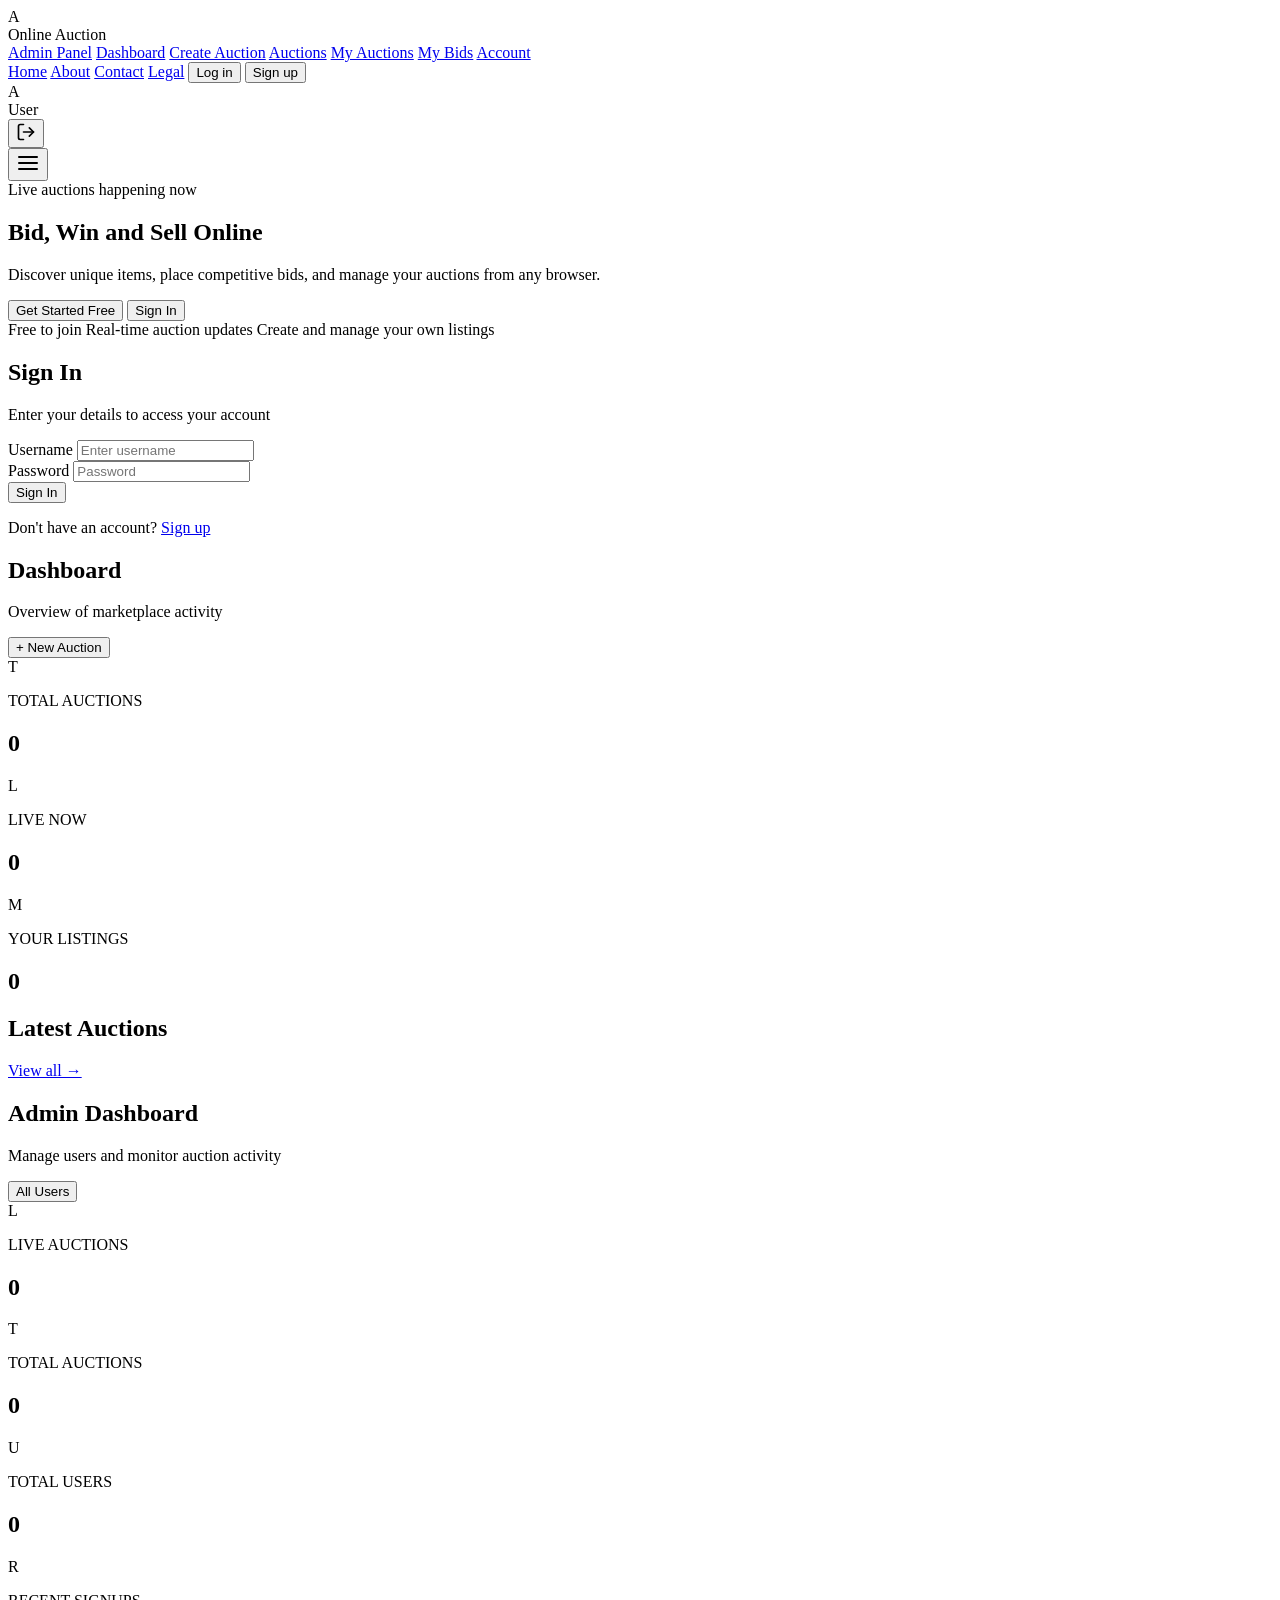
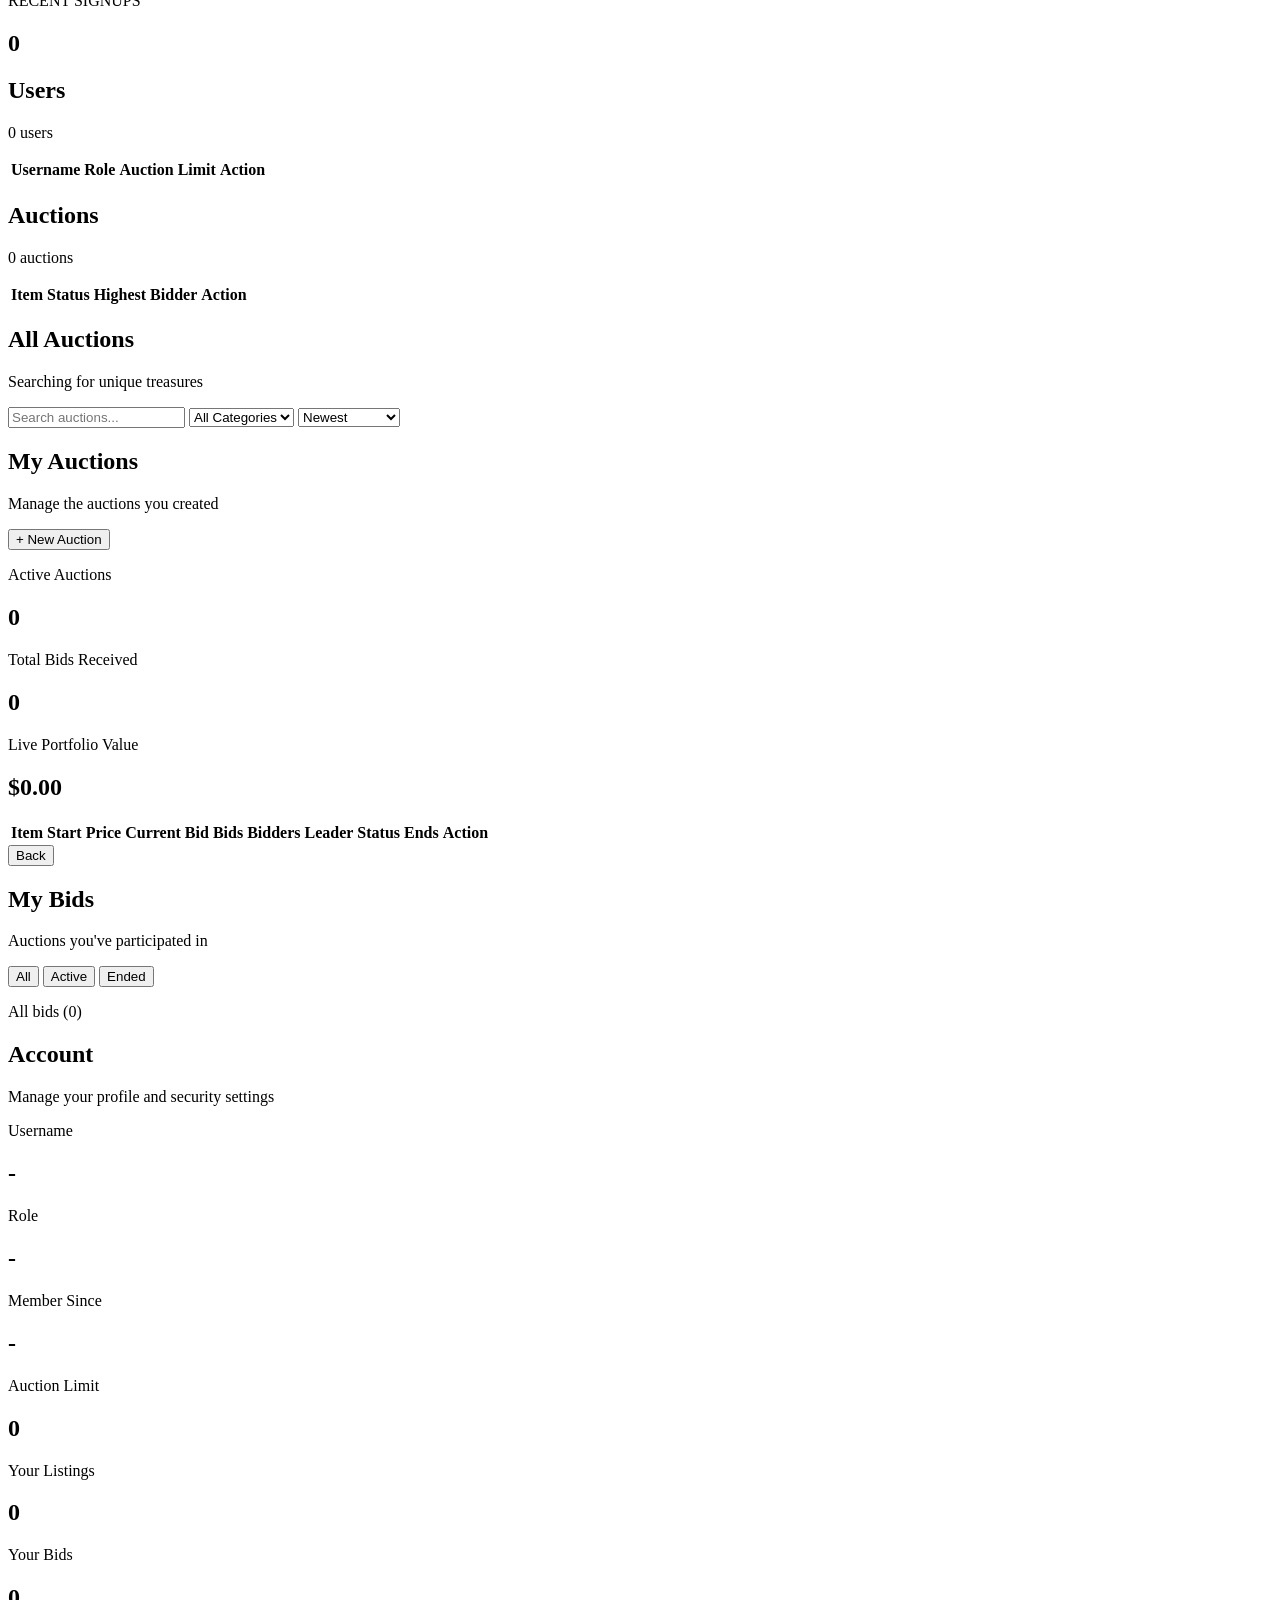
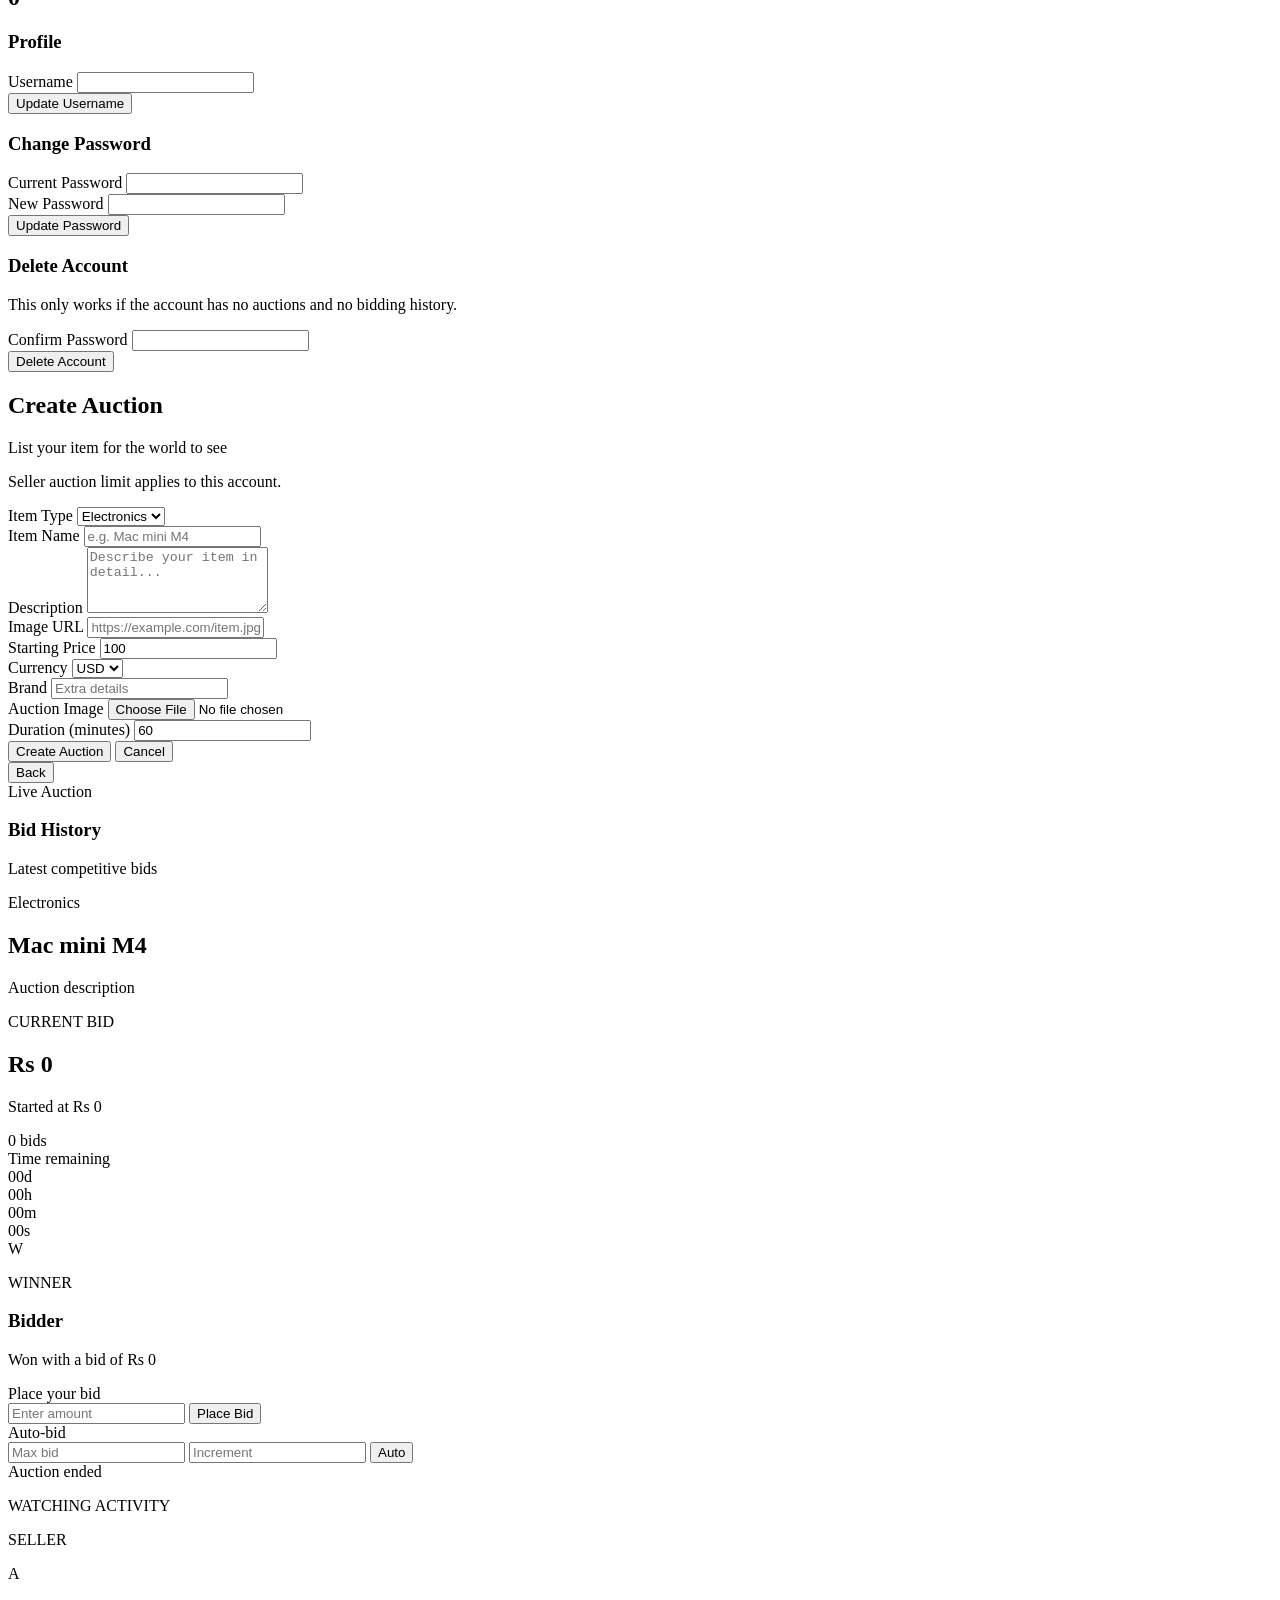
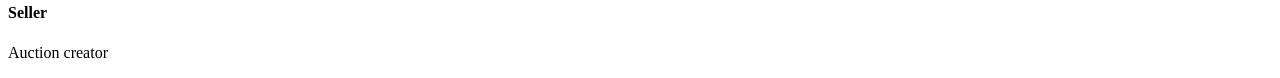
==== target/classes/static/index.html @ c34f4944 "feat(auth): Force page reload after successful login redirection to ensure UI state sync." ====
<!DOCTYPE html>
<html lang="en">
<head>
    <meta charset="UTF-8">
    <meta name="viewport" content="width=device-width, initial-scale=1.0">
    <title>Online Auction</title>
    <link rel="stylesheet" href="/styles.css">
</head>
<body>
    <nav class="navbar">
        <div class="nav-container">
            <div class="nav-left" id="goHome">
                <div class="logo-icon">A</div>
                <span class="logo-text">Online Auction</span>
            </div>

            <div class="nav-center hidden" id="mainNav">
                <a href="#" data-view="admin" class="nav-link hidden" id="adminLink">Admin Panel</a>
                <a href="#" data-view="dashboard" class="nav-link">Dashboard</a>
                <a href="#" data-view="create" class="nav-link">Create Auction</a>
                <a href="#" data-view="auctions" class="nav-link">Auctions</a>
                <a href="#" data-view="my-auctions" class="nav-link hidden" id="sellerLink">My Auctions</a>
                <a href="#" data-view="my-bids" class="nav-link">My Bids</a>
                <a href="#" data-view="account" class="nav-link">Account</a>
            </div>

            <div class="nav-right">
                <div id="guestNav">
                    <a href="#" class="nav-link">Home</a>
                    <a href="#" class="nav-link">About</a>
                    <a href="#" class="nav-link">Contact</a>
                    <a href="#" class="nav-link">Legal</a>
                    <button class="btn-secondary" id="openLogin">Log in</button>
                    <button class="btn-primary" id="openRegister">Sign up</button>
                </div>
                <div id="userNav" class="hidden">
                    <div class="user-profile">
                        <div class="avatar" id="userAvatar">A</div>
                        <span id="userName">User</span>
                    </div>
                    <button class="icon-btn" id="logoutButton" title="Logout" type="button">
                        <svg width="20" height="20" viewBox="0 0 24 24" fill="none" stroke="currentColor" stroke-width="2" stroke-linecap="round" stroke-linejoin="round"><path d="M9 21H5a2 2 0 0 1-2-2V5a2 2 0 0 1 2-2h4"></path><polyline points="16 17 21 12 16 7"></polyline><line x1="21" y1="12" x2="9" y2="12"></line></svg>
                    </button>
                </div>
                <button class="icon-btn mobile-menu-btn" id="mobileMenuBtn" type="button">
                    <svg width="24" height="24" viewBox="0 0 24 24" fill="none" stroke="currentColor" stroke-width="2" stroke-linecap="round" stroke-linejoin="round"><line x1="3" y1="12" x2="21" y2="12"></line><line x1="3" y1="6" x2="21" y2="6"></line><line x1="3" y1="18" x2="21" y2="18"></line></svg>
                </button>
            </div>
        </div>
    </nav>

    <main id="app">
        <section id="landingView" class="view">
            <div class="hero">
                <div class="hero-badge">Live auctions happening now</div>
                <h1>Bid, Win and <span class="highlight">Sell Online</span></h1>
                <p>Discover unique items, place competitive bids, and manage your auctions from any browser.</p>
                <div class="hero-actions">
                    <button class="btn-primary btn-large" id="heroStart" type="button">Get Started Free</button>
                    <button class="btn-secondary btn-large" id="heroSignIn" type="button">Sign In</button>
                </div>
                <div class="hero-footer">
                    <span>Free to join</span>
                    <span>Real-time auction updates</span>
                    <span>Create and manage your own listings</span>
                </div>
            </div>
        </section>

        <section id="authView" class="view hidden">
            <div class="auth-container">
                <div class="auth-card">
                    <h2 id="authTitle">Sign In</h2>
                    <p class="subtle">Enter your details to access your account</p>
                    <form id="authForm">
                        <div class="form-group">
                            <label>Username</label>
                            <input type="text" name="username" placeholder="Enter username" required>
                        </div>
                        <div class="form-group">
                            <label>Password</label>
                            <input type="password" name="password" placeholder="Password" required>
                        </div>
                        <button type="submit" class="btn-primary btn-full" id="authSubmit">Sign In</button>
                    </form>
                    <p class="auth-toggle">
                        <span id="authToggleText">Don't have an account?</span>
                        <a href="#" id="authToggleLink">Sign up</a>
                    </p>
                </div>
            </div>
        </section>

        <section id="dashboardView" class="view hidden">
            <div class="container">
                <div class="view-header">
                    <div>
                        <h1>Dashboard</h1>
                        <p class="subtle">Overview of marketplace activity</p>
                    </div>
                    <button class="btn-primary" data-view="create" type="button">+ New Auction</button>
                </div>

                <div class="stats-grid">
                    <div class="stat-card">
                        <div class="stat-icon purple">T</div>
                        <div class="stat-info">
                            <p class="subtle">TOTAL AUCTIONS</p>
                            <h2 id="statTotal">0</h2>
                        </div>
                    </div>
                    <div class="stat-card">
                        <div class="stat-icon green">L</div>
                        <div class="stat-info">
                            <p class="subtle">LIVE NOW</p>
                            <h2 id="statActive">0</h2>
                        </div>
                    </div>
                    <div class="stat-card">
                        <div class="stat-icon blue">M</div>
                        <div class="stat-info">
                            <p class="subtle">YOUR LISTINGS</p>
                            <h2 id="statMine">0</h2>
                        </div>
                    </div>
                </div>

                <div class="section-header">
                    <h2>Latest Auctions</h2>
                    <a href="#" class="link" data-view="auctions">View all →</a>
                </div>
                <div id="latestGrid" class="auction-grid"></div>
            </div>
        </section>

        <section id="adminView" class="view hidden">
            <div class="container">
                <div class="view-header">
                    <div>
                        <h1>Admin Dashboard</h1>
                        <p class="subtle">Manage users and monitor auction activity</p>
                    </div>
                    <button class="btn-primary" id="allUsersButton" type="button">All Users</button>
                </div>

                <div class="stats-grid">
                    <div class="stat-card">
                        <div class="stat-icon green">L</div>
                        <div class="stat-info">
                            <p class="subtle">LIVE AUCTIONS</p>
                            <h2 id="statAdminActive">0</h2>
                        </div>
                    </div>
                    <div class="stat-card">
                        <div class="stat-icon purple">T</div>
                        <div class="stat-info">
                            <p class="subtle">TOTAL AUCTIONS</p>
                            <h2 id="statAdminTotal">0</h2>
                        </div>
                    </div>
                    <div class="stat-card">
                        <div class="stat-icon blue">U</div>
                        <div class="stat-info">
                            <p class="subtle">TOTAL USERS</p>
                            <h2 id="statAdminUsers">0</h2>
                        </div>
                    </div>
                    <div class="stat-card">
                        <div class="stat-icon orange">R</div>
                        <div class="stat-info">
                            <p class="subtle">RECENT SIGNUPS</p>
                            <h2 id="statAdminRecent">0</h2>
                        </div>
                    </div>
                </div>

                <div class="admin-layout">
                    <section class="detail-section">
                        <div class="section-header">
                            <h2>Users</h2>
                            <p class="subtle" id="adminUsersCount">0 users</p>
                        </div>
                        <div class="table-wrap">
                            <table class="data-table">
                                <thead>
                                    <tr>
                                        <th>Username</th>
                                        <th>Role</th>
                                        <th>Auction Limit</th>
                                        <th>Action</th>
                                    </tr>
                                </thead>
                                <tbody id="adminUsersTable"></tbody>
                            </table>
                        </div>
                    </section>

                    <section class="detail-section">
                        <div class="section-header">
                            <h2>Auctions</h2>
                            <p class="subtle" id="adminAuctionsCount">0 auctions</p>
                        </div>
                        <div class="table-wrap">
                            <table class="data-table">
                                <thead>
                                    <tr>
                                        <th>Item</th>
                                        <th>Status</th>
                                        <th>Highest Bidder</th>
                                        <th>Action</th>
                                    </tr>
                                </thead>
                                <tbody id="adminAuctionsTable"></tbody>
                            </table>
                        </div>
                    </section>
                </div>
            </div>
        </section>

        <section id="auctionsView" class="view hidden">
            <div class="container">
                <div class="view-header">
                    <div>
                        <h1>All Auctions</h1>
                        <p class="subtle" id="auctionCount">Searching for unique treasures</p>
                    </div>
                    <div class="filter-bar">
                        <input type="text" id="searchInput" placeholder="Search auctions...">
                        <select id="categoryFilter">
                            <option value="All">All Categories</option>
                            <option value="Electronics">Electronics</option>
                            <option value="Art">Art</option>
                            <option value="Vehicle">Vehicle</option>
                            <option value="Book">Book</option>
                            <option value="Fashion">Fashion</option>
                            <option value="Collectible">Collectible</option>
                            <option value="Property">Property</option>
                        </select>
                        <select id="sortFilter">
                            <option value="newest">Newest</option>
                            <option value="ending-soon">Ending Soon</option>
                            <option value="highest-price">Highest Price</option>
                            <option value="most-bids">Most Bids</option>
                        </select>
                    </div>
                </div>
                <div id="fullGrid" class="auction-grid"></div>
            </div>
        </section>

        <section id="myAuctionsView" class="view hidden">
            <div class="container">
                <div class="view-header">
                    <div>
                        <h1>My Auctions</h1>
                        <p class="subtle">Manage the auctions you created</p>
                    </div>
                    <button class="btn-primary" data-view="create" type="button">+ New Auction</button>
                </div>
                <div class="stats-grid compact-stats">
                    <div class="stat-card">
                        <p class="eyebrow">Active Auctions</p>
                        <h2 id="myAuctionActiveStat">0</h2>
                    </div>
                    <div class="stat-card">
                        <p class="eyebrow">Total Bids Received</p>
                        <h2 id="myAuctionBidStat">0</h2>
                    </div>
                    <div class="stat-card">
                        <p class="eyebrow">Live Portfolio Value</p>
                        <h2 id="myAuctionValueStat">$0.00</h2>
                    </div>
                </div>
                <div class="table-wrap">
                    <table class="data-table">
                        <thead>
                            <tr>
                                <th>Item</th>
                                <th>Start Price</th>
                                <th>Current Bid</th>
                                <th>Bids</th>
                                <th>Bidders</th>
                                <th>Leader</th>
                                <th>Status</th>
                                <th>Ends</th>
                                <th>Action</th>
                            </tr>
                        </thead>
                        <tbody id="myAuctionsTable"></tbody>
                    </table>
                </div>
            </div>
        </section>

        <section id="myBidsView" class="view hidden">
            <div class="container">
                <div class="view-header">
                    <button class="back-link" data-view="dashboard" type="button">Back</button>
                    <div>
                        <h1>My Bids</h1>
                        <p class="subtle">Auctions you've participated in</p>
                    </div>
                </div>
                <div class="tab-bar">
                    <button class="tab active" data-filter="all" type="button">All</button>
                    <button class="tab" data-filter="active" type="button">Active</button>
                    <button class="tab" data-filter="ended" type="button">Ended</button>
                </div>
                <p class="subtle" id="myBidsCount">All bids (0)</p>
                <div id="myBidsGrid" class="auction-grid"></div>
            </div>
        </section>

        <section id="accountView" class="view hidden">
            <div class="container-small">
                <div class="view-header">
                    <div>
                        <h1>Account</h1>
                        <p class="subtle">Manage your profile and security settings</p>
                    </div>
                </div>

                <div class="stats-grid compact-stats">
                    <div class="stat-card">
                        <p class="eyebrow">Username</p>
                        <h2 id="accountUsername">-</h2>
                    </div>
                    <div class="stat-card">
                        <p class="eyebrow">Role</p>
                        <h2 id="accountRole">-</h2>
                    </div>
                    <div class="stat-card">
                        <p class="eyebrow">Member Since</p>
                        <h2 id="accountCreatedAt">-</h2>
                    </div>
                    <div class="stat-card">
                        <p class="eyebrow">Auction Limit</p>
                        <h2 id="accountAuctionLimit">0</h2>
                    </div>
                </div>

                <div class="stats-grid compact-stats">
                    <div class="stat-card">
                        <p class="eyebrow">Your Listings</p>
                        <h2 id="accountListingCount">0</h2>
                    </div>
                    <div class="stat-card">
                        <p class="eyebrow">Your Bids</p>
                        <h2 id="accountBidCount">0</h2>
                    </div>
                </div>

                <form id="profileForm" class="detail-section">
                    <h3>Profile</h3>
                    <div class="form-group">
                        <label>Username</label>
                        <input type="text" name="username" id="profileUsernameInput" required>
                    </div>
                    <div class="form-actions">
                        <button type="submit" class="btn-primary">Update Username</button>
                    </div>
                </form>

                <form id="passwordForm" class="detail-section">
                    <h3>Change Password</h3>
                    <div class="form-group">
                        <label>Current Password</label>
                        <input type="password" name="currentPassword" required>
                    </div>
                    <div class="form-group">
                        <label>New Password</label>
                        <input type="password" name="newPassword" minlength="6" required>
                    </div>
                    <div class="form-actions">
                        <button type="submit" class="btn-primary">Update Password</button>
                    </div>
                </form>

                <form id="deleteAccountForm" class="detail-section">
                    <h3>Delete Account</h3>
                    <p class="subtle">This only works if the account has no auctions and no bidding history.</p>
                    <div class="form-group">
                        <label>Confirm Password</label>
                        <input type="password" name="password" required>
                    </div>
                    <div class="form-actions">
                        <button type="submit" class="btn-secondary">Delete Account</button>
                    </div>
                </form>
            </div>
        </section>

        <section id="createView" class="view hidden">
            <div class="container-small">
                <div class="view-header">
                    <div>
                        <h1 id="createTitle">Create Auction</h1>
                        <p class="subtle" id="createSubtitle">List your item for the world to see</p>
                    </div>
                </div>
                <p class="subtle" id="sellerLimitNotice">Seller auction limit applies to this account.</p>
                <form id="auctionForm" class="detail-section">
                    <input type="hidden" name="auctionId">
                    <div class="form-row">
                        <div class="form-group">
                            <label>Item Type</label>
                            <select name="itemType" id="itemTypeSelect">
                                <option value="ELECTRONICS">Electronics</option>
                                <option value="ART">Art</option>
                                <option value="VEHICLE">Vehicle</option>
                                <option value="BOOK">Book</option>
                                <option value="FASHION">Fashion</option>
                                <option value="COLLECTIBLE">Collectible</option>
                                <option value="PROPERTY">Property</option>
                            </select>
                        </div>
                        <div class="form-group">
                            <label>Item Name</label>
                            <input type="text" name="name" placeholder="e.g. Mac mini M4" required>
                        </div>
                    </div>
                    <div class="form-group">
                        <label>Description</label>
                        <textarea name="description" rows="4" placeholder="Describe your item in detail..." required></textarea>
                    </div>
                    <div class="form-group">
                        <label>Image URL</label>
                        <input type="url" name="imageUrl" placeholder="https://example.com/item.jpg">
                    </div>
                    <div class="form-row">
                        <div class="form-group">
                            <label>Starting Price</label>
                            <input type="number" name="startingPrice" min="1" step="0.01" value="100" required>
                        </div>
                        <div class="form-group">
                            <label>Currency</label>
                            <select name="currency" id="currencySelect">
                                <option value="USD">USD</option>
                                <option value="EUR">EUR</option>
                                <option value="GBP">GBP</option>
                                <option value="VND">VND</option>
                                <option value="INR">INR</option>
                            </select>
                        </div>
                        <div class="form-group">
                            <label id="extraFieldLabel">Brand</label>
                            <input type="text" name="extraInfo" placeholder="Extra details">
                        </div>
                    </div>
                    <div class="form-group">
                        <label>Auction Image</label>
                        <input type="file" id="imageInput" accept="image/*">
                    </div>
                    <div class="form-group">
                        <label>Duration (minutes)</label>
                        <input type="number" name="durationMinutes" min="1" value="60" required>
                    </div>
                    <div class="form-actions">
                        <button type="submit" class="btn-primary" id="createSubmit">Create Auction</button>
                        <button type="button" class="btn-secondary hidden" id="cancelEdit">Cancel</button>
                    </div>
                </form>
            </div>
        </section>

        <section id="detailView" class="view hidden">
            <div class="container">
                <button class="back-link" id="detailBack" type="button">Back</button>
                <div class="detail-layout">
                    <div class="detail-left">
                        <div class="image-placeholder-large" id="detailImage">
                            <div class="state-overlay" id="detailStateOverlay">Live Auction</div>
                        </div>

                        <div class="detail-section">
                            <div id="priceChart" class="price-chart"></div>
                            <h3>Bid History</h3>
                            <p class="subtle" id="chartSummary">Latest competitive bids</p>
                            <div id="bidHistoryList" class="history-list"></div>
                        </div>
                    </div>

                    <div class="detail-right">
                        <div class="detail-info">
                            <span class="category-badge" id="detailCategory">Electronics</span>
                            <h1 id="detailTitle">Mac mini M4</h1>
                            <p class="subtle" id="detailDesc">Auction description</p>
                        </div>

                        <div class="bid-box">
                            <div class="bid-box-header">
                                <div>
                                    <p class="eyebrow">CURRENT BID</p>
                                    <h2 id="detailPrice">Rs 0</h2>
                                    <p class="subtle" id="detailStartPrice">Started at Rs 0</p>
                                </div>
                                <div class="bid-count-badge"><span id="detailBidCount">0</span> bids</div>
                            </div>

                            <div class="timer-section" id="timerSection">
                                <div class="timer-label">Time remaining</div>
                                <div class="countdown" id="countdown">
                                    <div class="time-unit"><span id="days">00</span>d</div>
                                    <div class="time-unit"><span id="hours">00</span>h</div>
                                    <div class="time-unit"><span id="mins">00</span>m</div>
                                    <div class="time-unit"><span id="secs">00</span>s</div>
                                </div>
                            </div>

                            <div class="winner-section hidden" id="winnerSection">
                                <div class="winner-card">
                                    <div class="winner-icon">W</div>
                                    <div>
                                        <p class="eyebrow">WINNER</p>
                                        <h3 id="winnerName">Bidder</h3>
                                        <p class="subtle">Won with a bid of <span id="winnerBid">Rs 0</span></p>
                                    </div>
                                </div>
                            </div>

                            <div class="bid-actions" id="bidActions">
                                <div class="form-group">
                                    <label>Place your bid</label>
                                    <div class="input-with-button">
                                        <input type="number" id="bidInput" placeholder="Enter amount">
                                        <button class="btn-primary" id="placeBidBtn" type="button">Place Bid</button>
                                    </div>
                                </div>
                                <div class="form-group">
                                    <label>Auto-bid</label>
                                    <div class="input-with-button">
                                        <input type="number" id="autoMaxInput" placeholder="Max bid">
                                        <input type="number" id="autoIncInput" placeholder="Increment">
                                        <button class="btn-secondary" id="autoBidBtn" type="button">Auto</button>
                                    </div>
                                </div>
                            </div>

                            <div class="auction-ended-msg hidden" id="endedMsg">Auction ended</div>
                        </div>

                        <div class="watching-card">
                            <p class="eyebrow">WATCHING ACTIVITY</p>
                            <div class="watcher-list" id="watcherList"></div>
                        </div>

                        <div class="seller-card">
                            <p class="eyebrow">SELLER</p>
                            <div class="seller-info">
                                <div class="avatar" id="sellerAvatar">A</div>
                                <div>
                                    <h4 id="sellerName">Seller</h4>
                                    <p class="subtle">Auction creator</p>
                                </div>
                            </div>
                        </div>
                    </div>
                </div>
            </div>
        </section>
    </main>

    <div id="toast" class="toast hidden"></div>
    <script src="/app.js"></script>
</body>
</html>
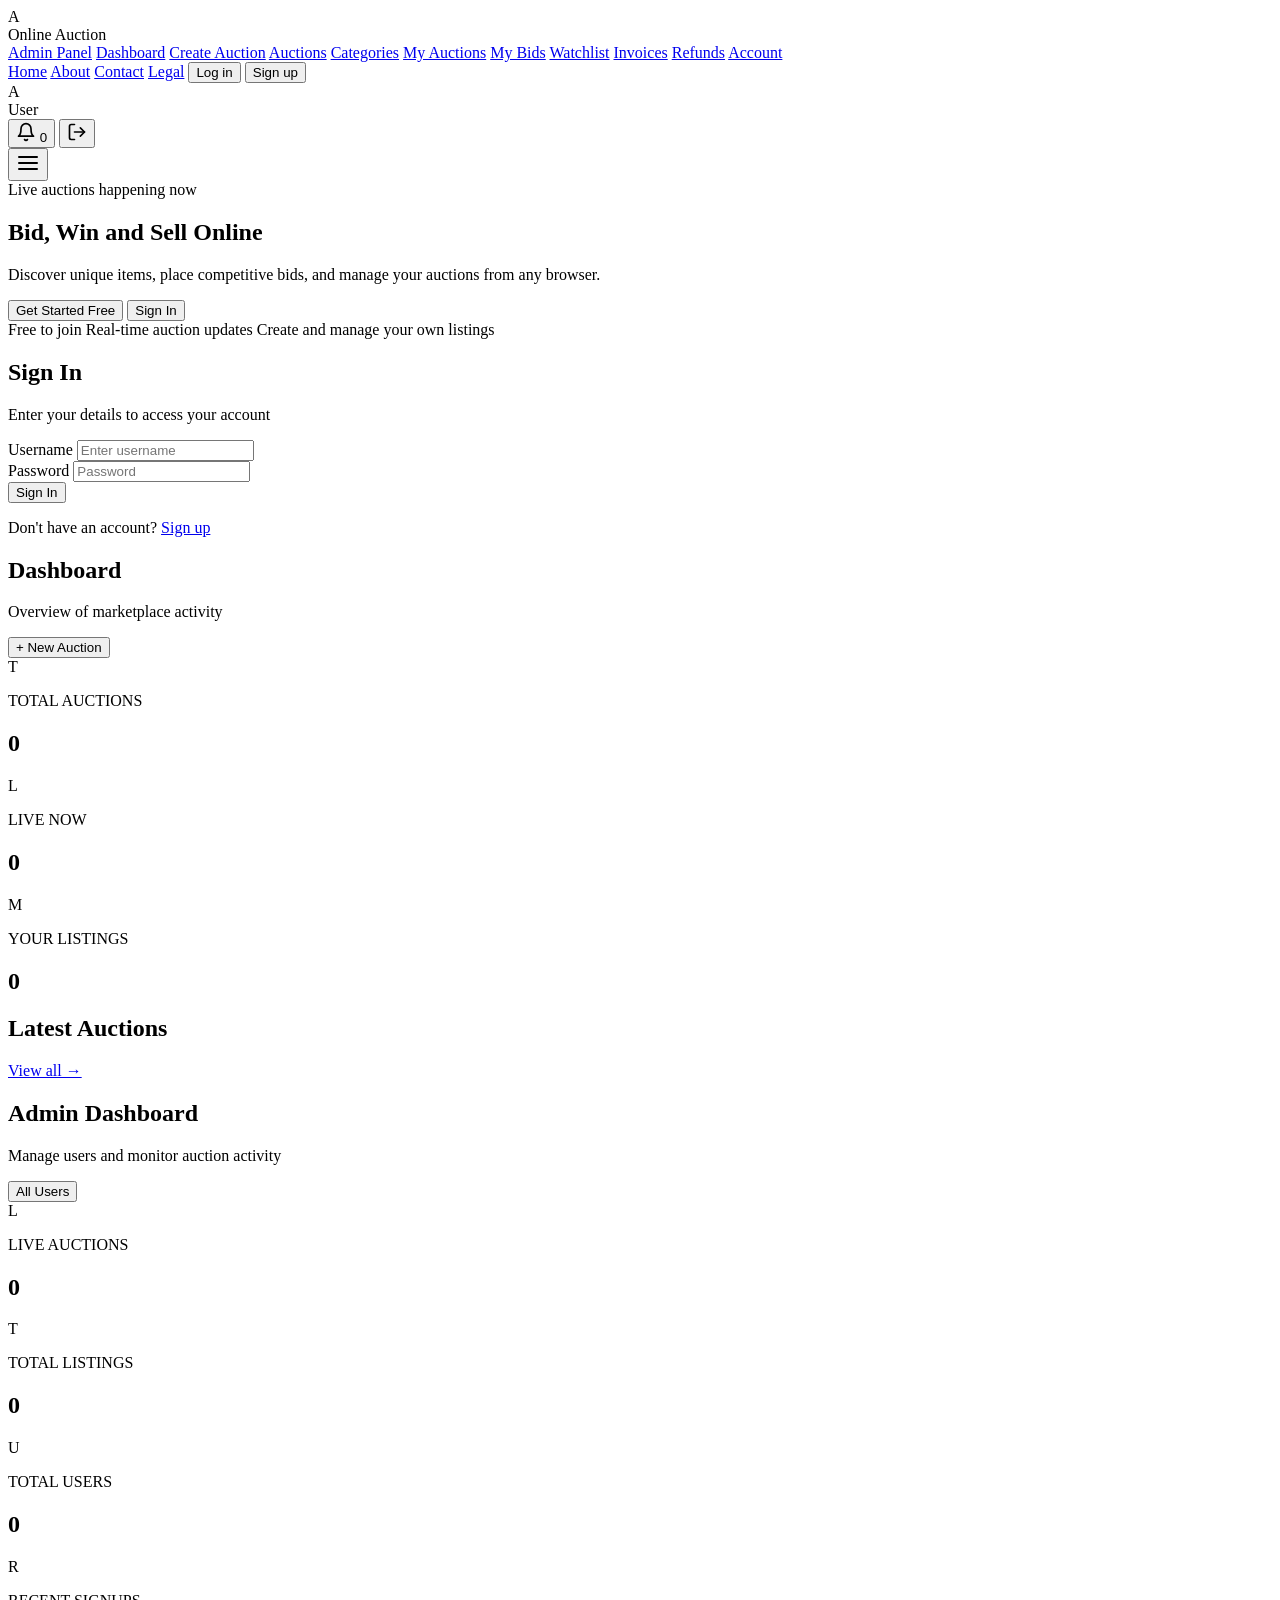
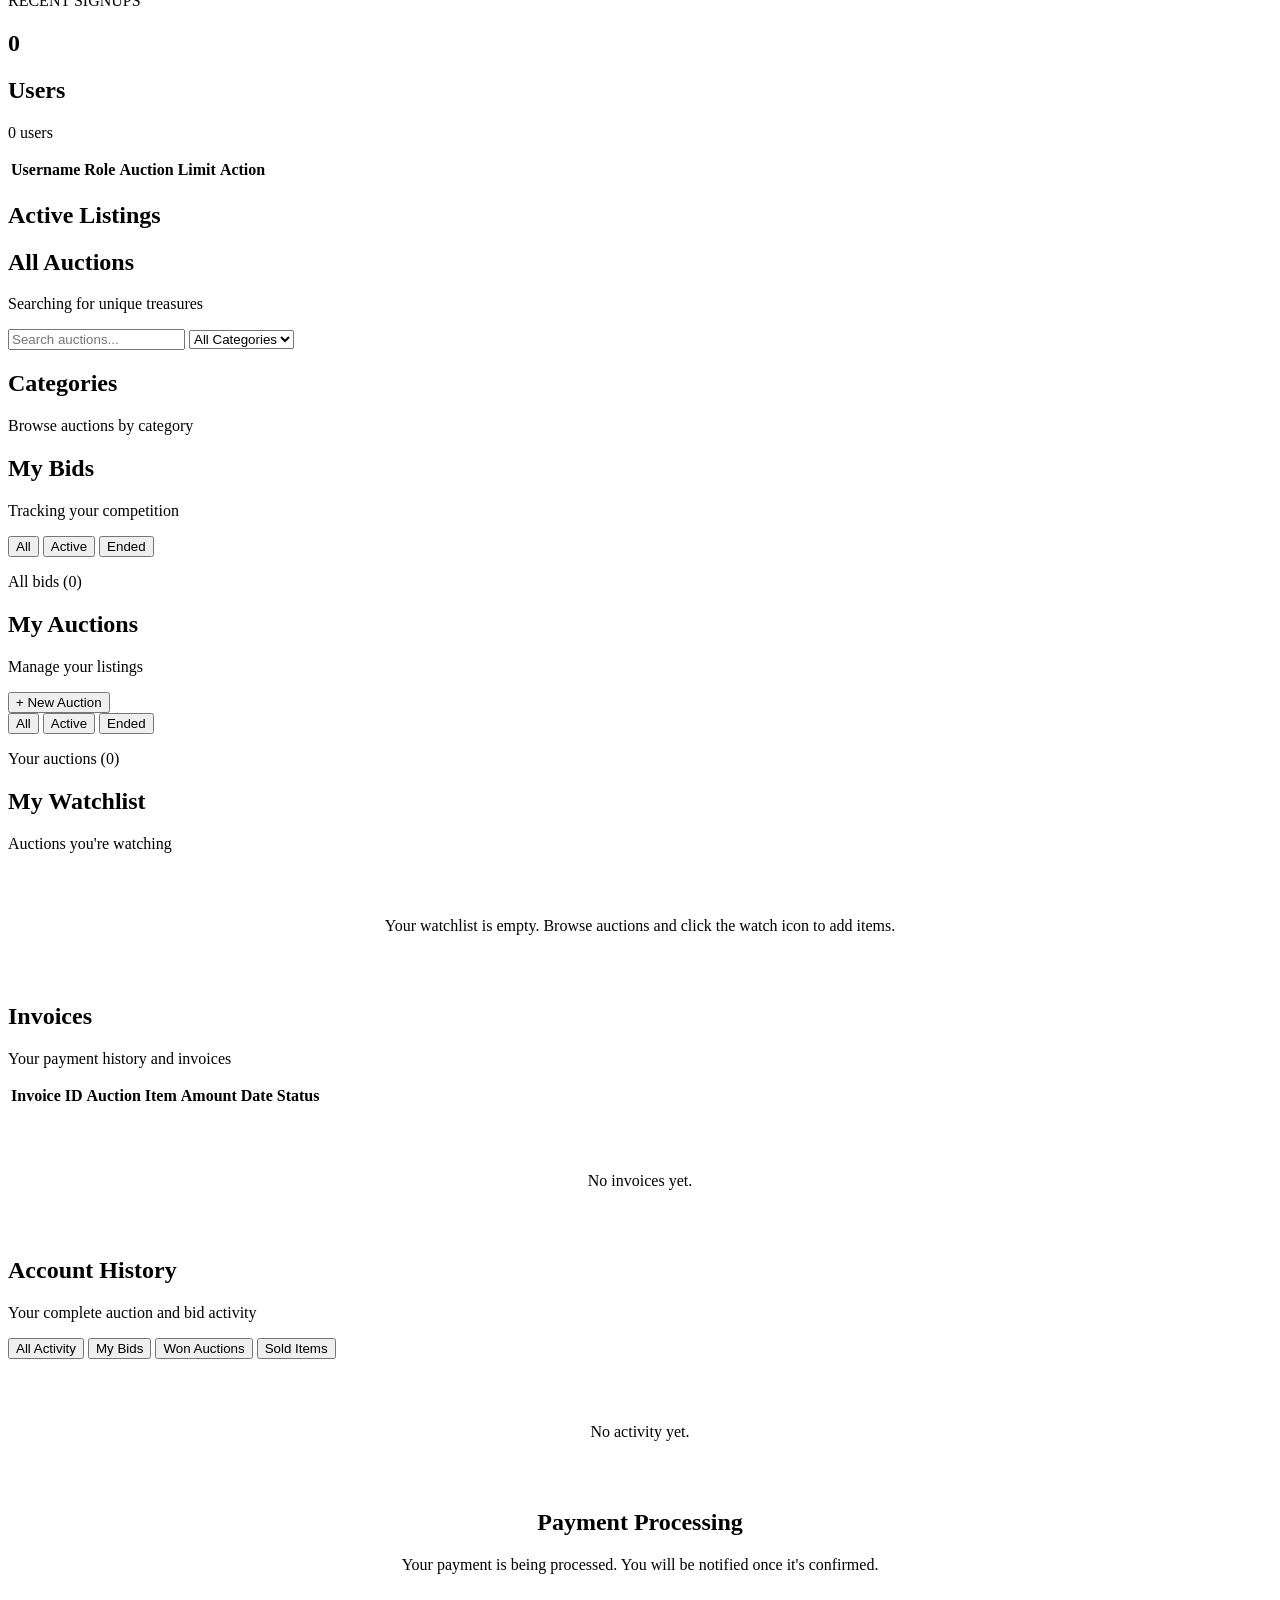
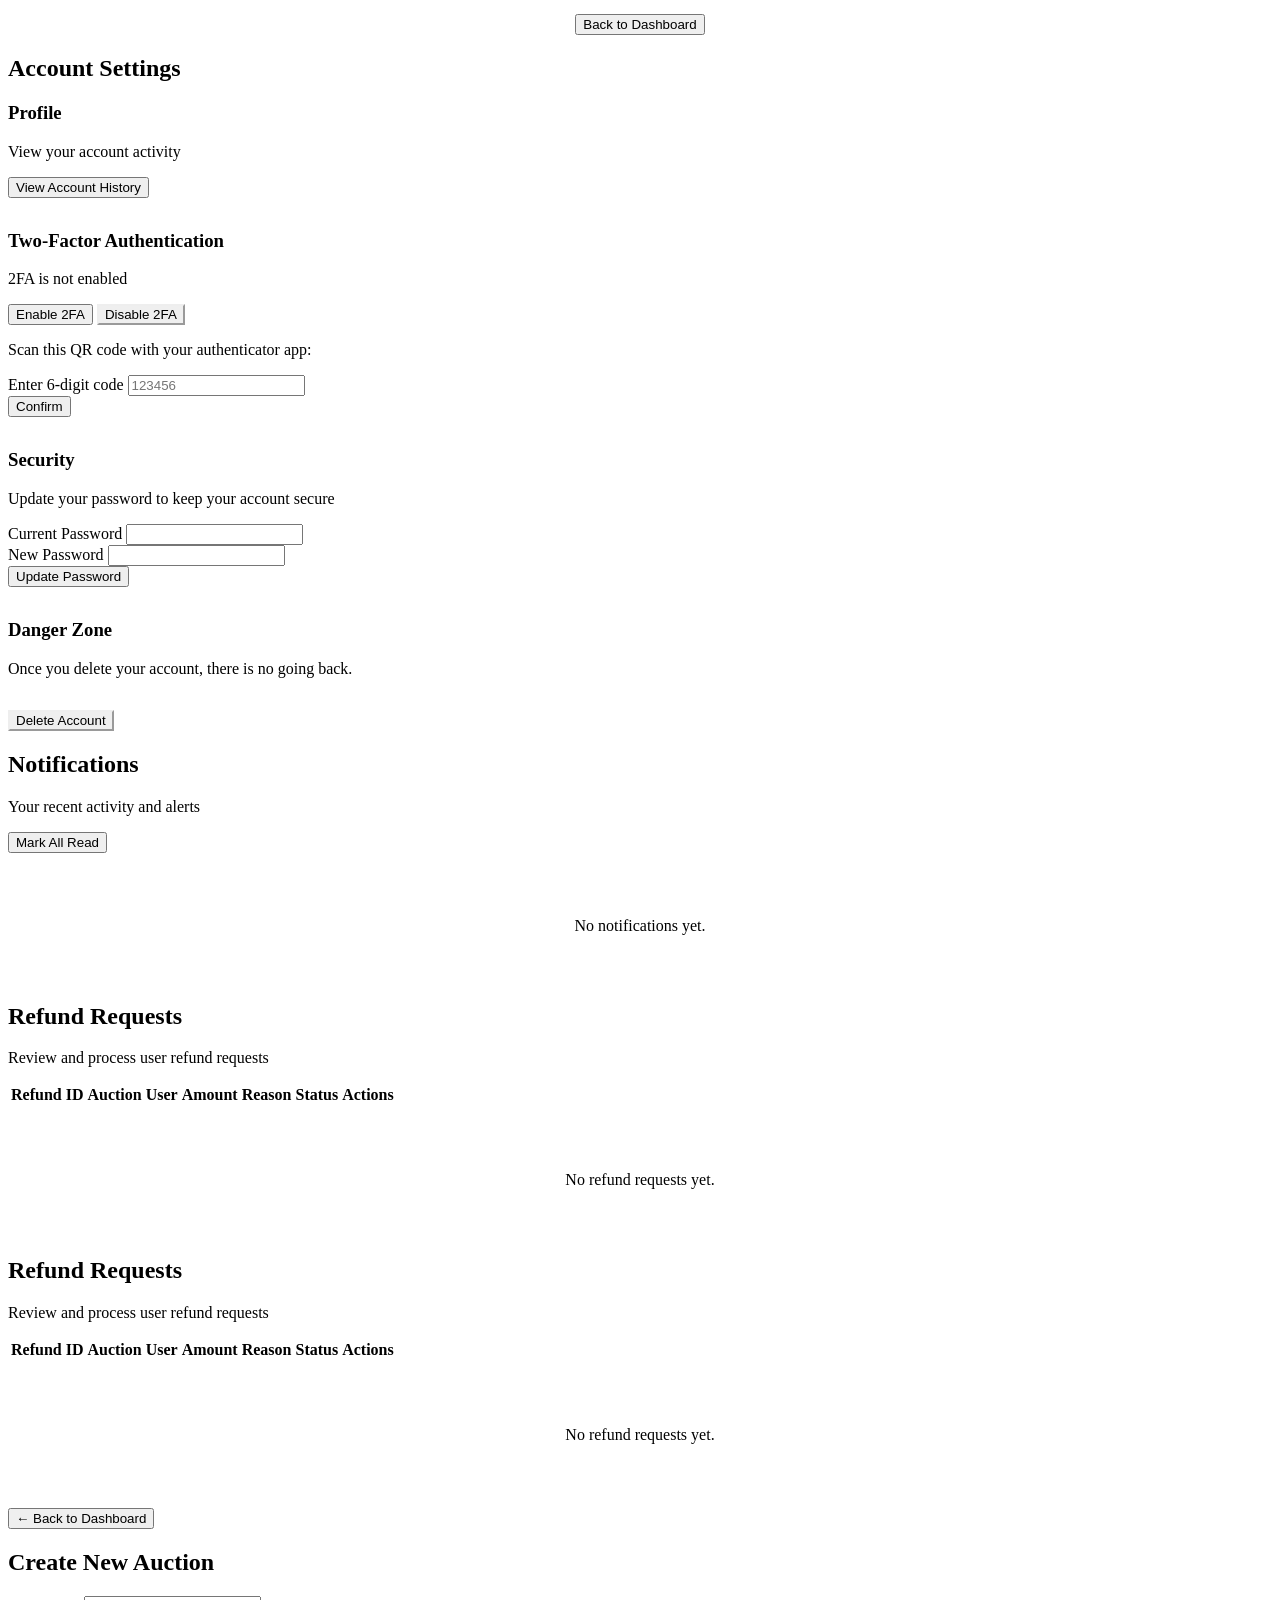
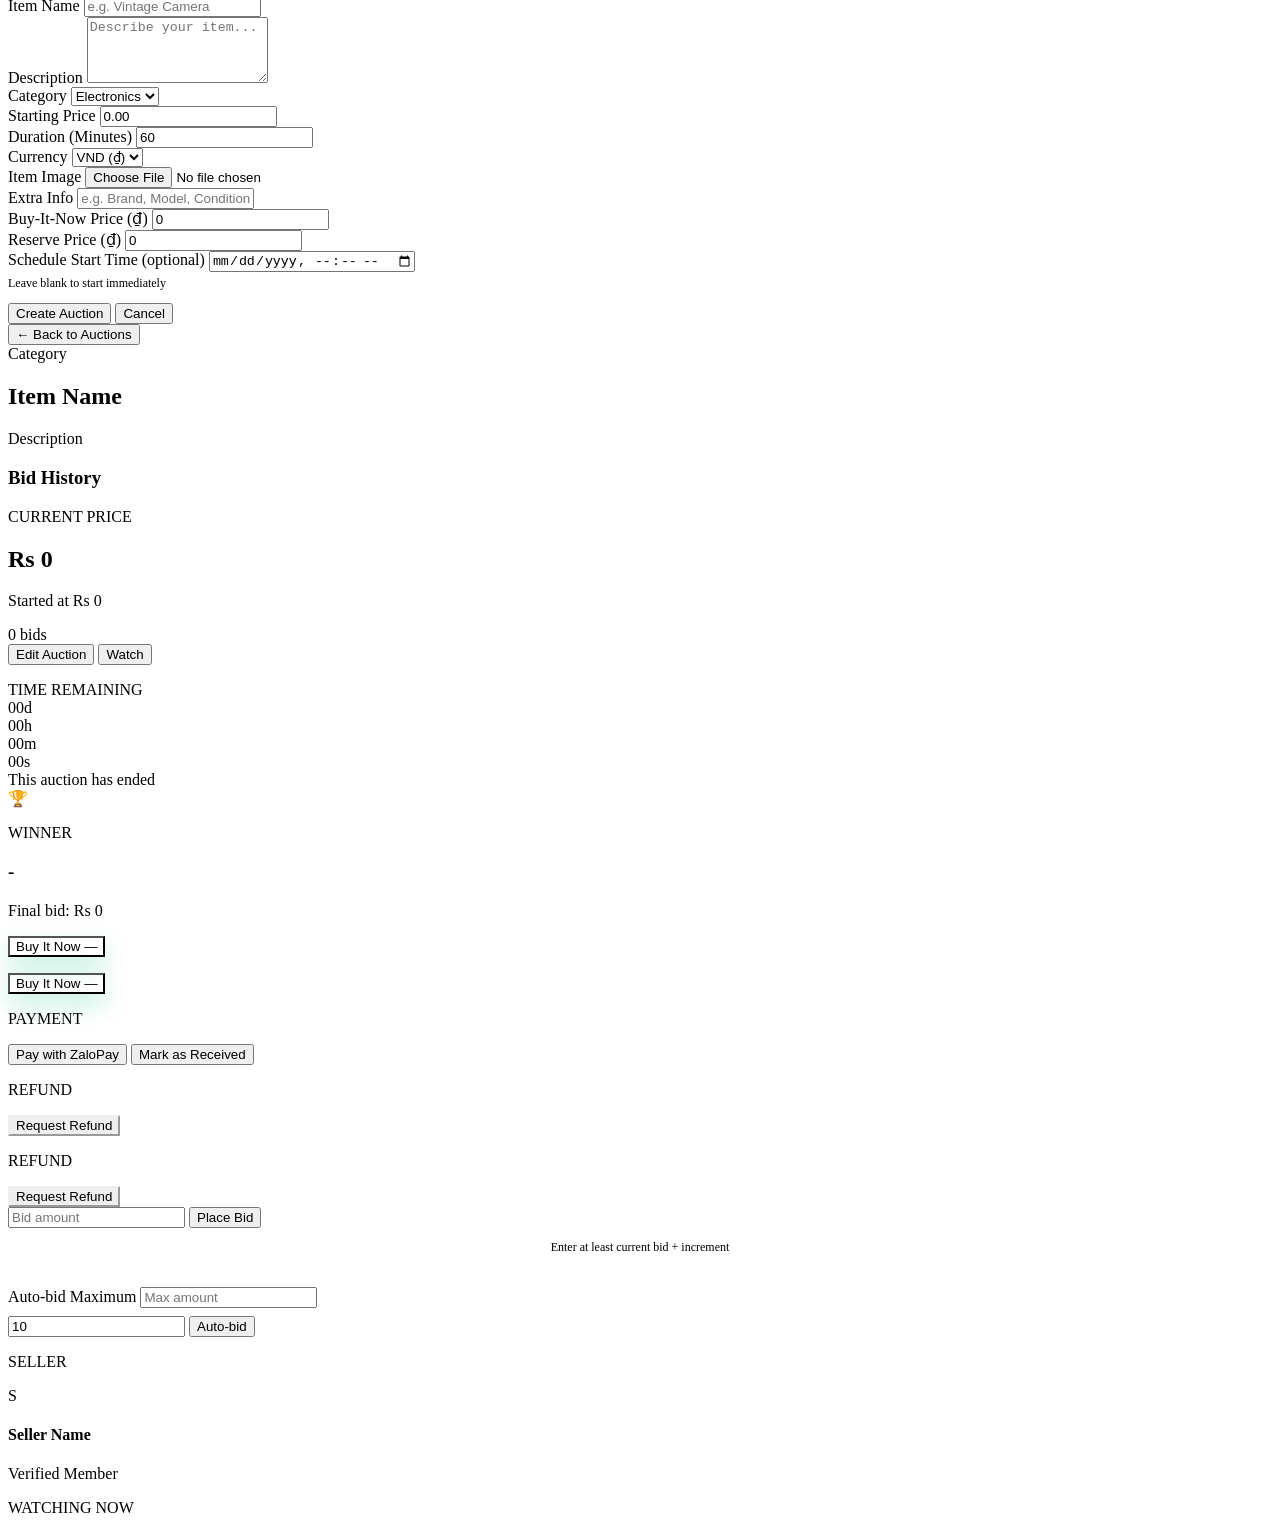
==== commit d7ad757a: "Newest version" ====
--- a/target/classes/static/index.html
+++ b/target/classes/static/index.html
@@ -14,15 +14,19 @@
                 <span class="logo-text">Online Auction</span>
             </div>
 
-            <div class="nav-center hidden" id="mainNav">
-                <a href="#" data-view="admin" class="nav-link hidden" id="adminLink">Admin Panel</a>
-                <a href="#" data-view="dashboard" class="nav-link">Dashboard</a>
-                <a href="#" data-view="create" class="nav-link">Create Auction</a>
-                <a href="#" data-view="auctions" class="nav-link">Auctions</a>
-                <a href="#" data-view="my-auctions" class="nav-link hidden" id="sellerLink">My Auctions</a>
-                <a href="#" data-view="my-bids" class="nav-link">My Bids</a>
-                <a href="#" data-view="account" class="nav-link">Account</a>
-            </div>
+                <div class="nav-center hidden" id="mainNav">
+                    <a href="#" data-view="admin" class="nav-link hidden" id="adminLink">Admin Panel</a>
+                    <a href="#" data-view="dashboard" class="nav-link">Dashboard</a>
+                    <a href="#" data-view="create" class="nav-link">Create Auction</a>
+                    <a href="#" data-view="auctions" class="nav-link">Auctions</a>
+                    <a href="#" data-view="categories" class="nav-link">Categories</a>
+                    <a href="#" data-view="my-auctions" class="nav-link hidden" id="sellerLink">My Auctions</a>
+                    <a href="#" data-view="my-bids" class="nav-link">My Bids</a>
+                    <a href="#" data-view="watchlist" class="nav-link">Watchlist</a>
+                    <a href="#" data-view="invoices" class="nav-link">Invoices</a>
+                    <a href="#" data-view="admin-refunds" class="nav-link hidden" id="adminRefundsLink">Refunds</a>
+                    <a href="#" data-view="account" class="nav-link">Account</a>
+                </div>
 
             <div class="nav-right">
                 <div id="guestNav">
@@ -38,6 +42,10 @@
                         <div class="avatar" id="userAvatar">A</div>
                         <span id="userName">User</span>
                     </div>
+                    <button class="icon-btn" id="notifBell" title="Notifications" type="button" style="position:relative;">
+                        <svg width="20" height="20" viewBox="0 0 24 24" fill="none" stroke="currentColor" stroke-width="2" stroke-linecap="round" stroke-linejoin="round"><path d="M18 8A6 6 0 0 0 6 8c0 7-3 9-3 9h18s-3-2-3-9"></path><path d="M13.73 21a2 2 0 0 1-3.46 0"></path></svg>
+                        <span id="notifBadge" class="notif-badge hidden">0</span>
+                    </button>
                     <button class="icon-btn" id="logoutButton" title="Logout" type="button">
                         <svg width="20" height="20" viewBox="0 0 24 24" fill="none" stroke="currentColor" stroke-width="2" stroke-linecap="round" stroke-linejoin="round"><path d="M9 21H5a2 2 0 0 1-2-2V5a2 2 0 0 1 2-2h4"></path><polyline points="16 17 21 12 16 7"></polyline><line x1="21" y1="12" x2="9" y2="12"></line></svg>
                     </button>
@@ -154,7 +162,7 @@
                     <div class="stat-card">
                         <div class="stat-icon purple">T</div>
                         <div class="stat-info">
-                            <p class="subtle">TOTAL AUCTIONS</p>
+                            <p class="subtle">TOTAL LISTINGS</p>
                             <h2 id="statAdminTotal">0</h2>
                         </div>
                     </div>
@@ -190,29 +198,17 @@
                                         <th>Action</th>
                                     </tr>
                                 </thead>
-                                <tbody id="adminUsersTable"></tbody>
+                                <tbody id="userTableBody">
+                                </tbody>
                             </table>
                         </div>
                     </section>
-
+                    
                     <section class="detail-section">
                         <div class="section-header">
-                            <h2>Auctions</h2>
-                            <p class="subtle" id="adminAuctionsCount">0 auctions</p>
-                        </div>
-                        <div class="table-wrap">
-                            <table class="data-table">
-                                <thead>
-                                    <tr>
-                                        <th>Item</th>
-                                        <th>Status</th>
-                                        <th>Highest Bidder</th>
-                                        <th>Action</th>
-                                    </tr>
-                                </thead>
-                                <tbody id="adminAuctionsTable"></tbody>
-                            </table>
-                        </div>
+                            <h2>Active Listings</h2>
+                        </div>
+                        <div id="adminGrid" class="auction-grid"></div>
                     </section>
                 </div>
             </div>
@@ -229,183 +225,290 @@
                         <input type="text" id="searchInput" placeholder="Search auctions...">
                         <select id="categoryFilter">
                             <option value="All">All Categories</option>
-                            <option value="Electronics">Electronics</option>
-                            <option value="Art">Art</option>
-                            <option value="Vehicle">Vehicle</option>
-                            <option value="Book">Book</option>
-                            <option value="Fashion">Fashion</option>
-                            <option value="Collectible">Collectible</option>
-                            <option value="Property">Property</option>
+                            <option value="ELECTRONICS">Electronics</option>
+                            <option value="ART">Art</option>
+                            <option value="VEHICLE">Vehicle</option>
+                            <option value="BOOK">Book</option>
+                            <option value="FASHION">Fashion</option>
+                            <option value="COLLECTIBLE">Collectible</option>
+                            <option value="PROPERTY">Property</option>
                         </select>
-                        <select id="sortFilter">
-                            <option value="newest">Newest</option>
-                            <option value="ending-soon">Ending Soon</option>
-                            <option value="highest-price">Highest Price</option>
-                            <option value="most-bids">Most Bids</option>
-                        </select>
                     </div>
                 </div>
                 <div id="fullGrid" class="auction-grid"></div>
             </div>
         </section>
 
-        <section id="myAuctionsView" class="view hidden">
+        <section id="categoriesView" class="view hidden">
+            <div class="container">
+                <div class="view-header">
+                    <div>
+                        <h1>Categories</h1>
+                        <p class="subtle">Browse auctions by category</p>
+                    </div>
+                </div>
+                <div id="categoriesGrid" class="categories-grid"></div>
+            </div>
+        </section>
+
+        <section id="my-bidsView" class="view hidden">
+            <div class="container">
+                <div class="view-header">
+                    <div>
+                        <h1>My Bids</h1>
+                        <p class="subtle">Tracking your competition</p>
+                    </div>
+                </div>
+                <div class="tab-bar">
+                    <button class="tab active" data-filter="all" type="button">All</button>
+                    <button class="tab" data-filter="active" type="button">Active</button>
+                    <button class="tab" data-filter="ended" type="button">Ended</button>
+                </div>
+                <p class="subtle" id="myBidsCount">All bids (0)</p>
+                <div id="myBidsGrid" class="auction-grid"></div>
+            </div>
+        </section>
+
+        <section id="my-auctionsView" class="view hidden">
             <div class="container">
                 <div class="view-header">
                     <div>
                         <h1>My Auctions</h1>
-                        <p class="subtle">Manage the auctions you created</p>
+                        <p class="subtle">Manage your listings</p>
                     </div>
                     <button class="btn-primary" data-view="create" type="button">+ New Auction</button>
                 </div>
-                <div class="stats-grid compact-stats">
-                    <div class="stat-card">
-                        <p class="eyebrow">Active Auctions</p>
-                        <h2 id="myAuctionActiveStat">0</h2>
-                    </div>
-                    <div class="stat-card">
-                        <p class="eyebrow">Total Bids Received</p>
-                        <h2 id="myAuctionBidStat">0</h2>
-                    </div>
-                    <div class="stat-card">
-                        <p class="eyebrow">Live Portfolio Value</p>
-                        <h2 id="myAuctionValueStat">$0.00</h2>
+                <div class="tab-bar">
+                    <button class="tab active" data-my-filter="all" type="button">All</button>
+                    <button class="tab" data-my-filter="active" type="button">Active</button>
+                    <button class="tab" data-my-filter="ended" type="button">Ended</button>
+                </div>
+                <p class="subtle" id="myAuctionsCount">Your auctions (0)</p>
+                <div id="myAuctionsGrid" class="auction-grid"></div>
+            </div>
+        </section>
+
+        <section id="watchlistView" class="view hidden">
+            <div class="container">
+                <div class="view-header">
+                    <div>
+                        <h1>My Watchlist</h1>
+                        <p class="subtle">Auctions you're watching</p>
+                    </div>
+                </div>
+                <div id="watchlistGrid" class="auction-grid"></div>
+                <p class="subtle" id="watchlistEmpty" style="text-align:center; padding:3rem 0;">Your watchlist is empty. Browse auctions and click the watch icon to add items.</p>
+            </div>
+        </section>
+
+        <section id="invoicesView" class="view hidden">
+            <div class="container">
+                <div class="view-header">
+                    <div>
+                        <h1>Invoices</h1>
+                        <p class="subtle">Your payment history and invoices</p>
                     </div>
                 </div>
                 <div class="table-wrap">
                     <table class="data-table">
                         <thead>
                             <tr>
+                                <th>Invoice ID</th>
+                                <th>Auction</th>
                                 <th>Item</th>
-                                <th>Start Price</th>
-                                <th>Current Bid</th>
-                                <th>Bids</th>
-                                <th>Bidders</th>
-                                <th>Leader</th>
+                                <th>Amount</th>
+                                <th>Date</th>
                                 <th>Status</th>
-                                <th>Ends</th>
-                                <th>Action</th>
                             </tr>
                         </thead>
-                        <tbody id="myAuctionsTable"></tbody>
+                        <tbody id="invoicesTableBody">
+                        </tbody>
                     </table>
                 </div>
-            </div>
-        </section>
-
-        <section id="myBidsView" class="view hidden">
-            <div class="container">
-                <div class="view-header">
-                    <button class="back-link" data-view="dashboard" type="button">Back</button>
-                    <div>
-                        <h1>My Bids</h1>
-                        <p class="subtle">Auctions you've participated in</p>
+                <p class="subtle" id="invoicesEmpty" style="text-align:center; padding:3rem 0;">No invoices yet.</p>
+            </div>
+        </section>
+
+        <section id="historyView" class="view hidden">
+            <div class="container">
+                <div class="view-header">
+                    <div>
+                        <h1>Account History</h1>
+                        <p class="subtle">Your complete auction and bid activity</p>
                     </div>
                 </div>
                 <div class="tab-bar">
-                    <button class="tab active" data-filter="all" type="button">All</button>
-                    <button class="tab" data-filter="active" type="button">Active</button>
-                    <button class="tab" data-filter="ended" type="button">Ended</button>
-                </div>
-                <p class="subtle" id="myBidsCount">All bids (0)</p>
-                <div id="myBidsGrid" class="auction-grid"></div>
+                    <button class="tab active" data-history-filter="all" type="button">All Activity</button>
+                    <button class="tab" data-history-filter="bids" type="button">My Bids</button>
+                    <button class="tab" data-history-filter="won" type="button">Won Auctions</button>
+                    <button class="tab" data-history-filter="sold" type="button">Sold Items</button>
+                </div>
+                <div id="historyGrid" class="auction-grid"></div>
+                <p class="subtle" id="historyEmpty" style="text-align:center; padding:3rem 0;">No activity yet.</p>
+            </div>
+        </section>
+
+        <section id="paymentResultView" class="view hidden">
+            <div class="container">
+                <div class="auth-container">
+                    <div class="auth-card" style="text-align:center;">
+                        <div id="paymentResultIcon" style="font-size:4rem; margin-bottom:1rem;"></div>
+                        <h2 id="paymentResultTitle">Payment Processing</h2>
+                        <p class="subtle" id="paymentResultMsg">Your payment is being processed. You will be notified once it's confirmed.</p>
+                        <button class="btn-primary" data-view="dashboard" type="button" style="margin-top:1.5rem;">Back to Dashboard</button>
+                    </div>
+                </div>
             </div>
         </section>
 
         <section id="accountView" class="view hidden">
             <div class="container-small">
                 <div class="view-header">
-                    <div>
-                        <h1>Account</h1>
-                        <p class="subtle">Manage your profile and security settings</p>
-                    </div>
-                </div>
-
-                <div class="stats-grid compact-stats">
-                    <div class="stat-card">
-                        <p class="eyebrow">Username</p>
-                        <h2 id="accountUsername">-</h2>
-                    </div>
-                    <div class="stat-card">
-                        <p class="eyebrow">Role</p>
-                        <h2 id="accountRole">-</h2>
-                    </div>
-                    <div class="stat-card">
-                        <p class="eyebrow">Member Since</p>
-                        <h2 id="accountCreatedAt">-</h2>
-                    </div>
-                    <div class="stat-card">
-                        <p class="eyebrow">Auction Limit</p>
-                        <h2 id="accountAuctionLimit">0</h2>
-                    </div>
-                </div>
-
-                <div class="stats-grid compact-stats">
-                    <div class="stat-card">
-                        <p class="eyebrow">Your Listings</p>
-                        <h2 id="accountListingCount">0</h2>
-                    </div>
-                    <div class="stat-card">
-                        <p class="eyebrow">Your Bids</p>
-                        <h2 id="accountBidCount">0</h2>
-                    </div>
-                </div>
-
-                <form id="profileForm" class="detail-section">
+                    <h1>Account Settings</h1>
+                </div>
+
+                <div class="detail-section" style="margin-bottom: 2rem;">
                     <h3>Profile</h3>
-                    <div class="form-group">
-                        <label>Username</label>
-                        <input type="text" name="username" id="profileUsernameInput" required>
-                    </div>
-                    <div class="form-actions">
-                        <button type="submit" class="btn-primary">Update Username</button>
-                    </div>
-                </form>
-
-                <form id="passwordForm" class="detail-section">
-                    <h3>Change Password</h3>
-                    <div class="form-group">
-                        <label>Current Password</label>
-                        <input type="password" name="currentPassword" required>
-                    </div>
-                    <div class="form-group">
-                        <label>New Password</label>
-                        <input type="password" name="newPassword" minlength="6" required>
-                    </div>
-                    <div class="form-actions">
+                    <p class="subtle">View your account activity</p>
+                    <div style="margin-top:1rem;">
+                        <button class="btn-secondary" data-view="history" type="button">View Account History</button>
+                    </div>
+                </div>
+
+                <div class="detail-section" style="margin-bottom: 2rem;">
+                    <h3>Two-Factor Authentication</h3>
+                    <p class="subtle" id="twoFaStatus">2FA is not enabled</p>
+                    <div style="margin-top:1rem;">
+                        <button class="btn-secondary" id="enable2faBtn" type="button">Enable 2FA</button>
+                        <button class="btn-secondary hidden" id="disable2faBtn" type="button" style="color: var(--danger); border-color: var(--danger);">Disable 2FA</button>
+                    </div>
+                    <div id="twoFaSetup" class="hidden" style="margin-top:1rem;">
+                        <p class="subtle">Scan this QR code with your authenticator app:</p>
+                        <div id="twoFaQrCode" style="margin:1rem 0;"></div>
+                        <div class="form-group">
+                            <label>Enter 6-digit code</label>
+                            <input type="text" id="twoFaCodeInput" placeholder="123456" maxlength="6">
+                        </div>
+                        <button class="btn-primary" id="confirm2faBtn" type="button">Confirm</button>
+                    </div>
+                </div>
+
+                <div class="detail-section" style="margin-bottom: 2rem;">
+                    <h3>Security</h3>
+                    <p class="subtle">Update your password to keep your account secure</p>
+                    <form id="passwordForm">
+                        <div class="form-group">
+                            <label>Current Password</label>
+                            <input type="password" name="currentPassword" required>
+                        </div>
+                        <div class="form-group">
+                            <label>New Password</label>
+                            <input type="password" name="newPassword" required>
+                        </div>
                         <button type="submit" class="btn-primary">Update Password</button>
-                    </div>
-                </form>
-
-                <form id="deleteAccountForm" class="detail-section">
-                    <h3>Delete Account</h3>
-                    <p class="subtle">This only works if the account has no auctions and no bidding history.</p>
-                    <div class="form-group">
-                        <label>Confirm Password</label>
-                        <input type="password" name="password" required>
-                    </div>
-                    <div class="form-actions">
-                        <button type="submit" class="btn-secondary">Delete Account</button>
-                    </div>
-                </form>
+                    </form>
+                </div>
+
+                <div class="detail-section">
+                    <h3 style="color: var(--danger);">Danger Zone</h3>
+                    <p class="subtle">Once you delete your account, there is no going back.</p>
+                    <button class="btn-secondary" style="color: var(--danger); border-color: var(--danger); margin-top: 1rem;" id="deleteAccountBtn">Delete Account</button>
+                </div>
+            </div>
+        </section>
+
+        <section id="notificationsView" class="view hidden">
+            <div class="container">
+                <div class="view-header">
+                    <div>
+                        <h1>Notifications</h1>
+                        <p class="subtle">Your recent activity and alerts</p>
+                    </div>
+                    <button class="btn-secondary" id="markAllReadBtn" type="button">Mark All Read</button>
+                </div>
+                <div id="notificationsList" class="notifications-list"></div>
+                <p class="subtle" id="notificationsEmpty" style="text-align:center; padding:3rem 0;">No notifications yet.</p>
+            </div>
+        </section>
+
+        <section id="adminRefundsView" class="view hidden">
+            <div class="container">
+                <div class="view-header">
+                    <div>
+                        <h1>Refund Requests</h1>
+                        <p class="subtle">Review and process user refund requests</p>
+                    </div>
+                </div>
+                <div class="table-wrap">
+                    <table class="data-table">
+                        <thead>
+                            <tr>
+                                <th>Refund ID</th>
+                                <th>Auction</th>
+                                <th>User</th>
+                                <th>Amount</th>
+                                <th>Reason</th>
+                                <th>Status</th>
+                                <th>Actions</th>
+                            </tr>
+                        </thead>
+                        <tbody id="refundsTableBody">
+                        </tbody>
+                    </table>
+                </div>
+                <p class="subtle" id="refundsEmpty" style="text-align:center; padding:3rem 0;">No refund requests yet.</p>
+            </div>
+        </section>
+
+        <section id="adminRefundsView" class="view hidden">
+            <div class="container">
+                <div class="view-header">
+                    <div>
+                        <h1>Refund Requests</h1>
+                        <p class="subtle">Review and process user refund requests</p>
+                    </div>
+                </div>
+                <div class="table-wrap">
+                    <table class="data-table">
+                        <thead>
+                            <tr>
+                                <th>Refund ID</th>
+                                <th>Auction</th>
+                                <th>User</th>
+                                <th>Amount</th>
+                                <th>Reason</th>
+                                <th>Status</th>
+                                <th>Actions</th>
+                            </tr>
+                        </thead>
+                        <tbody id="refundsTableBody">
+                        </tbody>
+                    </table>
+                </div>
+                <p class="subtle" id="refundsEmpty" style="text-align:center; padding:3rem 0;">No refund requests yet.</p>
             </div>
         </section>
 
         <section id="createView" class="view hidden">
             <div class="container-small">
-                <div class="view-header">
-                    <div>
-                        <h1 id="createTitle">Create Auction</h1>
-                        <p class="subtle" id="createSubtitle">List your item for the world to see</p>
-                    </div>
-                </div>
-                <p class="subtle" id="sellerLimitNotice">Seller auction limit applies to this account.</p>
+                <button class="back-link" data-view="dashboard">← Back to Dashboard</button>
+                <div class="view-header">
+                    <h1 id="auctionFormTitle">Create New Auction</h1>
+                </div>
+
                 <form id="auctionForm" class="detail-section">
-                    <input type="hidden" name="auctionId">
+                    <div class="form-group">
+                        <label>Item Name</label>
+                        <input type="text" name="name" placeholder="e.g. Vintage Camera" required>
+                    </div>
+                    <div class="form-group">
+                        <label>Description</label>
+                        <textarea name="description" rows="4" placeholder="Describe your item..." required></textarea>
+                    </div>
                     <div class="form-row">
                         <div class="form-group">
-                            <label>Item Type</label>
-                            <select name="itemType" id="itemTypeSelect">
+                            <label>Category</label>
+                            <select name="itemType">
                                 <option value="ELECTRONICS">Electronics</option>
                                 <option value="ART">Art</option>
                                 <option value="VEHICLE">Vehicle</option>
@@ -416,49 +519,52 @@
                             </select>
                         </div>
                         <div class="form-group">
-                            <label>Item Name</label>
-                            <input type="text" name="name" placeholder="e.g. Mac mini M4" required>
+                            <label>Starting Price</label>
+                            <input type="number" name="startingPrice" step="0.01" value="0.00" required>
+                        </div>
+                    </div>
+                    <div class="form-row">
+                        <div class="form-group">
+                            <label>Duration (Minutes)</label>
+                            <input type="number" name="durationMinutes" value="60" required>
+                        </div>
+                        <div class="form-group">
+                            <label>Currency</label>
+                            <select name="currency">
+                                <option value="VND">VND (₫)</option>
+                                <option value="USD">USD ($)</option>
+                                <option value="EUR">EUR (€)</option>
+                                <option value="GBP">GBP (£)</option>
+                                <option value="JPY">JPY (¥)</option>
+                            </select>
                         </div>
                     </div>
                     <div class="form-group">
-                        <label>Description</label>
-                        <textarea name="description" rows="4" placeholder="Describe your item in detail..." required></textarea>
+                        <label>Item Image</label>
+                        <input type="file" id="imageInput" accept="image/*">
                     </div>
                     <div class="form-group">
-                        <label>Image URL</label>
-                        <input type="url" name="imageUrl" placeholder="https://example.com/item.jpg">
+                        <label>Extra Info</label>
+                        <input type="text" name="extraInfo" placeholder="e.g. Brand, Model, Condition">
                     </div>
                     <div class="form-row">
                         <div class="form-group">
-                            <label>Starting Price</label>
-                            <input type="number" name="startingPrice" min="1" step="0.01" value="100" required>
-                        </div>
-                        <div class="form-group">
-                            <label>Currency</label>
-                            <select name="currency" id="currencySelect">
-                                <option value="USD">USD</option>
-                                <option value="EUR">EUR</option>
-                                <option value="GBP">GBP</option>
-                                <option value="VND">VND</option>
-                                <option value="INR">INR</option>
-                            </select>
-                        </div>
-                        <div class="form-group">
-                            <label id="extraFieldLabel">Brand</label>
-                            <input type="text" name="extraInfo" placeholder="Extra details">
+                            <label>Buy-It-Now Price (₫)</label>
+                            <input type="number" name="buyItNowPrice" step="0.01" value="0" placeholder="0 = disabled">
+                        </div>
+                        <div class="form-group">
+                            <label>Reserve Price (₫)</label>
+                            <input type="number" name="reservePrice" step="0.01" value="0" placeholder="0 = no reserve">
                         </div>
                     </div>
                     <div class="form-group">
-                        <label>Auction Image</label>
-                        <input type="file" id="imageInput" accept="image/*">
-                    </div>
-                    <div class="form-group">
-                        <label>Duration (minutes)</label>
-                        <input type="number" name="durationMinutes" min="1" value="60" required>
+                        <label>Schedule Start Time (optional)</label>
+                        <input type="datetime-local" name="scheduledStartTime" id="scheduledStartTimeInput">
+                        <p class="subtle" style="font-size:0.75rem; margin-top:0.25rem;">Leave blank to start immediately</p>
                     </div>
                     <div class="form-actions">
-                        <button type="submit" class="btn-primary" id="createSubmit">Create Auction</button>
-                        <button type="button" class="btn-secondary hidden" id="cancelEdit">Cancel</button>
+                        <button type="submit" class="btn-primary" id="submitAuctionBtn">Create Auction</button>
+                        <button type="button" class="btn-secondary" data-view="dashboard">Cancel</button>
                     </div>
                 </form>
             </div>
@@ -466,41 +572,43 @@
 
         <section id="detailView" class="view hidden">
             <div class="container">
-                <button class="back-link" id="detailBack" type="button">Back</button>
+                <button class="back-link" id="detailBack">← Back to Auctions</button>
+                
                 <div class="detail-layout">
-                    <div class="detail-left">
-                        <div class="image-placeholder-large" id="detailImage">
-                            <div class="state-overlay" id="detailStateOverlay">Live Auction</div>
-                        </div>
-
+                    <div class="detail-main">
+                        <div class="image-placeholder-large" id="detailImage"></div>
+                        <div class="detail-info">
+                            <span class="category-badge" id="detailCategory">Category</span>
+                            <h1 id="detailTitle">Item Name</h1>
+                            <p class="subtle" id="detailDesc">Description</p>
+                        </div>
+                        
                         <div class="detail-section">
-                            <div id="priceChart" class="price-chart"></div>
                             <h3>Bid History</h3>
-                            <p class="subtle" id="chartSummary">Latest competitive bids</p>
-                            <div id="bidHistoryList" class="history-list"></div>
-                        </div>
-                    </div>
-
-                    <div class="detail-right">
-                        <div class="detail-info">
-                            <span class="category-badge" id="detailCategory">Electronics</span>
-                            <h1 id="detailTitle">Mac mini M4</h1>
-                            <p class="subtle" id="detailDesc">Auction description</p>
-                        </div>
-
+                            <div class="history-list" id="bidHistoryList">
+                            </div>
+                        </div>
+                    </div>
+
+                    <div class="detail-sidebar">
                         <div class="bid-box">
                             <div class="bid-box-header">
                                 <div>
-                                    <p class="eyebrow">CURRENT BID</p>
+                                    <p class="subtle eyebrow">CURRENT PRICE</p>
                                     <h2 id="detailPrice">Rs 0</h2>
                                     <p class="subtle" id="detailStartPrice">Started at Rs 0</p>
                                 </div>
-                                <div class="bid-count-badge"><span id="detailBidCount">0</span> bids</div>
-                            </div>
+                                <div class="bid-count-badge">
+                                    <span id="detailBidCount">0</span> bids
+                                </div>
+                            </div>
+                            
+                            <button id="editAuctionBtn" class="btn-secondary btn-full hidden" style="margin-bottom: 1rem;" onclick="openEdit()">Edit Auction</button>
+                            <button id="watchBtn" class="btn-secondary btn-full hidden" style="margin-bottom: 1rem;" type="button">Watch</button>
 
                             <div class="timer-section" id="timerSection">
-                                <div class="timer-label">Time remaining</div>
-                                <div class="countdown" id="countdown">
+                                <div class="timer-label">TIME REMAINING</div>
+                                <div class="countdown">
                                     <div class="time-unit"><span id="days">00</span>d</div>
                                     <div class="time-unit"><span id="hours">00</span>h</div>
                                     <div class="time-unit"><span id="mins">00</span>m</div>
@@ -508,51 +616,82 @@
                                 </div>
                             </div>
 
-                            <div class="winner-section hidden" id="winnerSection">
+                            <div id="endedMsg" class="auction-ended-msg hidden">
+                                This auction has ended
+                            </div>
+
+                            <div id="winnerSection" class="winner-section hidden">
                                 <div class="winner-card">
-                                    <div class="winner-icon">W</div>
+                                    <div class="winner-icon">🏆</div>
                                     <div>
-                                        <p class="eyebrow">WINNER</p>
-                                        <h3 id="winnerName">Bidder</h3>
-                                        <p class="subtle">Won with a bid of <span id="winnerBid">Rs 0</span></p>
+                                        <p class="subtle eyebrow">WINNER</p>
+                                        <h3 id="winnerName">-</h3>
+                                        <p class="subtle">Final bid: <span class="highlight" id="winnerBid">Rs 0</span></p>
                                     </div>
                                 </div>
                             </div>
 
+                            <div id="buyNowSection" class="hidden" style="margin-top:1rem;">
+                                <button id="buyNowBtn" class="btn-primary btn-full" type="button" style="background: var(--success); box-shadow: 0 10px 24px rgb(36 199 138 / 0.28);">Buy It Now — <span id="buyNowPriceLabel"></span></button>
+                            </div>
+
+                            <div id="buyNowSection" class="hidden" style="margin-top:1rem;">
+                                <button id="buyNowBtn" class="btn-primary btn-full" type="button" style="background: var(--success); box-shadow: 0 10px 24px rgb(36 199 138 / 0.28);">Buy It Now — <span id="buyNowPriceLabel"></span></button>
+                            </div>
+
+                            <div id="paymentSection" class="hidden" style="margin-top:1rem;">
+                                <p class="subtle eyebrow">PAYMENT</p>
+                                <p class="subtle" id="paymentStatusText" style="margin-bottom:0.5rem;"></p>
+                                <button id="payNowBtn" class="btn-primary btn-full hidden" type="button">Pay with ZaloPay</button>
+                                <button id="markReceivedBtn" class="btn-secondary btn-full hidden" type="button">Mark as Received</button>
+                            </div>
+
+                            <div id="refundSection" class="hidden" style="margin-top:1rem;">
+                                <p class="subtle eyebrow">REFUND</p>
+                                <p class="subtle" id="refundStatusText" style="margin-bottom:0.5rem;"></p>
+                                <button id="requestRefundBtn" class="btn-secondary btn-full hidden" type="button" style="color: var(--warning); border-color: var(--warning);">Request Refund</button>
+                            </div>
+
+                            <div id="refundSection" class="hidden" style="margin-top:1rem;">
+                                <p class="subtle eyebrow">REFUND</p>
+                                <p class="subtle" id="refundStatusText" style="margin-bottom:0.5rem;"></p>
+                                <button id="requestRefundBtn" class="btn-secondary btn-full hidden" type="button" style="color: var(--warning); border-color: var(--warning);">Request Refund</button>
+                            </div>
+
                             <div class="bid-actions" id="bidActions">
-                                <div class="form-group">
-                                    <label>Place your bid</label>
-                                    <div class="input-with-button">
-                                        <input type="number" id="bidInput" placeholder="Enter amount">
-                                        <button class="btn-primary" id="placeBidBtn" type="button">Place Bid</button>
-                                    </div>
+                                <div class="input-with-button">
+                                    <input type="number" id="bidInput" placeholder="Bid amount">
+                                    <button class="btn-primary" id="placeBidBtn">Place Bid</button>
                                 </div>
-                                <div class="form-group">
-                                    <label>Auto-bid</label>
-                                    <div class="input-with-button">
-                                        <input type="number" id="autoMaxInput" placeholder="Max bid">
-                                        <input type="number" id="autoIncInput" placeholder="Increment">
-                                        <button class="btn-secondary" id="autoBidBtn" type="button">Auto</button>
-                                    </div>
+                                <p class="subtle" style="font-size: 0.75rem; text-align: center;">Enter at least current bid + increment</p>
+                                
+                                <hr style="margin: 1rem 0; border: 0; border-top: 1px solid var(--border);">
+                                
+                                <div class="form-group" style="margin-bottom: 0.5rem;">
+                                    <label>Auto-bid Maximum</label>
+                                    <input type="number" id="autoMaxInput" placeholder="Max amount">
                                 </div>
-                            </div>
-
-                            <div class="auction-ended-msg hidden" id="endedMsg">Auction ended</div>
+                                <div class="input-with-button">
+                                    <input type="number" id="autoIncInput" placeholder="Increment" value="10">
+                                    <button class="btn-secondary" id="autoBidBtn">Auto-bid</button>
+                                </div>
+                            </div>
+                        </div>
+
+                        <div class="seller-card">
+                            <p class="subtle eyebrow">SELLER</p>
+                            <div class="seller-info">
+                                <div class="avatar" id="sellerAvatar">S</div>
+                                <div>
+                                    <h4 id="sellerName">Seller Name</h4>
+                                    <p class="subtle">Verified Member</p>
+                                </div>
+                            </div>
                         </div>
 
                         <div class="watching-card">
-                            <p class="eyebrow">WATCHING ACTIVITY</p>
-                            <div class="watcher-list" id="watcherList"></div>
-                        </div>
-
-                        <div class="seller-card">
-                            <p class="eyebrow">SELLER</p>
-                            <div class="seller-info">
-                                <div class="avatar" id="sellerAvatar">A</div>
-                                <div>
-                                    <h4 id="sellerName">Seller</h4>
-                                    <p class="subtle">Auction creator</p>
-                                </div>
+                            <p class="subtle eyebrow">WATCHING NOW</p>
+                            <div class="watcher-list" id="watcherList">
                             </div>
                         </div>
                     </div>
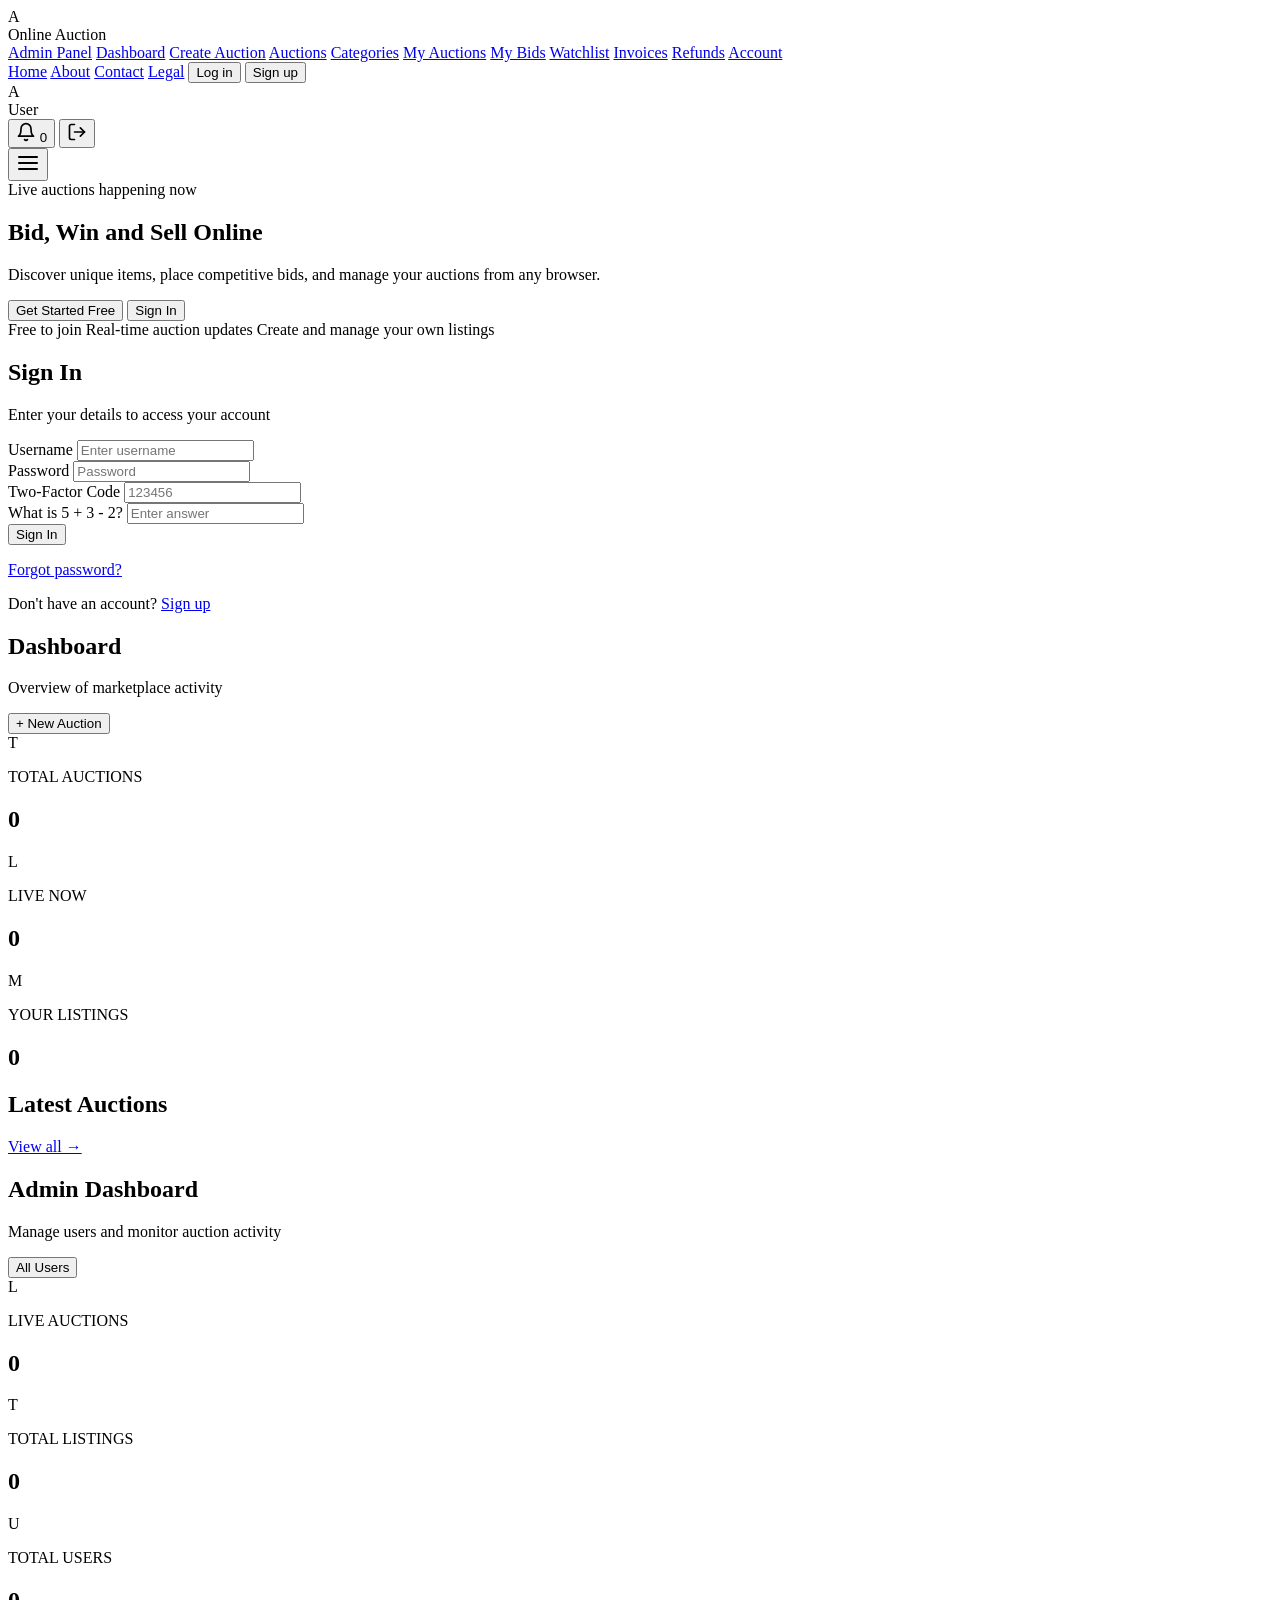
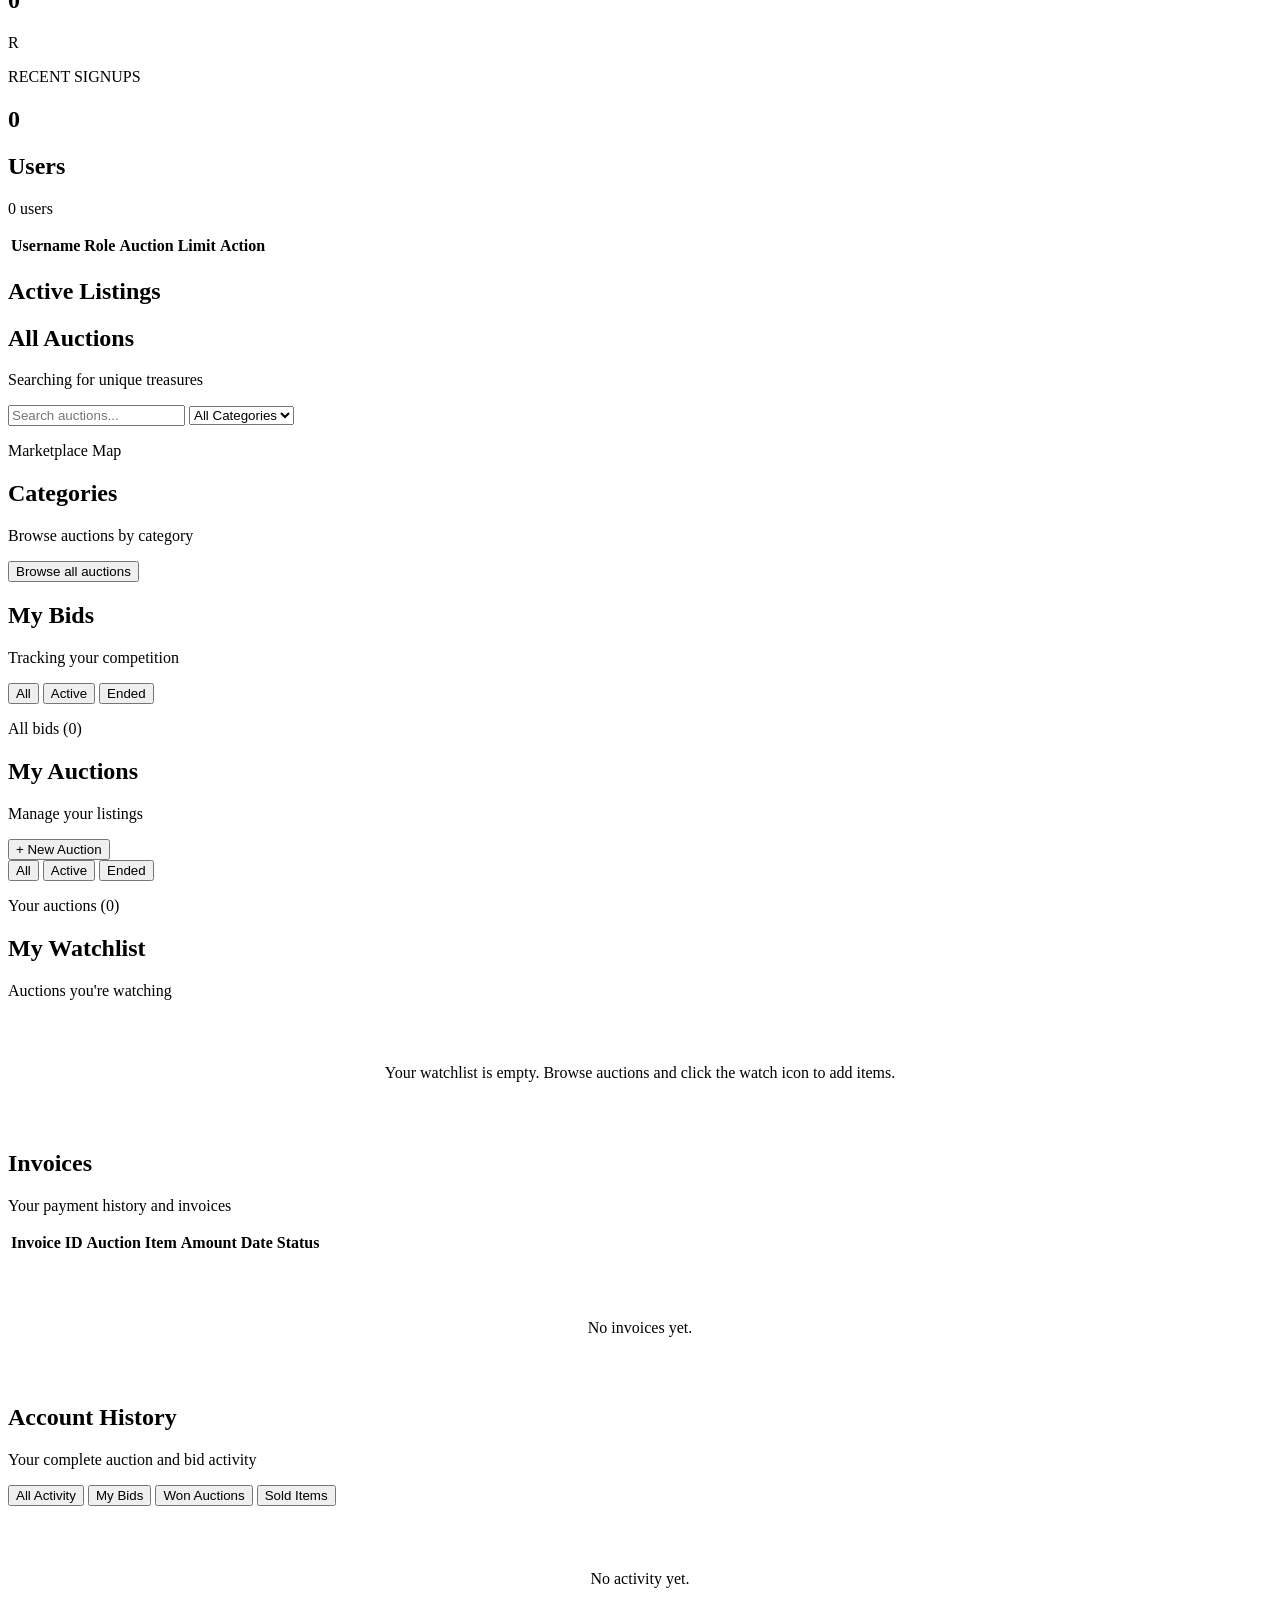
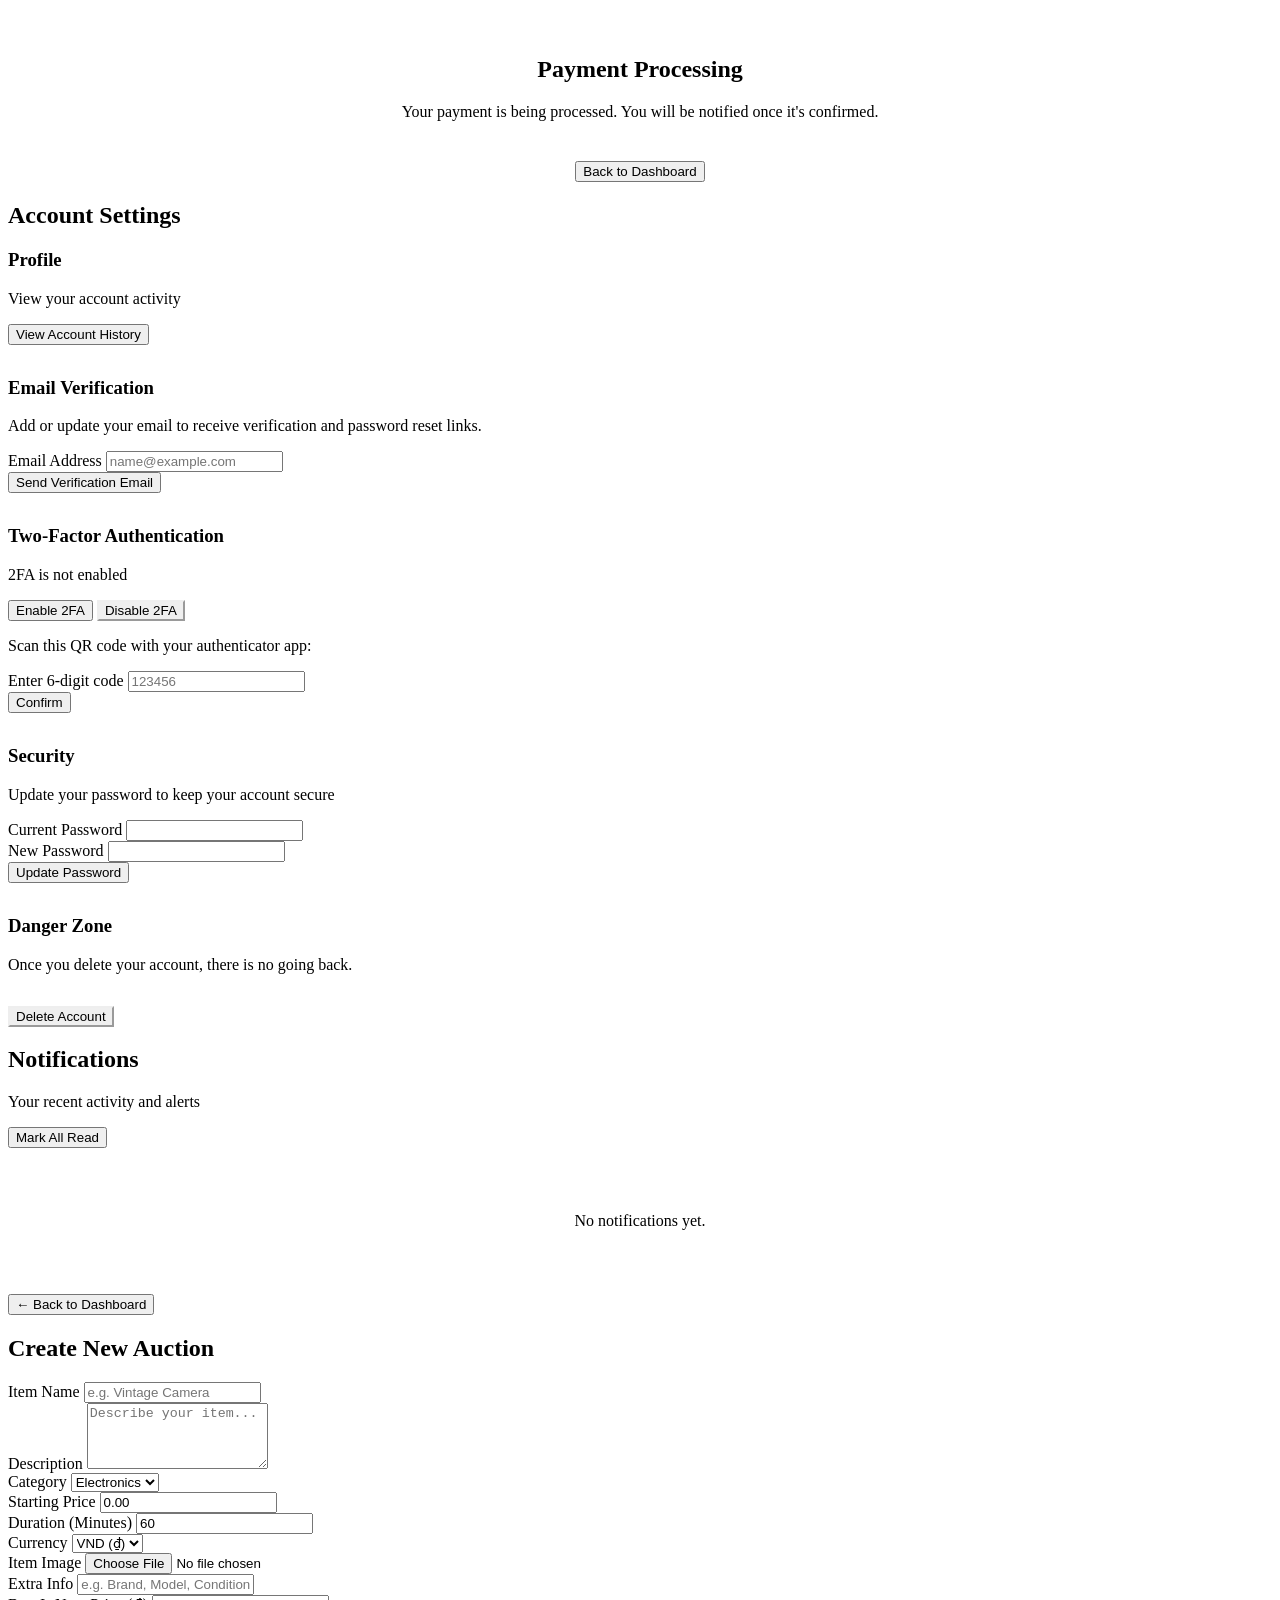
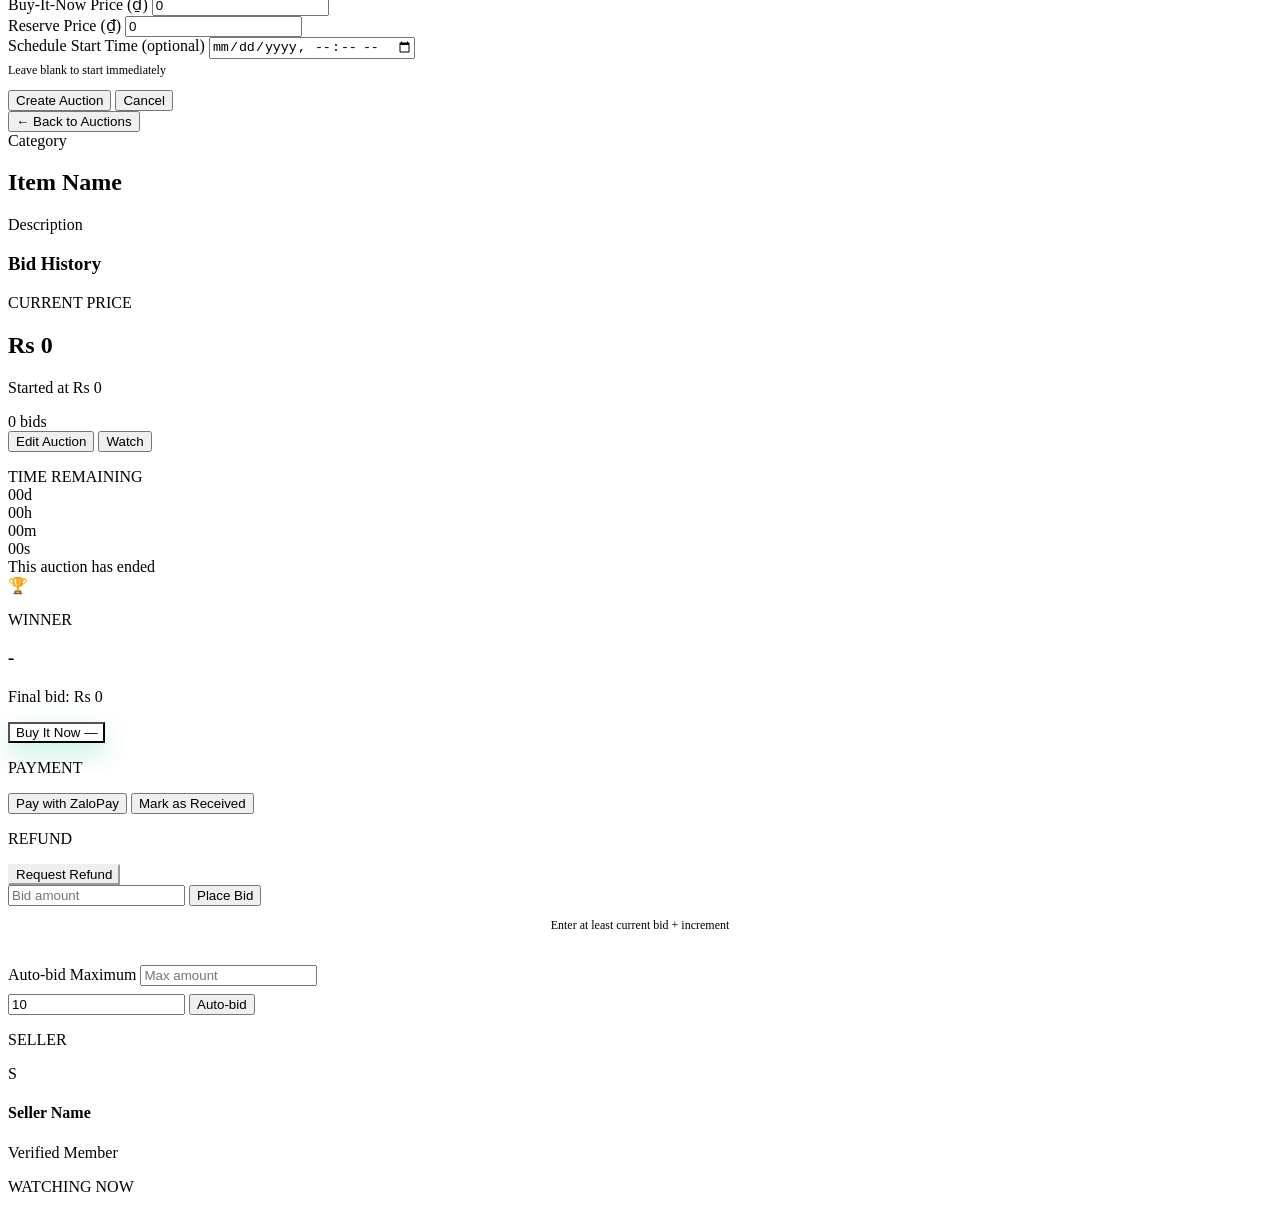
==== commit 80cc7712: "git commit ." ====
--- a/target/classes/static/index.html
+++ b/target/classes/static/index.html
@@ -89,8 +89,20 @@
                             <label>Password</label>
                             <input type="password" name="password" placeholder="Password" required>
                         </div>
+                        <div class="form-group hidden" id="loginTwoFaGroup">
+                            <label>Two-Factor Code</label>
+                            <input type="text" name="twoFactorCode" id="loginTwoFaCode" placeholder="123456" maxlength="6" inputmode="numeric">
+                        </div>
+                        <div class="form-group" id="captchaGroup">
+                            <label id="captchaLabel">What is 5 + 3 - 2?</label>
+                            <input type="text" id="captchaAnswer" placeholder="Enter answer" required>
+                        </div>
+                        <input type="hidden" id="captchaChallengeId">
                         <button type="submit" class="btn-primary btn-full" id="authSubmit">Sign In</button>
                     </form>
+                    <p class="auth-toggle">
+                        <a href="#" id="forgotPasswordLink">Forgot password?</a>
+                    </p>
                     <p class="auth-toggle">
                         <span id="authToggleText">Don't have an account?</span>
                         <a href="#" id="authToggleLink">Sign up</a>
@@ -241,13 +253,18 @@
 
         <section id="categoriesView" class="view hidden">
             <div class="container">
-                <div class="view-header">
-                    <div>
-                        <h1>Categories</h1>
-                        <p class="subtle">Browse auctions by category</p>
-                    </div>
-                </div>
-                <div id="categoriesGrid" class="categories-grid"></div>
+                <div class="categories-shell">
+                    <div class="categories-hero">
+                        <div>
+                            <p class="eyebrow">Marketplace Map</p>
+                            <h1>Categories</h1>
+                            <p class="subtle" id="categoriesSummary">Browse auctions by category</p>
+                        </div>
+                        <button class="btn-secondary" id="browseAllCategoriesBtn" type="button">Browse all auctions</button>
+                    </div>
+                    <div id="categoriesHighlights" class="category-highlights"></div>
+                    <div id="categoriesGrid" class="categories-grid"></div>
+                </div>
             </div>
         </section>
 
@@ -376,6 +393,18 @@
                 </div>
 
                 <div class="detail-section" style="margin-bottom: 2rem;">
+                    <h3>Email Verification</h3>
+                    <p class="subtle">Add or update your email to receive verification and password reset links.</p>
+                    <form id="emailForm">
+                        <div class="form-group">
+                            <label>Email Address</label>
+                            <input type="email" name="email" id="emailInput" placeholder="name@example.com" required>
+                        </div>
+                        <button type="submit" class="btn-primary">Send Verification Email</button>
+                    </form>
+                </div>
+
+                <div class="detail-section" style="margin-bottom: 2rem;">
                     <h3>Two-Factor Authentication</h3>
                     <p class="subtle" id="twoFaStatus">2FA is not enabled</p>
                     <div style="margin-top:1rem;">
@@ -428,64 +457,6 @@
                 </div>
                 <div id="notificationsList" class="notifications-list"></div>
                 <p class="subtle" id="notificationsEmpty" style="text-align:center; padding:3rem 0;">No notifications yet.</p>
-            </div>
-        </section>
-
-        <section id="adminRefundsView" class="view hidden">
-            <div class="container">
-                <div class="view-header">
-                    <div>
-                        <h1>Refund Requests</h1>
-                        <p class="subtle">Review and process user refund requests</p>
-                    </div>
-                </div>
-                <div class="table-wrap">
-                    <table class="data-table">
-                        <thead>
-                            <tr>
-                                <th>Refund ID</th>
-                                <th>Auction</th>
-                                <th>User</th>
-                                <th>Amount</th>
-                                <th>Reason</th>
-                                <th>Status</th>
-                                <th>Actions</th>
-                            </tr>
-                        </thead>
-                        <tbody id="refundsTableBody">
-                        </tbody>
-                    </table>
-                </div>
-                <p class="subtle" id="refundsEmpty" style="text-align:center; padding:3rem 0;">No refund requests yet.</p>
-            </div>
-        </section>
-
-        <section id="adminRefundsView" class="view hidden">
-            <div class="container">
-                <div class="view-header">
-                    <div>
-                        <h1>Refund Requests</h1>
-                        <p class="subtle">Review and process user refund requests</p>
-                    </div>
-                </div>
-                <div class="table-wrap">
-                    <table class="data-table">
-                        <thead>
-                            <tr>
-                                <th>Refund ID</th>
-                                <th>Auction</th>
-                                <th>User</th>
-                                <th>Amount</th>
-                                <th>Reason</th>
-                                <th>Status</th>
-                                <th>Actions</th>
-                            </tr>
-                        </thead>
-                        <tbody id="refundsTableBody">
-                        </tbody>
-                    </table>
-                </div>
-                <p class="subtle" id="refundsEmpty" style="text-align:center; padding:3rem 0;">No refund requests yet.</p>
             </div>
         </section>
 
@@ -635,21 +606,11 @@
                                 <button id="buyNowBtn" class="btn-primary btn-full" type="button" style="background: var(--success); box-shadow: 0 10px 24px rgb(36 199 138 / 0.28);">Buy It Now — <span id="buyNowPriceLabel"></span></button>
                             </div>
 
-                            <div id="buyNowSection" class="hidden" style="margin-top:1rem;">
-                                <button id="buyNowBtn" class="btn-primary btn-full" type="button" style="background: var(--success); box-shadow: 0 10px 24px rgb(36 199 138 / 0.28);">Buy It Now — <span id="buyNowPriceLabel"></span></button>
-                            </div>
-
                             <div id="paymentSection" class="hidden" style="margin-top:1rem;">
                                 <p class="subtle eyebrow">PAYMENT</p>
                                 <p class="subtle" id="paymentStatusText" style="margin-bottom:0.5rem;"></p>
                                 <button id="payNowBtn" class="btn-primary btn-full hidden" type="button">Pay with ZaloPay</button>
                                 <button id="markReceivedBtn" class="btn-secondary btn-full hidden" type="button">Mark as Received</button>
-                            </div>
-
-                            <div id="refundSection" class="hidden" style="margin-top:1rem;">
-                                <p class="subtle eyebrow">REFUND</p>
-                                <p class="subtle" id="refundStatusText" style="margin-bottom:0.5rem;"></p>
-                                <button id="requestRefundBtn" class="btn-secondary btn-full hidden" type="button" style="color: var(--warning); border-color: var(--warning);">Request Refund</button>
                             </div>
 
                             <div id="refundSection" class="hidden" style="margin-top:1rem;">
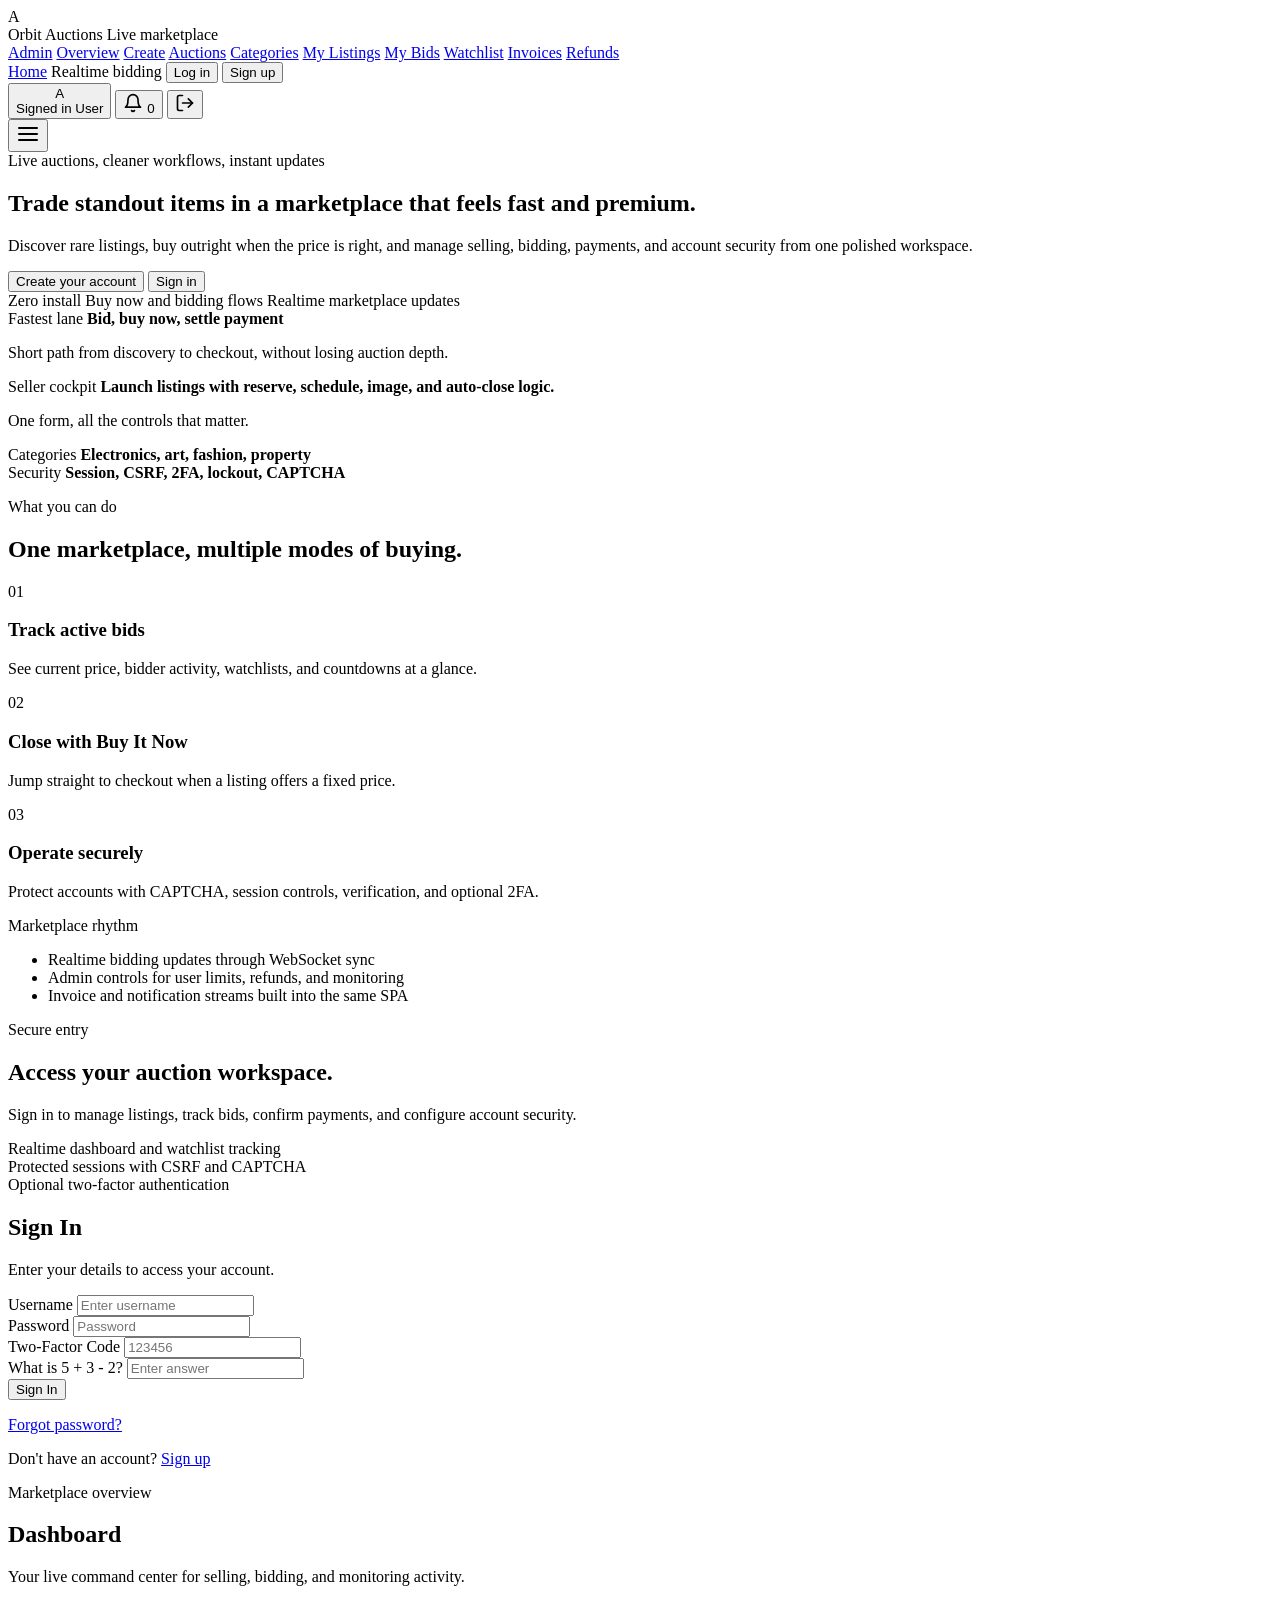
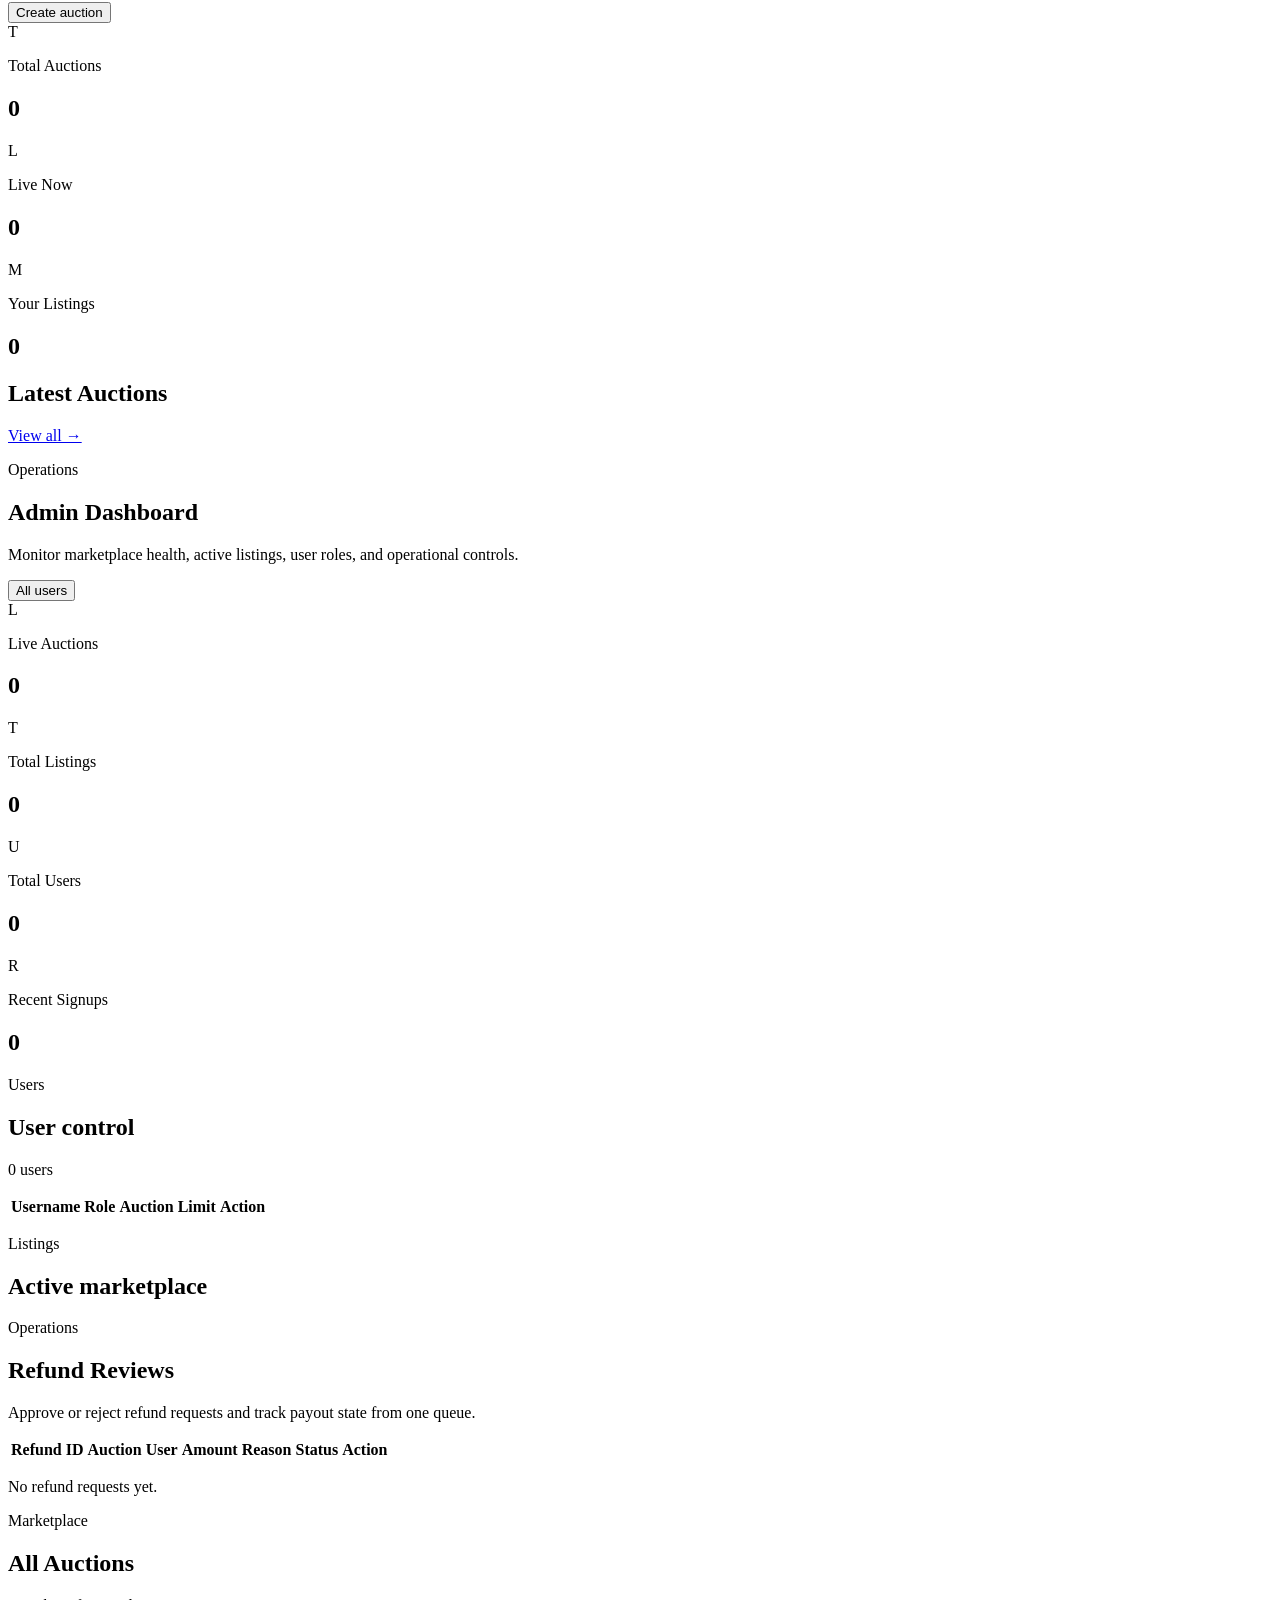
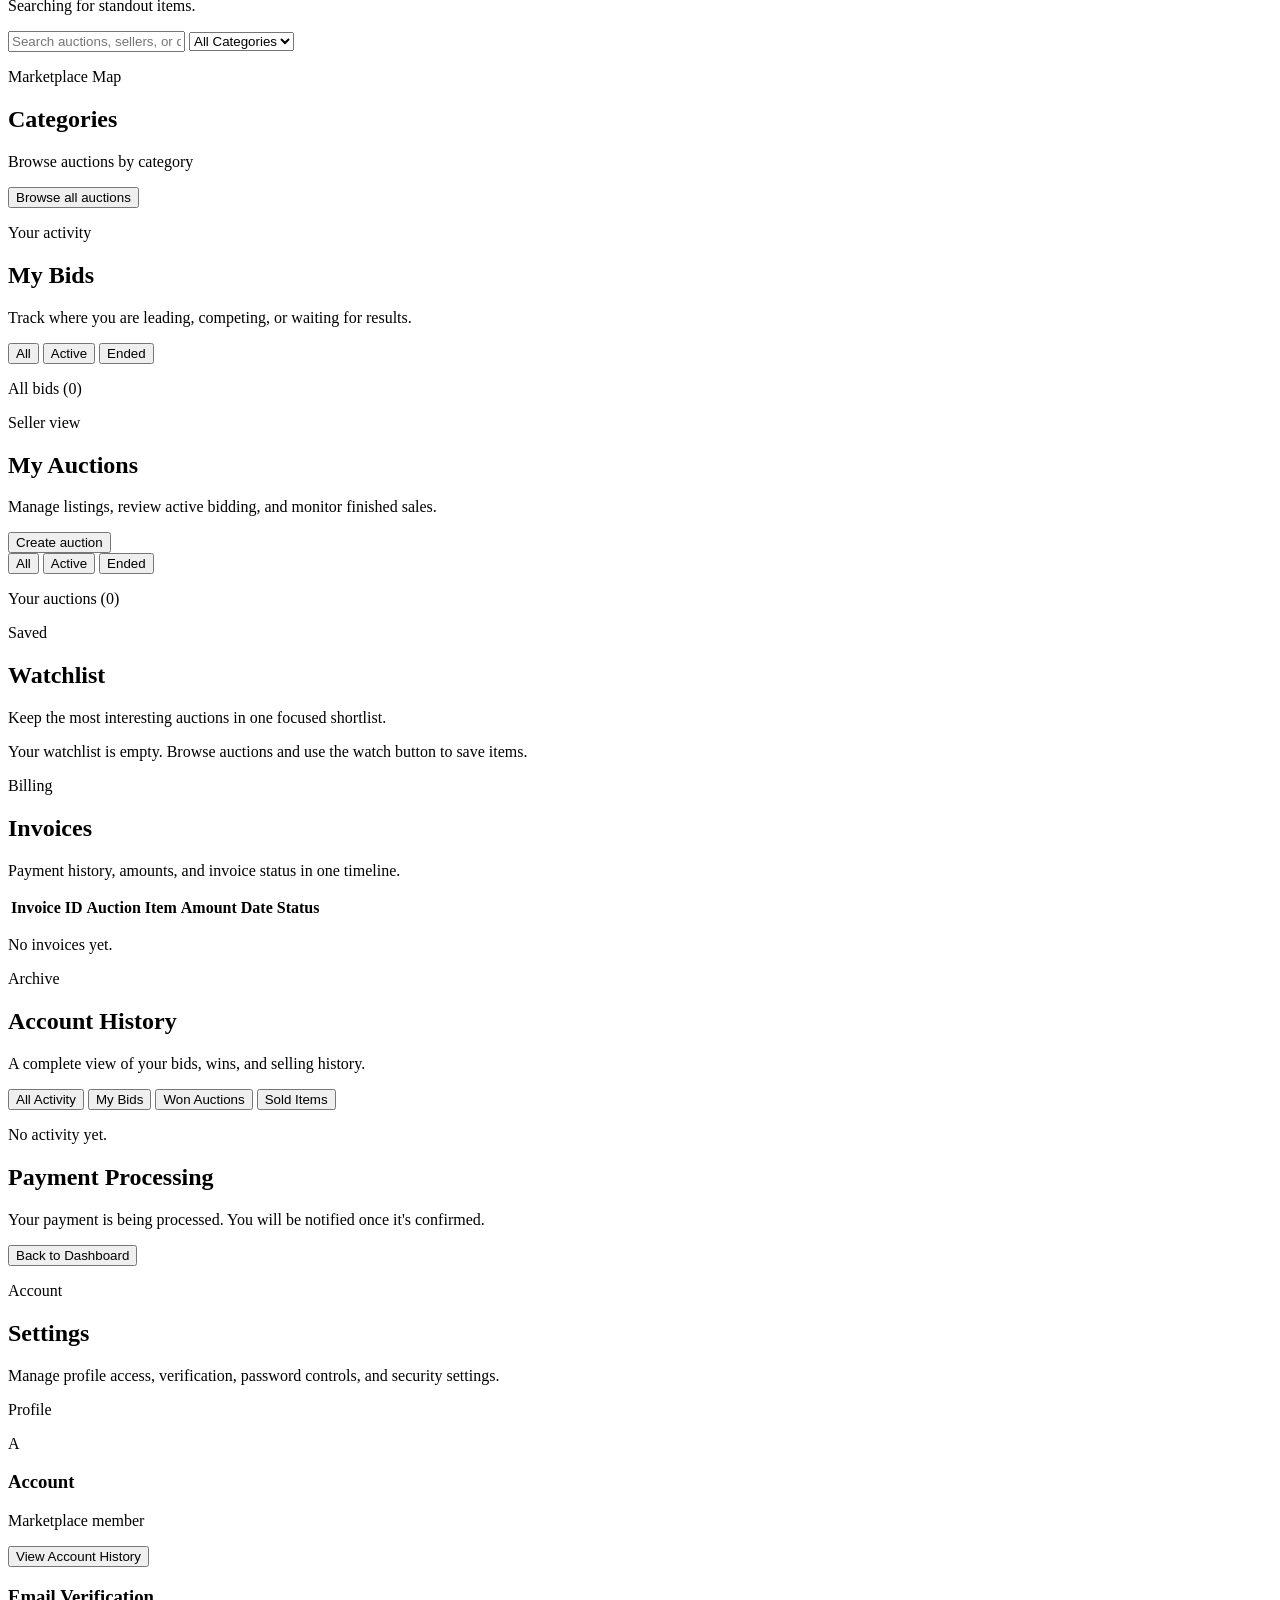
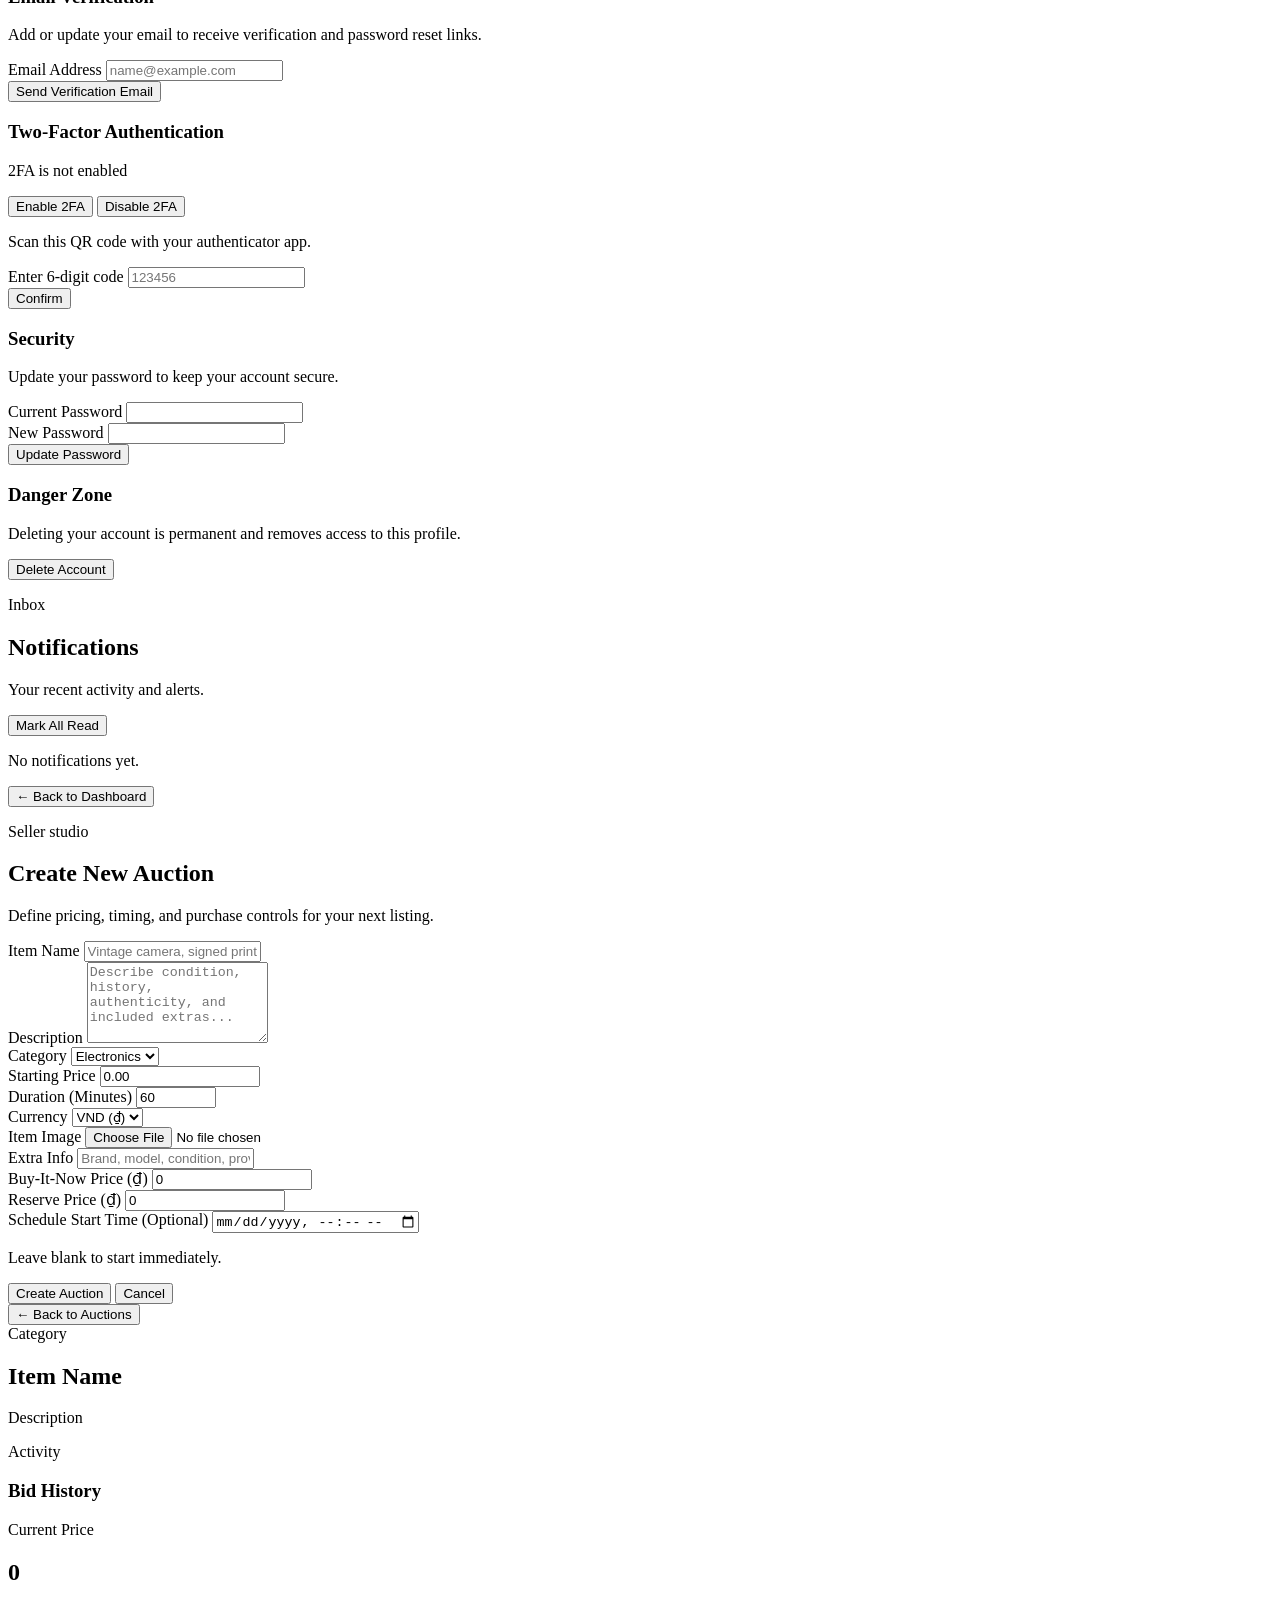
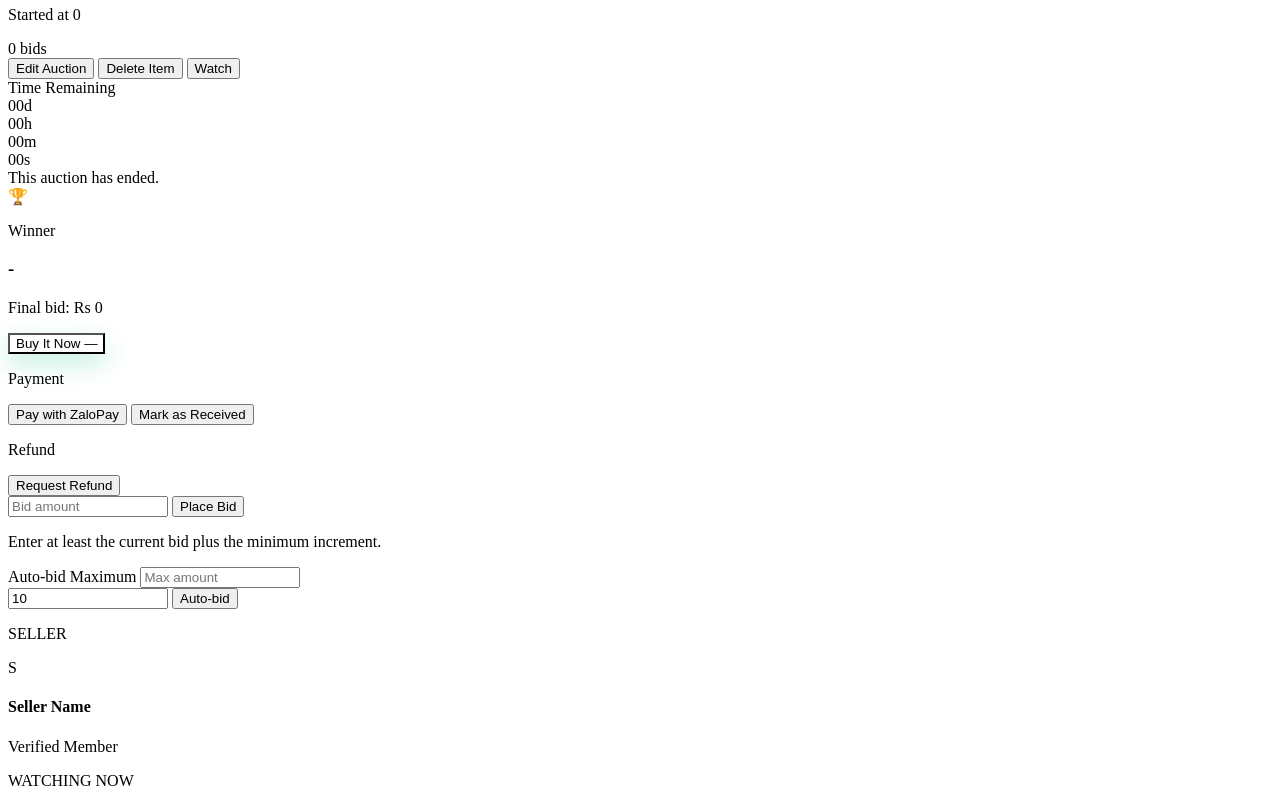
==== commit 44a1fdaf: "git commit ." ====
--- a/target/classes/static/index.html
+++ b/target/classes/static/index.html
@@ -4,45 +4,54 @@
     <meta charset="UTF-8">
     <meta name="viewport" content="width=device-width, initial-scale=1.0">
     <title>Online Auction</title>
+    <link rel="preconnect" href="https://fonts.googleapis.com">
+    <link rel="preconnect" href="https://fonts.gstatic.com" crossorigin>
+    <link href="https://fonts.googleapis.com/css2?family=Manrope:wght@400;500;600;700;800&family=Space+Grotesk:wght@500;700&display=swap" rel="stylesheet">
     <link rel="stylesheet" href="/styles.css">
 </head>
 <body>
+    <div class="page-glow page-glow-one"></div>
+    <div class="page-glow page-glow-two"></div>
+
     <nav class="navbar">
         <div class="nav-container">
             <div class="nav-left" id="goHome">
                 <div class="logo-icon">A</div>
-                <span class="logo-text">Online Auction</span>
-            </div>
-
-                <div class="nav-center hidden" id="mainNav">
-                    <a href="#" data-view="admin" class="nav-link hidden" id="adminLink">Admin Panel</a>
-                    <a href="#" data-view="dashboard" class="nav-link">Dashboard</a>
-                    <a href="#" data-view="create" class="nav-link">Create Auction</a>
-                    <a href="#" data-view="auctions" class="nav-link">Auctions</a>
-                    <a href="#" data-view="categories" class="nav-link">Categories</a>
-                    <a href="#" data-view="my-auctions" class="nav-link hidden" id="sellerLink">My Auctions</a>
-                    <a href="#" data-view="my-bids" class="nav-link">My Bids</a>
-                    <a href="#" data-view="watchlist" class="nav-link">Watchlist</a>
-                    <a href="#" data-view="invoices" class="nav-link">Invoices</a>
-                    <a href="#" data-view="admin-refunds" class="nav-link hidden" id="adminRefundsLink">Refunds</a>
-                    <a href="#" data-view="account" class="nav-link">Account</a>
-                </div>
+                <div class="logo-lockup">
+                    <span class="logo-text">Orbit Auctions</span>
+                    <span class="logo-subtle">Live marketplace</span>
+                </div>
+            </div>
+
+            <div class="nav-center hidden" id="mainNav">
+                <a href="#" data-view="admin" class="nav-link hidden" id="adminLink">Admin</a>
+                <a href="#" data-view="dashboard" class="nav-link">Overview</a>
+                <a href="#" data-view="create" class="nav-link">Create</a>
+                <a href="#" data-view="auctions" class="nav-link">Auctions</a>
+                <a href="#" data-view="categories" class="nav-link">Categories</a>
+                <a href="#" data-view="my-auctions" class="nav-link hidden" id="sellerLink">My Listings</a>
+                <a href="#" data-view="my-bids" class="nav-link">My Bids</a>
+                <a href="#" data-view="watchlist" class="nav-link">Watchlist</a>
+                <a href="#" data-view="invoices" class="nav-link">Invoices</a>
+                <a href="#" data-view="admin-refunds" class="nav-link hidden" id="adminRefundsLink">Refunds</a>
+            </div>
 
             <div class="nav-right">
-                <div id="guestNav">
-                    <a href="#" class="nav-link">Home</a>
-                    <a href="#" class="nav-link">About</a>
-                    <a href="#" class="nav-link">Contact</a>
-                    <a href="#" class="nav-link">Legal</a>
-                    <button class="btn-secondary" id="openLogin">Log in</button>
-                    <button class="btn-primary" id="openRegister">Sign up</button>
-                </div>
-                <div id="userNav" class="hidden">
-                    <div class="user-profile">
+                <div id="guestNav" class="guest-nav">
+                    <a href="#" class="nav-link" data-view="landing">Home</a>
+                    <span class="guest-pill">Realtime bidding</span>
+                    <button class="btn-secondary" id="openLogin" type="button">Log in</button>
+                    <button class="btn-primary" id="openRegister" type="button">Sign up</button>
+                </div>
+                <div id="userNav" class="user-nav hidden">
+                    <button class="user-profile user-profile-btn" id="openAccountBtn" type="button" title="Open account">
                         <div class="avatar" id="userAvatar">A</div>
-                        <span id="userName">User</span>
-                    </div>
-                    <button class="icon-btn" id="notifBell" title="Notifications" type="button" style="position:relative;">
+                        <div class="user-copy">
+                            <span class="user-label">Signed in</span>
+                            <span id="userName">User</span>
+                        </div>
+                    </button>
+                    <button class="icon-btn" id="notifBell" title="Notifications" type="button">
                         <svg width="20" height="20" viewBox="0 0 24 24" fill="none" stroke="currentColor" stroke-width="2" stroke-linecap="round" stroke-linejoin="round"><path d="M18 8A6 6 0 0 0 6 8c0 7-3 9-3 9h18s-3-2-3-9"></path><path d="M13.73 21a2 2 0 0 1-3.46 0"></path></svg>
                         <span id="notifBadge" class="notif-badge hidden">0</span>
                     </button>
@@ -50,96 +59,170 @@
                         <svg width="20" height="20" viewBox="0 0 24 24" fill="none" stroke="currentColor" stroke-width="2" stroke-linecap="round" stroke-linejoin="round"><path d="M9 21H5a2 2 0 0 1-2-2V5a2 2 0 0 1 2-2h4"></path><polyline points="16 17 21 12 16 7"></polyline><line x1="21" y1="12" x2="9" y2="12"></line></svg>
                     </button>
                 </div>
-                <button class="icon-btn mobile-menu-btn" id="mobileMenuBtn" type="button">
+                <button class="icon-btn mobile-menu-btn" id="mobileMenuBtn" type="button" aria-label="Toggle navigation">
                     <svg width="24" height="24" viewBox="0 0 24 24" fill="none" stroke="currentColor" stroke-width="2" stroke-linecap="round" stroke-linejoin="round"><line x1="3" y1="12" x2="21" y2="12"></line><line x1="3" y1="6" x2="21" y2="6"></line><line x1="3" y1="18" x2="21" y2="18"></line></svg>
                 </button>
             </div>
         </div>
     </nav>
 
-    <main id="app">
+    <main id="app" class="app-shell">
         <section id="landingView" class="view">
-            <div class="hero">
-                <div class="hero-badge">Live auctions happening now</div>
-                <h1>Bid, Win and <span class="highlight">Sell Online</span></h1>
-                <p>Discover unique items, place competitive bids, and manage your auctions from any browser.</p>
-                <div class="hero-actions">
-                    <button class="btn-primary btn-large" id="heroStart" type="button">Get Started Free</button>
-                    <button class="btn-secondary btn-large" id="heroSignIn" type="button">Sign In</button>
-                </div>
-                <div class="hero-footer">
-                    <span>Free to join</span>
-                    <span>Real-time auction updates</span>
-                    <span>Create and manage your own listings</span>
+            <div class="container landing-shell">
+                <div class="hero-card">
+                    <div class="hero-copy">
+                        <div class="hero-badge">Live auctions, cleaner workflows, instant updates</div>
+                        <h1>Trade standout items in a marketplace that feels fast and premium.</h1>
+                        <p>Discover rare listings, buy outright when the price is right, and manage selling, bidding, payments, and account security from one polished workspace.</p>
+                        <div class="hero-actions">
+                            <button class="btn-primary btn-large" id="heroStart" type="button">Create your account</button>
+                            <button class="btn-secondary btn-large" id="heroSignIn" type="button">Sign in</button>
+                        </div>
+                        <div class="hero-footer">
+                            <span>Zero install</span>
+                            <span>Buy now and bidding flows</span>
+                            <span>Realtime marketplace updates</span>
+                        </div>
+                    </div>
+                    <div class="hero-aside">
+                        <div class="hero-stat-stack">
+                            <article class="hero-stat-card">
+                                <span class="eyebrow">Fastest lane</span>
+                                <strong>Bid, buy now, settle payment</strong>
+                                <p class="subtle">Short path from discovery to checkout, without losing auction depth.</p>
+                            </article>
+                            <article class="hero-stat-card accent">
+                                <span class="eyebrow">Seller cockpit</span>
+                                <strong>Launch listings with reserve, schedule, image, and auto-close logic.</strong>
+                                <p class="subtle">One form, all the controls that matter.</p>
+                            </article>
+                        </div>
+                        <div class="hero-market-strip">
+                            <div>
+                                <span class="eyebrow">Categories</span>
+                                <strong>Electronics, art, fashion, property</strong>
+                            </div>
+                            <div>
+                                <span class="eyebrow">Security</span>
+                                <strong>Session, CSRF, 2FA, lockout, CAPTCHA</strong>
+                            </div>
+                        </div>
+                    </div>
+                </div>
+
+                <div class="landing-panels">
+                    <article class="shell-panel spotlight-panel">
+                        <p class="eyebrow">What you can do</p>
+                        <h2>One marketplace, multiple modes of buying.</h2>
+                        <div class="spotlight-grid">
+                            <div class="spotlight-card">
+                                <span class="spotlight-mark">01</span>
+                                <h3>Track active bids</h3>
+                                <p class="subtle">See current price, bidder activity, watchlists, and countdowns at a glance.</p>
+                            </div>
+                            <div class="spotlight-card">
+                                <span class="spotlight-mark">02</span>
+                                <h3>Close with Buy It Now</h3>
+                                <p class="subtle">Jump straight to checkout when a listing offers a fixed price.</p>
+                            </div>
+                            <div class="spotlight-card">
+                                <span class="spotlight-mark">03</span>
+                                <h3>Operate securely</h3>
+                                <p class="subtle">Protect accounts with CAPTCHA, session controls, verification, and optional 2FA.</p>
+                            </div>
+                        </div>
+                    </article>
+                    <article class="shell-panel landing-side-panel">
+                        <p class="eyebrow">Marketplace rhythm</p>
+                        <ul class="signal-list">
+                            <li>Realtime bidding updates through WebSocket sync</li>
+                            <li>Admin controls for user limits, refunds, and monitoring</li>
+                            <li>Invoice and notification streams built into the same SPA</li>
+                        </ul>
+                    </article>
                 </div>
             </div>
         </section>
 
         <section id="authView" class="view hidden">
             <div class="auth-container">
-                <div class="auth-card">
-                    <h2 id="authTitle">Sign In</h2>
-                    <p class="subtle">Enter your details to access your account</p>
-                    <form id="authForm">
-                        <div class="form-group">
-                            <label>Username</label>
-                            <input type="text" name="username" placeholder="Enter username" required>
-                        </div>
-                        <div class="form-group">
-                            <label>Password</label>
-                            <input type="password" name="password" placeholder="Password" required>
-                        </div>
-                        <div class="form-group hidden" id="loginTwoFaGroup">
-                            <label>Two-Factor Code</label>
-                            <input type="text" name="twoFactorCode" id="loginTwoFaCode" placeholder="123456" maxlength="6" inputmode="numeric">
-                        </div>
-                        <div class="form-group" id="captchaGroup">
-                            <label id="captchaLabel">What is 5 + 3 - 2?</label>
-                            <input type="text" id="captchaAnswer" placeholder="Enter answer" required>
-                        </div>
-                        <input type="hidden" id="captchaChallengeId">
-                        <button type="submit" class="btn-primary btn-full" id="authSubmit">Sign In</button>
-                    </form>
-                    <p class="auth-toggle">
-                        <a href="#" id="forgotPasswordLink">Forgot password?</a>
-                    </p>
-                    <p class="auth-toggle">
-                        <span id="authToggleText">Don't have an account?</span>
-                        <a href="#" id="authToggleLink">Sign up</a>
-                    </p>
+                <div class="auth-frame">
+                    <div class="auth-sidebar">
+                        <p class="eyebrow">Secure entry</p>
+                        <h2>Access your auction workspace.</h2>
+                        <p class="subtle">Sign in to manage listings, track bids, confirm payments, and configure account security.</p>
+                        <div class="auth-points">
+                            <div class="auth-point">Realtime dashboard and watchlist tracking</div>
+                            <div class="auth-point">Protected sessions with CSRF and CAPTCHA</div>
+                            <div class="auth-point">Optional two-factor authentication</div>
+                        </div>
+                    </div>
+                    <div class="auth-card">
+                        <h2 id="authTitle">Sign In</h2>
+                        <p class="subtle">Enter your details to access your account.</p>
+                        <form id="authForm">
+                            <div class="form-group">
+                                <label>Username</label>
+                                <input type="text" name="username" placeholder="Enter username" required>
+                            </div>
+                            <div class="form-group">
+                                <label>Password</label>
+                                <input type="password" name="password" placeholder="Password" required>
+                            </div>
+                            <div class="form-group hidden" id="loginTwoFaGroup">
+                                <label>Two-Factor Code</label>
+                                <input type="text" name="twoFactorCode" id="loginTwoFaCode" placeholder="123456" maxlength="6" inputmode="numeric">
+                            </div>
+                            <div class="form-group" id="captchaGroup">
+                                <label id="captchaLabel">What is 5 + 3 - 2?</label>
+                                <input type="text" id="captchaAnswer" placeholder="Enter answer" required>
+                            </div>
+                            <input type="hidden" id="captchaChallengeId">
+                            <button type="submit" class="btn-primary btn-full" id="authSubmit">Sign In</button>
+                        </form>
+                        <p class="auth-toggle">
+                            <a href="#" id="forgotPasswordLink">Forgot password?</a>
+                        </p>
+                        <p class="auth-toggle">
+                            <span id="authToggleText">Don't have an account?</span>
+                            <a href="#" id="authToggleLink">Sign up</a>
+                        </p>
+                    </div>
                 </div>
             </div>
         </section>
 
         <section id="dashboardView" class="view hidden">
             <div class="container">
-                <div class="view-header">
+                <div class="view-shell">
+                <div class="view-header hero-header">
                     <div>
+                        <p class="eyebrow">Marketplace overview</p>
                         <h1>Dashboard</h1>
-                        <p class="subtle">Overview of marketplace activity</p>
-                    </div>
-                    <button class="btn-primary" data-view="create" type="button">+ New Auction</button>
+                        <p class="subtle">Your live command center for selling, bidding, and monitoring activity.</p>
+                    </div>
+                    <button class="btn-primary" data-view="create" type="button">Create auction</button>
                 </div>
 
                 <div class="stats-grid">
                     <div class="stat-card">
                         <div class="stat-icon purple">T</div>
                         <div class="stat-info">
-                            <p class="subtle">TOTAL AUCTIONS</p>
+                            <p class="subtle">Total Auctions</p>
                             <h2 id="statTotal">0</h2>
                         </div>
                     </div>
                     <div class="stat-card">
                         <div class="stat-icon green">L</div>
                         <div class="stat-info">
-                            <p class="subtle">LIVE NOW</p>
+                            <p class="subtle">Live Now</p>
                             <h2 id="statActive">0</h2>
                         </div>
                     </div>
                     <div class="stat-card">
                         <div class="stat-icon blue">M</div>
                         <div class="stat-info">
-                            <p class="subtle">YOUR LISTINGS</p>
+                            <p class="subtle">Your Listings</p>
                             <h2 id="statMine">0</h2>
                         </div>
                     </div>
@@ -150,54 +233,60 @@
                     <a href="#" class="link" data-view="auctions">View all →</a>
                 </div>
                 <div id="latestGrid" class="auction-grid"></div>
+                </div>
             </div>
         </section>
 
         <section id="adminView" class="view hidden">
             <div class="container">
-                <div class="view-header">
+                <div class="view-shell">
+                <div class="view-header hero-header">
                     <div>
+                        <p class="eyebrow">Operations</p>
                         <h1>Admin Dashboard</h1>
-                        <p class="subtle">Manage users and monitor auction activity</p>
-                    </div>
-                    <button class="btn-primary" id="allUsersButton" type="button">All Users</button>
+                        <p class="subtle">Monitor marketplace health, active listings, user roles, and operational controls.</p>
+                    </div>
+                    <button class="btn-secondary" id="allUsersButton" type="button">All users</button>
                 </div>
 
                 <div class="stats-grid">
                     <div class="stat-card">
                         <div class="stat-icon green">L</div>
                         <div class="stat-info">
-                            <p class="subtle">LIVE AUCTIONS</p>
+                            <p class="subtle">Live Auctions</p>
                             <h2 id="statAdminActive">0</h2>
                         </div>
                     </div>
                     <div class="stat-card">
                         <div class="stat-icon purple">T</div>
                         <div class="stat-info">
-                            <p class="subtle">TOTAL LISTINGS</p>
+                            <p class="subtle">Total Listings</p>
                             <h2 id="statAdminTotal">0</h2>
                         </div>
                     </div>
                     <div class="stat-card">
                         <div class="stat-icon blue">U</div>
                         <div class="stat-info">
-                            <p class="subtle">TOTAL USERS</p>
+                            <p class="subtle">Total Users</p>
                             <h2 id="statAdminUsers">0</h2>
                         </div>
                     </div>
                     <div class="stat-card">
                         <div class="stat-icon orange">R</div>
                         <div class="stat-info">
-                            <p class="subtle">RECENT SIGNUPS</p>
+                            <p class="subtle">Recent Signups</p>
                             <h2 id="statAdminRecent">0</h2>
                         </div>
                     </div>
                 </div>
 
                 <div class="admin-layout">
-                    <section class="detail-section">
+                    <section class="shell-panel">
                         <div class="section-header">
-                            <h2>Users</h2>
+                            <div>
+                                <p class="eyebrow">Users</p>
+                                <h2>User control</h2>
+                            </div>
                             <p class="subtle" id="adminUsersCount">0 users</p>
                         </div>
                         <div class="table-wrap">
@@ -216,38 +305,80 @@
                         </div>
                     </section>
                     
-                    <section class="detail-section">
+                    <section class="shell-panel">
                         <div class="section-header">
-                            <h2>Active Listings</h2>
+                            <div>
+                                <p class="eyebrow">Listings</p>
+                                <h2>Active marketplace</h2>
+                            </div>
                         </div>
                         <div id="adminGrid" class="auction-grid"></div>
                     </section>
                 </div>
+                </div>
+            </div>
+        </section>
+
+        <section id="admin-refundsView" class="view hidden">
+            <div class="container">
+                <div class="view-shell">
+                    <div class="view-header hero-header">
+                        <div>
+                            <p class="eyebrow">Operations</p>
+                            <h1>Refund Reviews</h1>
+                            <p class="subtle">Approve or reject refund requests and track payout state from one queue.</p>
+                        </div>
+                    </div>
+                    <section class="shell-panel">
+                        <div class="table-wrap">
+                            <table class="data-table">
+                                <thead>
+                                    <tr>
+                                        <th>Refund ID</th>
+                                        <th>Auction</th>
+                                        <th>User</th>
+                                        <th>Amount</th>
+                                        <th>Reason</th>
+                                        <th>Status</th>
+                                        <th>Action</th>
+                                    </tr>
+                                </thead>
+                                <tbody id="refundsTableBody"></tbody>
+                            </table>
+                        </div>
+                        <p class="empty-copy subtle" id="refundsEmpty">No refund requests yet.</p>
+                    </section>
+                </div>
             </div>
         </section>
 
         <section id="auctionsView" class="view hidden">
             <div class="container">
-                <div class="view-header">
-                    <div>
-                        <h1>All Auctions</h1>
-                        <p class="subtle" id="auctionCount">Searching for unique treasures</p>
-                    </div>
-                    <div class="filter-bar">
-                        <input type="text" id="searchInput" placeholder="Search auctions...">
-                        <select id="categoryFilter">
-                            <option value="All">All Categories</option>
-                            <option value="ELECTRONICS">Electronics</option>
-                            <option value="ART">Art</option>
-                            <option value="VEHICLE">Vehicle</option>
-                            <option value="BOOK">Book</option>
-                            <option value="FASHION">Fashion</option>
-                            <option value="COLLECTIBLE">Collectible</option>
-                            <option value="PROPERTY">Property</option>
-                        </select>
-                    </div>
-                </div>
-                <div id="fullGrid" class="auction-grid"></div>
+                <div class="view-shell">
+                    <div class="view-header hero-header">
+                        <div>
+                            <p class="eyebrow">Marketplace</p>
+                            <h1>All Auctions</h1>
+                            <p class="subtle" id="auctionCount">Searching for standout items.</p>
+                        </div>
+                    </div>
+                    <section class="shell-panel">
+                        <div class="filter-bar">
+                            <input type="text" id="searchInput" placeholder="Search auctions, sellers, or descriptions">
+                            <select id="categoryFilter">
+                                <option value="All">All Categories</option>
+                                <option value="ELECTRONICS">Electronics</option>
+                                <option value="ART">Art</option>
+                                <option value="VEHICLE">Vehicle</option>
+                                <option value="BOOK">Book</option>
+                                <option value="FASHION">Fashion</option>
+                                <option value="COLLECTIBLE">Collectible</option>
+                                <option value="PROPERTY">Property</option>
+                            </select>
+                        </div>
+                    </section>
+                    <div id="fullGrid" class="auction-grid"></div>
+                </div>
             </div>
         </section>
 
@@ -270,211 +401,249 @@
 
         <section id="my-bidsView" class="view hidden">
             <div class="container">
-                <div class="view-header">
-                    <div>
-                        <h1>My Bids</h1>
-                        <p class="subtle">Tracking your competition</p>
-                    </div>
-                </div>
-                <div class="tab-bar">
-                    <button class="tab active" data-filter="all" type="button">All</button>
-                    <button class="tab" data-filter="active" type="button">Active</button>
-                    <button class="tab" data-filter="ended" type="button">Ended</button>
-                </div>
-                <p class="subtle" id="myBidsCount">All bids (0)</p>
-                <div id="myBidsGrid" class="auction-grid"></div>
+                <div class="view-shell">
+                    <div class="view-header hero-header">
+                        <div>
+                            <p class="eyebrow">Your activity</p>
+                            <h1>My Bids</h1>
+                            <p class="subtle">Track where you are leading, competing, or waiting for results.</p>
+                        </div>
+                    </div>
+                    <div class="tab-bar">
+                        <button class="tab active" data-filter="all" type="button">All</button>
+                        <button class="tab" data-filter="active" type="button">Active</button>
+                        <button class="tab" data-filter="ended" type="button">Ended</button>
+                    </div>
+                    <p class="subtle section-caption" id="myBidsCount">All bids (0)</p>
+                    <div id="myBidsGrid" class="auction-grid"></div>
+                </div>
             </div>
         </section>
 
         <section id="my-auctionsView" class="view hidden">
             <div class="container">
-                <div class="view-header">
-                    <div>
-                        <h1>My Auctions</h1>
-                        <p class="subtle">Manage your listings</p>
-                    </div>
-                    <button class="btn-primary" data-view="create" type="button">+ New Auction</button>
-                </div>
-                <div class="tab-bar">
-                    <button class="tab active" data-my-filter="all" type="button">All</button>
-                    <button class="tab" data-my-filter="active" type="button">Active</button>
-                    <button class="tab" data-my-filter="ended" type="button">Ended</button>
-                </div>
-                <p class="subtle" id="myAuctionsCount">Your auctions (0)</p>
-                <div id="myAuctionsGrid" class="auction-grid"></div>
+                <div class="view-shell">
+                    <div class="view-header hero-header">
+                        <div>
+                            <p class="eyebrow">Seller view</p>
+                            <h1>My Auctions</h1>
+                            <p class="subtle">Manage listings, review active bidding, and monitor finished sales.</p>
+                        </div>
+                        <button class="btn-primary" data-view="create" type="button">Create auction</button>
+                    </div>
+                    <div class="tab-bar">
+                        <button class="tab active" data-my-filter="all" type="button">All</button>
+                        <button class="tab" data-my-filter="active" type="button">Active</button>
+                        <button class="tab" data-my-filter="ended" type="button">Ended</button>
+                    </div>
+                    <p class="subtle section-caption" id="myAuctionsCount">Your auctions (0)</p>
+                    <div id="myAuctionsGrid" class="auction-grid"></div>
+                </div>
             </div>
         </section>
 
         <section id="watchlistView" class="view hidden">
             <div class="container">
-                <div class="view-header">
-                    <div>
-                        <h1>My Watchlist</h1>
-                        <p class="subtle">Auctions you're watching</p>
-                    </div>
-                </div>
-                <div id="watchlistGrid" class="auction-grid"></div>
-                <p class="subtle" id="watchlistEmpty" style="text-align:center; padding:3rem 0;">Your watchlist is empty. Browse auctions and click the watch icon to add items.</p>
+                <div class="view-shell">
+                    <div class="view-header hero-header">
+                        <div>
+                            <p class="eyebrow">Saved</p>
+                            <h1>Watchlist</h1>
+                            <p class="subtle">Keep the most interesting auctions in one focused shortlist.</p>
+                        </div>
+                    </div>
+                    <div id="watchlistGrid" class="auction-grid"></div>
+                    <p class="empty-copy subtle" id="watchlistEmpty">Your watchlist is empty. Browse auctions and use the watch button to save items.</p>
+                </div>
             </div>
         </section>
 
         <section id="invoicesView" class="view hidden">
             <div class="container">
-                <div class="view-header">
-                    <div>
-                        <h1>Invoices</h1>
-                        <p class="subtle">Your payment history and invoices</p>
-                    </div>
-                </div>
-                <div class="table-wrap">
-                    <table class="data-table">
-                        <thead>
-                            <tr>
-                                <th>Invoice ID</th>
-                                <th>Auction</th>
-                                <th>Item</th>
-                                <th>Amount</th>
-                                <th>Date</th>
-                                <th>Status</th>
-                            </tr>
-                        </thead>
-                        <tbody id="invoicesTableBody">
-                        </tbody>
-                    </table>
-                </div>
-                <p class="subtle" id="invoicesEmpty" style="text-align:center; padding:3rem 0;">No invoices yet.</p>
+                <div class="view-shell">
+                    <div class="view-header hero-header">
+                        <div>
+                            <p class="eyebrow">Billing</p>
+                            <h1>Invoices</h1>
+                            <p class="subtle">Payment history, amounts, and invoice status in one timeline.</p>
+                        </div>
+                    </div>
+                    <section class="shell-panel">
+                        <div class="table-wrap">
+                            <table class="data-table">
+                                <thead>
+                                    <tr>
+                                        <th>Invoice ID</th>
+                                        <th>Auction</th>
+                                        <th>Item</th>
+                                        <th>Amount</th>
+                                        <th>Date</th>
+                                        <th>Status</th>
+                                    </tr>
+                                </thead>
+                                <tbody id="invoicesTableBody">
+                                </tbody>
+                            </table>
+                        </div>
+                        <p class="empty-copy subtle" id="invoicesEmpty">No invoices yet.</p>
+                    </section>
+                </div>
             </div>
         </section>
 
         <section id="historyView" class="view hidden">
             <div class="container">
-                <div class="view-header">
-                    <div>
-                        <h1>Account History</h1>
-                        <p class="subtle">Your complete auction and bid activity</p>
-                    </div>
-                </div>
-                <div class="tab-bar">
-                    <button class="tab active" data-history-filter="all" type="button">All Activity</button>
-                    <button class="tab" data-history-filter="bids" type="button">My Bids</button>
-                    <button class="tab" data-history-filter="won" type="button">Won Auctions</button>
-                    <button class="tab" data-history-filter="sold" type="button">Sold Items</button>
-                </div>
-                <div id="historyGrid" class="auction-grid"></div>
-                <p class="subtle" id="historyEmpty" style="text-align:center; padding:3rem 0;">No activity yet.</p>
+                <div class="view-shell">
+                    <div class="view-header hero-header">
+                        <div>
+                            <p class="eyebrow">Archive</p>
+                            <h1>Account History</h1>
+                            <p class="subtle">A complete view of your bids, wins, and selling history.</p>
+                        </div>
+                    </div>
+                    <div class="tab-bar">
+                        <button class="tab active" data-history-filter="all" type="button">All Activity</button>
+                        <button class="tab" data-history-filter="bids" type="button">My Bids</button>
+                        <button class="tab" data-history-filter="won" type="button">Won Auctions</button>
+                        <button class="tab" data-history-filter="sold" type="button">Sold Items</button>
+                    </div>
+                    <div id="historyGrid" class="auction-grid"></div>
+                    <p class="empty-copy subtle" id="historyEmpty">No activity yet.</p>
+                </div>
             </div>
         </section>
 
         <section id="paymentResultView" class="view hidden">
             <div class="container">
-                <div class="auth-container">
-                    <div class="auth-card" style="text-align:center;">
-                        <div id="paymentResultIcon" style="font-size:4rem; margin-bottom:1rem;"></div>
+                <div class="result-shell">
+                    <div class="result-card">
+                        <div id="paymentResultIcon" class="result-icon"></div>
                         <h2 id="paymentResultTitle">Payment Processing</h2>
                         <p class="subtle" id="paymentResultMsg">Your payment is being processed. You will be notified once it's confirmed.</p>
-                        <button class="btn-primary" data-view="dashboard" type="button" style="margin-top:1.5rem;">Back to Dashboard</button>
+                        <button class="btn-primary" data-view="dashboard" type="button">Back to Dashboard</button>
                     </div>
                 </div>
             </div>
         </section>
 
         <section id="accountView" class="view hidden">
-            <div class="container-small">
-                <div class="view-header">
-                    <h1>Account Settings</h1>
-                </div>
-
-                <div class="detail-section" style="margin-bottom: 2rem;">
-                    <h3>Profile</h3>
-                    <p class="subtle">View your account activity</p>
-                    <div style="margin-top:1rem;">
-                        <button class="btn-secondary" data-view="history" type="button">View Account History</button>
-                    </div>
-                </div>
-
-                <div class="detail-section" style="margin-bottom: 2rem;">
-                    <h3>Email Verification</h3>
-                    <p class="subtle">Add or update your email to receive verification and password reset links.</p>
-                    <form id="emailForm">
-                        <div class="form-group">
-                            <label>Email Address</label>
-                            <input type="email" name="email" id="emailInput" placeholder="name@example.com" required>
-                        </div>
-                        <button type="submit" class="btn-primary">Send Verification Email</button>
-                    </form>
-                </div>
-
-                <div class="detail-section" style="margin-bottom: 2rem;">
-                    <h3>Two-Factor Authentication</h3>
-                    <p class="subtle" id="twoFaStatus">2FA is not enabled</p>
-                    <div style="margin-top:1rem;">
-                        <button class="btn-secondary" id="enable2faBtn" type="button">Enable 2FA</button>
-                        <button class="btn-secondary hidden" id="disable2faBtn" type="button" style="color: var(--danger); border-color: var(--danger);">Disable 2FA</button>
-                    </div>
-                    <div id="twoFaSetup" class="hidden" style="margin-top:1rem;">
-                        <p class="subtle">Scan this QR code with your authenticator app:</p>
-                        <div id="twoFaQrCode" style="margin:1rem 0;"></div>
-                        <div class="form-group">
-                            <label>Enter 6-digit code</label>
-                            <input type="text" id="twoFaCodeInput" placeholder="123456" maxlength="6">
-                        </div>
-                        <button class="btn-primary" id="confirm2faBtn" type="button">Confirm</button>
-                    </div>
-                </div>
-
-                <div class="detail-section" style="margin-bottom: 2rem;">
-                    <h3>Security</h3>
-                    <p class="subtle">Update your password to keep your account secure</p>
-                    <form id="passwordForm">
-                        <div class="form-group">
-                            <label>Current Password</label>
-                            <input type="password" name="currentPassword" required>
-                        </div>
-                        <div class="form-group">
-                            <label>New Password</label>
-                            <input type="password" name="newPassword" required>
-                        </div>
-                        <button type="submit" class="btn-primary">Update Password</button>
-                    </form>
-                </div>
-
-                <div class="detail-section">
-                    <h3 style="color: var(--danger);">Danger Zone</h3>
-                    <p class="subtle">Once you delete your account, there is no going back.</p>
-                    <button class="btn-secondary" style="color: var(--danger); border-color: var(--danger); margin-top: 1rem;" id="deleteAccountBtn">Delete Account</button>
+            <div class="container">
+                <div class="view-shell">
+                    <div class="view-header hero-header">
+                        <div>
+                            <p class="eyebrow">Account</p>
+                            <h1>Settings</h1>
+                            <p class="subtle">Manage profile access, verification, password controls, and security settings.</p>
+                        </div>
+                    </div>
+
+                    <div class="account-layout">
+                        <aside class="shell-panel account-sidebar">
+                            <p class="eyebrow">Profile</p>
+                            <div class="account-identity">
+                                <div class="avatar large" id="accountAvatar">A</div>
+                                <div>
+                                    <h3 id="accountUserName">Account</h3>
+                                    <p class="subtle" id="accountRoleLabel">Marketplace member</p>
+                                </div>
+                            </div>
+                            <button class="btn-secondary btn-full" data-view="history" type="button">View Account History</button>
+                        </aside>
+
+                        <div class="account-panels">
+                            <section class="shell-panel">
+                                <h3>Email Verification</h3>
+                                <p class="subtle">Add or update your email to receive verification and password reset links.</p>
+                                <form id="emailForm">
+                                    <div class="form-group">
+                                        <label>Email Address</label>
+                                        <input type="email" name="email" id="emailInput" placeholder="name@example.com" required>
+                                    </div>
+                                    <button type="submit" class="btn-primary">Send Verification Email</button>
+                                </form>
+                            </section>
+
+                            <section class="shell-panel">
+                                <h3>Two-Factor Authentication</h3>
+                                <p class="subtle" id="twoFaStatus">2FA is not enabled</p>
+                                <div class="button-row">
+                                    <button class="btn-secondary" id="enable2faBtn" type="button">Enable 2FA</button>
+                                    <button class="btn-secondary hidden" id="disable2faBtn" type="button">Disable 2FA</button>
+                                </div>
+                                <div id="twoFaSetup" class="hidden inline-panel">
+                                    <p class="subtle">Scan this QR code with your authenticator app.</p>
+                                    <div id="twoFaQrCode"></div>
+                                    <div class="form-group">
+                                        <label>Enter 6-digit code</label>
+                                        <input type="text" id="twoFaCodeInput" placeholder="123456" maxlength="6">
+                                    </div>
+                                    <button class="btn-primary" id="confirm2faBtn" type="button">Confirm</button>
+                                </div>
+                            </section>
+
+                            <section class="shell-panel">
+                                <h3>Security</h3>
+                                <p class="subtle">Update your password to keep your account secure.</p>
+                                <form id="passwordForm">
+                                    <div class="form-group">
+                                        <label>Current Password</label>
+                                        <input type="password" name="currentPassword" required>
+                                    </div>
+                                    <div class="form-group">
+                                        <label>New Password</label>
+                                        <input type="password" name="newPassword" required>
+                                    </div>
+                                    <button type="submit" class="btn-primary">Update Password</button>
+                                </form>
+                            </section>
+
+                            <section class="shell-panel danger-panel">
+                                <h3>Danger Zone</h3>
+                                <p class="subtle">Deleting your account is permanent and removes access to this profile.</p>
+                                <button class="btn-secondary" id="deleteAccountBtn" type="button">Delete Account</button>
+                            </section>
+                        </div>
+                    </div>
                 </div>
             </div>
         </section>
 
         <section id="notificationsView" class="view hidden">
             <div class="container">
-                <div class="view-header">
+                <div class="view-shell">
+                    <div class="view-header hero-header">
+                        <div>
+                            <p class="eyebrow">Inbox</p>
+                            <h1>Notifications</h1>
+                            <p class="subtle">Your recent activity and alerts.</p>
+                        </div>
+                        <button class="btn-secondary" id="markAllReadBtn" type="button">Mark All Read</button>
+                    </div>
+                    <div id="notificationsList" class="notifications-list"></div>
+                    <p class="empty-copy subtle" id="notificationsEmpty">No notifications yet.</p>
+                </div>
+            </div>
+        </section>
+
+        <section id="createView" class="view hidden">
+            <div class="container">
+                <button class="back-link" data-view="dashboard">← Back to Dashboard</button>
+                <div class="view-header hero-header">
                     <div>
-                        <h1>Notifications</h1>
-                        <p class="subtle">Your recent activity and alerts</p>
-                    </div>
-                    <button class="btn-secondary" id="markAllReadBtn" type="button">Mark All Read</button>
-                </div>
-                <div id="notificationsList" class="notifications-list"></div>
-                <p class="subtle" id="notificationsEmpty" style="text-align:center; padding:3rem 0;">No notifications yet.</p>
-            </div>
-        </section>
-
-        <section id="createView" class="view hidden">
-            <div class="container-small">
-                <button class="back-link" data-view="dashboard">← Back to Dashboard</button>
-                <div class="view-header">
-                    <h1 id="auctionFormTitle">Create New Auction</h1>
-                </div>
-
-                <form id="auctionForm" class="detail-section">
+                        <p class="eyebrow">Seller studio</p>
+                        <h1 id="auctionFormTitle">Create New Auction</h1>
+                        <p class="subtle">Define pricing, timing, and purchase controls for your next listing.</p>
+                    </div>
+                </div>
+
+                <form id="auctionForm" class="shell-panel">
                     <div class="form-group">
                         <label>Item Name</label>
-                        <input type="text" name="name" placeholder="e.g. Vintage Camera" required>
+                        <input type="text" name="name" placeholder="Vintage camera, signed print, gaming laptop..." required>
                     </div>
                     <div class="form-group">
                         <label>Description</label>
-                        <textarea name="description" rows="4" placeholder="Describe your item..." required></textarea>
+                        <textarea name="description" rows="5" placeholder="Describe condition, history, authenticity, and included extras..." required></textarea>
                     </div>
                     <div class="form-row">
                         <div class="form-group">
@@ -491,13 +660,13 @@
                         </div>
                         <div class="form-group">
                             <label>Starting Price</label>
-                            <input type="number" name="startingPrice" step="0.01" value="0.00" required>
+                            <input type="number" name="startingPrice" step="0.01" value="0.00" min="0.01" max="1000000000000" required>
                         </div>
                     </div>
                     <div class="form-row">
                         <div class="form-group">
                             <label>Duration (Minutes)</label>
-                            <input type="number" name="durationMinutes" value="60" required>
+                            <input type="number" name="durationMinutes" value="60" min="1" max="525600" required>
                         </div>
                         <div class="form-group">
                             <label>Currency</label>
@@ -516,22 +685,22 @@
                     </div>
                     <div class="form-group">
                         <label>Extra Info</label>
-                        <input type="text" name="extraInfo" placeholder="e.g. Brand, Model, Condition">
+                        <input type="text" name="extraInfo" placeholder="Brand, model, condition, provenance">
                     </div>
                     <div class="form-row">
                         <div class="form-group">
                             <label>Buy-It-Now Price (₫)</label>
-                            <input type="number" name="buyItNowPrice" step="0.01" value="0" placeholder="0 = disabled">
+                            <input type="number" name="buyItNowPrice" step="0.01" value="0" min="0" max="1000000000000" placeholder="0 = disabled">
                         </div>
                         <div class="form-group">
                             <label>Reserve Price (₫)</label>
-                            <input type="number" name="reservePrice" step="0.01" value="0" placeholder="0 = no reserve">
+                            <input type="number" name="reservePrice" step="0.01" value="0" min="0" max="1000000000000" placeholder="0 = no reserve">
                         </div>
                     </div>
                     <div class="form-group">
-                        <label>Schedule Start Time (optional)</label>
+                        <label>Schedule Start Time (Optional)</label>
                         <input type="datetime-local" name="scheduledStartTime" id="scheduledStartTimeInput">
-                        <p class="subtle" style="font-size:0.75rem; margin-top:0.25rem;">Leave blank to start immediately</p>
+                        <p class="subtle helper-copy">Leave blank to start immediately.</p>
                     </div>
                     <div class="form-actions">
                         <button type="submit" class="btn-primary" id="submitAuctionBtn">Create Auction</button>
@@ -545,17 +714,23 @@
             <div class="container">
                 <button class="back-link" id="detailBack">← Back to Auctions</button>
                 
+                <div class="view-shell">
                 <div class="detail-layout">
                     <div class="detail-main">
                         <div class="image-placeholder-large" id="detailImage"></div>
-                        <div class="detail-info">
+                        <div class="detail-info shell-panel">
                             <span class="category-badge" id="detailCategory">Category</span>
                             <h1 id="detailTitle">Item Name</h1>
                             <p class="subtle" id="detailDesc">Description</p>
                         </div>
                         
-                        <div class="detail-section">
-                            <h3>Bid History</h3>
+                        <div class="shell-panel">
+                            <div class="section-header">
+                                <div>
+                                    <p class="eyebrow">Activity</p>
+                                    <h3>Bid History</h3>
+                                </div>
+                            </div>
                             <div class="history-list" id="bidHistoryList">
                             </div>
                         </div>
@@ -565,20 +740,23 @@
                         <div class="bid-box">
                             <div class="bid-box-header">
                                 <div>
-                                    <p class="subtle eyebrow">CURRENT PRICE</p>
-                                    <h2 id="detailPrice">Rs 0</h2>
-                                    <p class="subtle" id="detailStartPrice">Started at Rs 0</p>
+                                    <p class="subtle eyebrow">Current Price</p>
+                                    <h2 id="detailPrice">0</h2>
+                                    <p class="subtle" id="detailStartPrice">Started at 0</p>
                                 </div>
                                 <div class="bid-count-badge">
                                     <span id="detailBidCount">0</span> bids
                                 </div>
                             </div>
                             
-                            <button id="editAuctionBtn" class="btn-secondary btn-full hidden" style="margin-bottom: 1rem;" onclick="openEdit()">Edit Auction</button>
-                            <button id="watchBtn" class="btn-secondary btn-full hidden" style="margin-bottom: 1rem;" type="button">Watch</button>
+                            <div class="button-stack">
+                                <button id="editAuctionBtn" class="btn-secondary btn-full hidden" type="button" onclick="openEdit()">Edit Auction</button>
+                                <button id="deleteAuctionBtn" class="btn-secondary btn-full danger-btn hidden" type="button">Delete Item</button>
+                                <button id="watchBtn" class="btn-secondary btn-full hidden" type="button">Watch</button>
+                            </div>
 
                             <div class="timer-section" id="timerSection">
-                                <div class="timer-label">TIME REMAINING</div>
+                                <div class="timer-label">Time Remaining</div>
                                 <div class="countdown">
                                     <div class="time-unit"><span id="days">00</span>d</div>
                                     <div class="time-unit"><span id="hours">00</span>h</div>
@@ -588,14 +766,14 @@
                             </div>
 
                             <div id="endedMsg" class="auction-ended-msg hidden">
-                                This auction has ended
+                                This auction has ended.
                             </div>
 
                             <div id="winnerSection" class="winner-section hidden">
                                 <div class="winner-card">
                                     <div class="winner-icon">🏆</div>
                                     <div>
-                                        <p class="subtle eyebrow">WINNER</p>
+                                        <p class="subtle eyebrow">Winner</p>
                                         <h3 id="winnerName">-</h3>
                                         <p class="subtle">Final bid: <span class="highlight" id="winnerBid">Rs 0</span></p>
                                     </div>
@@ -606,34 +784,36 @@
                                 <button id="buyNowBtn" class="btn-primary btn-full" type="button" style="background: var(--success); box-shadow: 0 10px 24px rgb(36 199 138 / 0.28);">Buy It Now — <span id="buyNowPriceLabel"></span></button>
                             </div>
 
-                            <div id="paymentSection" class="hidden" style="margin-top:1rem;">
-                                <p class="subtle eyebrow">PAYMENT</p>
-                                <p class="subtle" id="paymentStatusText" style="margin-bottom:0.5rem;"></p>
-                                <button id="payNowBtn" class="btn-primary btn-full hidden" type="button">Pay with ZaloPay</button>
-                                <button id="markReceivedBtn" class="btn-secondary btn-full hidden" type="button">Mark as Received</button>
-                            </div>
-
-                            <div id="refundSection" class="hidden" style="margin-top:1rem;">
-                                <p class="subtle eyebrow">REFUND</p>
-                                <p class="subtle" id="refundStatusText" style="margin-bottom:0.5rem;"></p>
-                                <button id="requestRefundBtn" class="btn-secondary btn-full hidden" type="button" style="color: var(--warning); border-color: var(--warning);">Request Refund</button>
+                            <div id="paymentSection" class="hidden info-panel">
+                                <p class="subtle eyebrow">Payment</p>
+                                <p class="subtle" id="paymentStatusText"></p>
+                                <div class="button-stack">
+                                    <button id="payNowBtn" class="btn-primary btn-full hidden" type="button">Pay with ZaloPay</button>
+                                    <button id="markReceivedBtn" class="btn-secondary btn-full hidden" type="button">Mark as Received</button>
+                                </div>
+                            </div>
+
+                            <div id="refundSection" class="hidden info-panel">
+                                <p class="subtle eyebrow">Refund</p>
+                                <p class="subtle" id="refundStatusText"></p>
+                                <button id="requestRefundBtn" class="btn-secondary btn-full warning-btn hidden" type="button">Request Refund</button>
                             </div>
 
                             <div class="bid-actions" id="bidActions">
                                 <div class="input-with-button">
-                                    <input type="number" id="bidInput" placeholder="Bid amount">
+                                    <input type="number" id="bidInput" min="0.01" max="1000000000000" placeholder="Bid amount">
                                     <button class="btn-primary" id="placeBidBtn">Place Bid</button>
                                 </div>
-                                <p class="subtle" style="font-size: 0.75rem; text-align: center;">Enter at least current bid + increment</p>
+                                <p class="subtle helper-copy centered">Enter at least the current bid plus the minimum increment.</p>
                                 
-                                <hr style="margin: 1rem 0; border: 0; border-top: 1px solid var(--border);">
+                                <div class="divider"></div>
                                 
-                                <div class="form-group" style="margin-bottom: 0.5rem;">
+                                <div class="form-group compact">
                                     <label>Auto-bid Maximum</label>
-                                    <input type="number" id="autoMaxInput" placeholder="Max amount">
+                                    <input type="number" id="autoMaxInput" min="0.01" max="1000000000000" placeholder="Max amount">
                                 </div>
                                 <div class="input-with-button">
-                                    <input type="number" id="autoIncInput" placeholder="Increment" value="10">
+                                    <input type="number" id="autoIncInput" min="0.01" max="1000000000000" placeholder="Increment" value="10">
                                     <button class="btn-secondary" id="autoBidBtn">Auto-bid</button>
                                 </div>
                             </div>
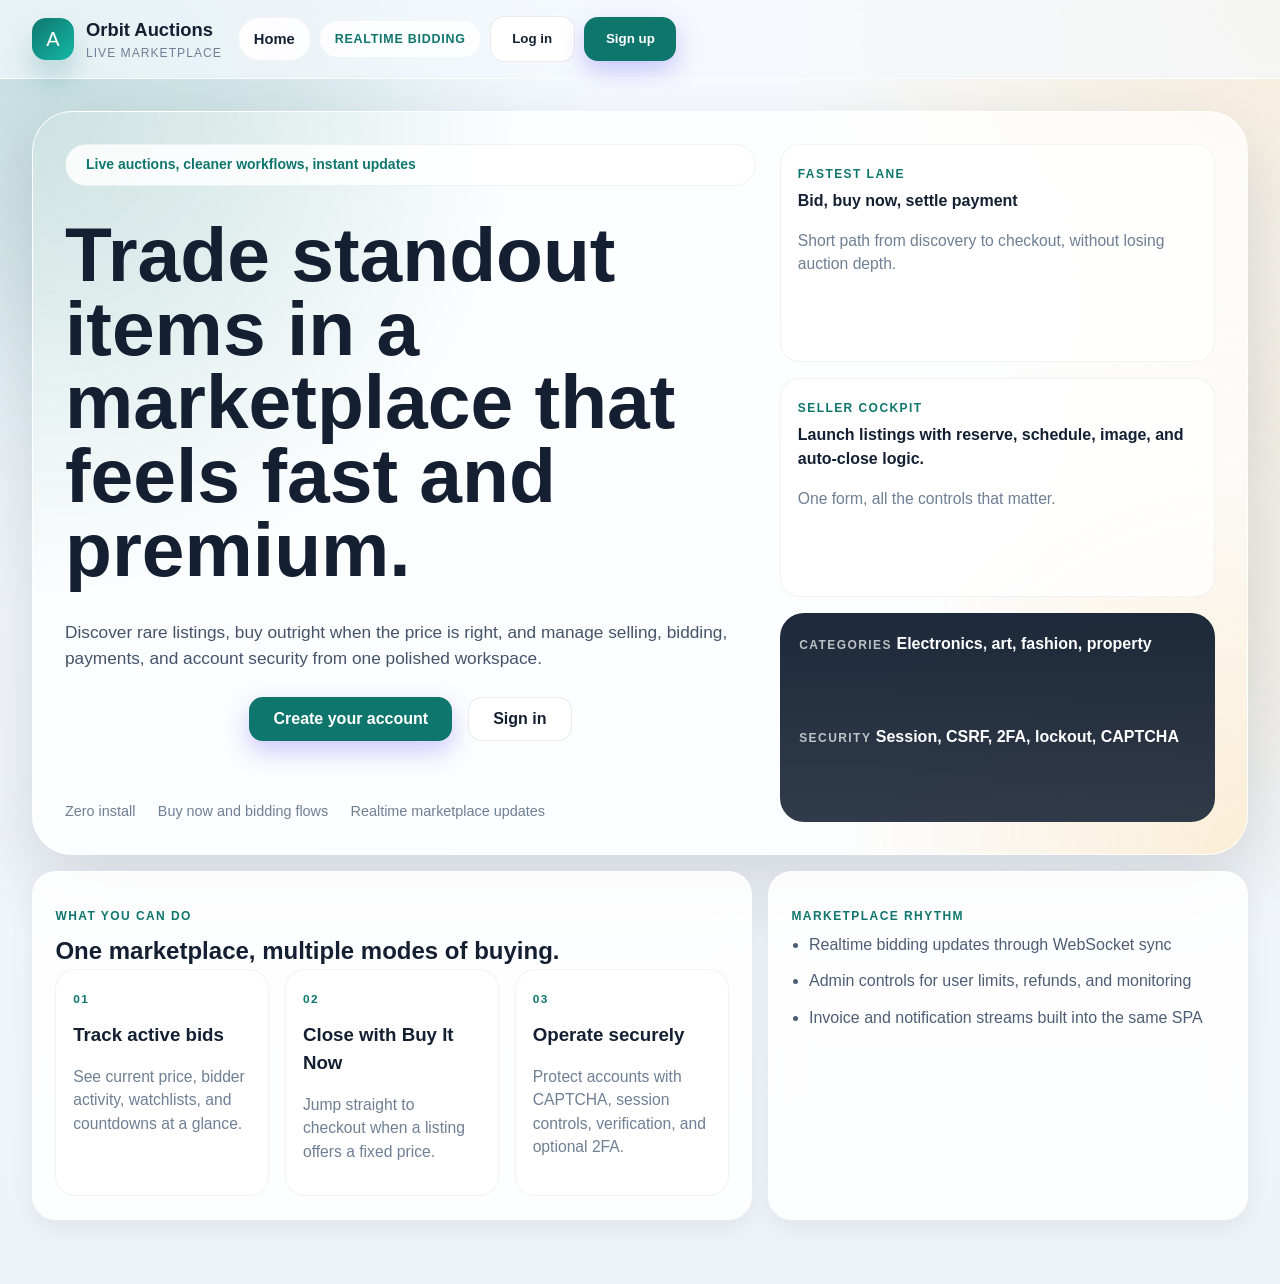
==== commit 0f0d890b: "git commit ." ====
--- a/target/classes/static/index.html
+++ b/target/classes/static/index.html
@@ -7,7 +7,7 @@
     <link rel="preconnect" href="https://fonts.googleapis.com">
     <link rel="preconnect" href="https://fonts.gstatic.com" crossorigin>
     <link href="https://fonts.googleapis.com/css2?family=Manrope:wght@400;500;600;700;800&family=Space+Grotesk:wght@500;700&display=swap" rel="stylesheet">
-    <link rel="stylesheet" href="/styles.css">
+    <link rel="stylesheet" href="./styles.css">
 </head>
 <body>
     <div class="page-glow page-glow-one"></div>
@@ -842,6 +842,7 @@
     </main>
 
     <div id="toast" class="toast hidden"></div>
-    <script src="/app.js"></script>
+    <script src="./config.js"></script>
+    <script src="./app.js"></script>
 </body>
 </html>
--- a/target/classes/static/styles.css
+++ b/target/classes/static/styles.css
@@ -0,0 +1,2073 @@
+:root {
+    --primary: #5742f3;
+    --primary-dark: #4733d9;
+    --primary-light: #eef0ff;
+    --bg: #fbfbfe;
+    --card: #ffffff;
+    --text: #152033;
+    --text-muted: #7d8aa5;
+    --border: #e8ebf4;
+    --success: #24c78a;
+    --danger: #ff6161;
+    --warning: #f8b942;
+    --shadow-sm: 0 1px 2px 0 rgb(17 24 39 / 0.04);
+    --shadow: 0 8px 24px rgb(70 91 129 / 0.08);
+    --shadow-lg: 0 18px 50px rgb(49 59 92 / 0.14);
+}
+
+* {
+    box-sizing: border-box;
+}
+
+body {
+    margin: 0;
+    font-family: "Segoe UI", system-ui, -apple-system, sans-serif;
+    background-color: var(--bg);
+    color: var(--text);
+    line-height: 1.5;
+}
+
+h1, h2, h3, h4 {
+    margin: 0;
+    font-weight: 700;
+}
+
+.container {
+    max-width: 1320px;
+    margin: 0 auto;
+    padding: 2.75rem 1rem 4rem;
+}
+
+.container-small {
+    max-width: 760px;
+    margin: 0 auto;
+    padding: 2.75rem 1rem 4rem;
+}
+
+.hidden {
+    display: none !important;
+}
+
+.subtle {
+    color: var(--text-muted);
+    font-size: 0.98rem;
+}
+
+.eyebrow {
+    font-size: 0.75rem;
+    font-weight: 600;
+    letter-spacing: 0.05em;
+    text-transform: uppercase;
+    color: var(--text-muted);
+    margin-bottom: 0.5rem;
+}
+
+/* Navbar */
+.navbar {
+    background: rgba(255, 255, 255, 0.95);
+    border-bottom: 1px solid var(--border);
+    position: sticky;
+    top: 0;
+    z-index: 100;
+    padding: 0.8rem 0;
+    backdrop-filter: blur(18px);
+}
+
+.nav-container {
+    max-width: 1400px;
+    margin: 0 auto;
+    padding: 0 1rem;
+    display: flex;
+    justify-content: space-between;
+    align-items: center;
+}
+
+.nav-left {
+    display: flex;
+    align-items: center;
+    gap: 0.75rem;
+    cursor: pointer;
+}
+
+.logo-icon {
+    background: var(--primary);
+    color: white;
+    width: 32px;
+    height: 32px;
+    display: flex;
+    align-items: center;
+    justify-content: center;
+    border-radius: 8px;
+    font-size: 1.25rem;
+}
+
+.logo-text {
+    font-weight: 700;
+    font-size: 1.25rem;
+}
+
+.nav-center {
+    display: flex;
+    gap: 1.5rem;
+}
+
+.nav-link {
+    text-decoration: none;
+    color: var(--text-muted);
+    font-weight: 600;
+    font-size: 1rem;
+    transition: color 0.2s;
+    padding: 0.7rem 1rem;
+    border-radius: 12px;
+}
+
+.nav-link:hover, .nav-link.active {
+    color: var(--primary);
+    background: var(--primary-light);
+}
+
+.nav-right {
+    display: flex;
+    align-items: center;
+    gap: 1rem;
+}
+
+.user-profile {
+    display: flex;
+    align-items: center;
+    gap: 0.5rem;
+    font-weight: 600;
+    color: #4d5a72;
+}
+
+.avatar {
+    width: 36px;
+    height: 36px;
+    background: var(--primary-light);
+    color: var(--primary);
+    border-radius: 50%;
+    display: flex;
+    align-items: center;
+    justify-content: center;
+    font-size: 0.875rem;
+}
+
+/* Buttons */
+button {
+    cursor: pointer;
+    font-family: inherit;
+    font-weight: 600;
+    transition: all 0.2s;
+}
+
+.btn-primary {
+    background: var(--primary);
+    color: white;
+    border: none;
+    padding: 0.9rem 1.35rem;
+    border-radius: 14px;
+    box-shadow: 0 10px 24px rgb(87 66 243 / 0.28);
+}
+
+.btn-primary:hover {
+    background: var(--primary-dark);
+}
+
+.btn-secondary {
+    background: white;
+    border: 1px solid var(--border);
+    color: var(--text);
+    padding: 0.9rem 1.35rem;
+    border-radius: 14px;
+}
+
+.btn-secondary:hover {
+    background: var(--bg);
+}
+
+.btn-large {
+    padding: 0.75rem 1.5rem;
+    font-size: 1rem;
+}
+
+.btn-full {
+    width: 100%;
+}
+
+.icon-btn {
+    background: transparent;
+    border: none;
+    display: flex;
+    align-items: center;
+    justify-content: center;
+    padding: 0.5rem;
+    border-radius: 8px;
+    color: var(--text-muted);
+}
+
+.icon-btn:hover {
+    background: var(--bg);
+    color: var(--primary);
+}
+
+.mobile-menu-btn {
+    display: none;
+}
+
+/* Hero */
+.hero {
+    padding: 8rem 1rem 3rem;
+    text-align: center;
+    max-width: 980px;
+    margin: 0 auto;
+    position: relative;
+}
+
+.hero::before,
+.hero::after {
+    content: "";
+    position: absolute;
+    inset: auto;
+    width: 420px;
+    height: 420px;
+    border-radius: 50%;
+    filter: blur(70px);
+    opacity: 0.55;
+    z-index: -1;
+}
+
+.hero::before {
+    left: -140px;
+    top: 10px;
+    background: rgba(94, 118, 255, 0.22);
+}
+
+.hero::after {
+    right: -130px;
+    bottom: 10px;
+    background: rgba(255, 214, 74, 0.22);
+}
+
+.hero-badge {
+    display: inline-block;
+    background: var(--primary-light);
+    color: var(--primary);
+    padding: 0.6rem 1.25rem;
+    border-radius: 999px;
+    font-size: 0.875rem;
+    font-weight: 600;
+    margin-bottom: 2rem;
+    border: 1px solid #dbe2ff;
+}
+
+.hero h1 {
+    font-size: clamp(3.5rem, 8vw, 5.4rem);
+    line-height: 1.1;
+    margin-bottom: 1.75rem;
+    letter-spacing: -0.06em;
+}
+
+.highlight {
+    color: var(--primary);
+}
+
+.hero p {
+    font-size: 1.2rem;
+    color: var(--text-muted);
+    margin: 0 auto 2.75rem;
+    max-width: 820px;
+}
+
+.hero-actions {
+    display: flex;
+    gap: 1rem;
+    justify-content: center;
+    margin-bottom: 3.7rem;
+}
+
+.hero-footer {
+    display: flex;
+    gap: 2rem;
+    justify-content: center;
+    color: var(--text-muted);
+    font-weight: 500;
+    font-size: 0.9375rem;
+}
+
+/* Auth */
+.auth-container {
+    min-height: calc(100vh - 70px);
+    display: flex;
+    align-items: center;
+    justify-content: center;
+    padding: 2rem;
+}
+
+.auth-card {
+    background: white;
+    padding: 2.5rem;
+    border-radius: 16px;
+    box-shadow: var(--shadow-lg);
+    width: 100%;
+    max-width: 440px;
+    text-align: center;
+}
+
+.auth-card h2 {
+    margin-bottom: 0.5rem;
+}
+
+.auth-card .subtle {
+    margin-bottom: 2rem;
+}
+
+.form-group {
+    text-align: left;
+    margin-bottom: 1.25rem;
+}
+
+.form-group label {
+    display: block;
+    font-weight: 600;
+    font-size: 0.875rem;
+    margin-bottom: 0.5rem;
+}
+
+input, select, textarea {
+    width: 100%;
+    padding: 0.75rem;
+    border: 1px solid var(--border);
+    border-radius: 8px;
+    font-family: inherit;
+    font-size: 1rem;
+}
+
+input:focus, select:focus, textarea:focus {
+    outline: none;
+    border-color: var(--primary);
+    box-shadow: 0 0 0 3px var(--primary-light);
+}
+
+.auth-toggle {
+    margin-top: 1.5rem;
+    font-size: 0.875rem;
+}
+
+.auth-toggle a {
+    color: var(--primary);
+    text-decoration: none;
+    font-weight: 600;
+}
+
+/* Dashboard Stats */
+.view-header {
+    display: flex;
+    justify-content: space-between;
+    align-items: center;
+    margin-bottom: 2.35rem;
+}
+
+.view-header h1 {
+    font-size: 2.15rem;
+    letter-spacing: -0.04em;
+    margin-bottom: 0.3rem;
+}
+
+.stats-grid {
+    display: grid;
+    grid-template-columns: repeat(auto-fit, minmax(240px, 1fr));
+    gap: 1.5rem;
+    margin-bottom: 3.2rem;
+}
+
+.stat-card {
+    background: white;
+    padding: 1.4rem 1.5rem;
+    border-radius: 20px;
+    display: flex;
+    align-items: center;
+    gap: 1rem;
+    box-shadow: var(--shadow);
+    border: 1px solid var(--border);
+}
+
+.stat-icon {
+    width: 52px;
+    height: 52px;
+    border-radius: 16px;
+    display: flex;
+    align-items: center;
+    justify-content: center;
+    font-size: 1.5rem;
+}
+
+.stat-icon.purple { background: var(--primary-light); color: var(--primary); }
+.stat-icon.green { background: #dcfce7; color: #166534; }
+.stat-icon.blue { background: #dbeafe; color: #1e40af; }
+.stat-icon.orange { background: #ffedd5; color: #9a3412; }
+
+.section-header {
+    display: flex;
+    justify-content: space-between;
+    align-items: center;
+    margin-bottom: 1.3rem;
+    gap: 1rem;
+}
+
+.link {
+    color: var(--primary);
+    text-decoration: none;
+    font-weight: 600;
+    font-size: 0.875rem;
+}
+
+/* Auction Cards */
+.auction-grid {
+    display: grid;
+    grid-template-columns: repeat(auto-fill, minmax(300px, 1fr));
+    gap: 1.5rem;
+}
+
+.auction-card {
+    background: white;
+    border-radius: 24px;
+    overflow: hidden;
+    box-shadow: var(--shadow);
+    transition: transform 0.2s, box-shadow 0.2s;
+    cursor: pointer;
+    border: 1px solid var(--border);
+}
+
+.auction-card:hover {
+    transform: translateY(-4px);
+    box-shadow: var(--shadow-lg);
+}
+
+.image-placeholder {
+    height: 220px;
+    background: linear-gradient(135deg, #e2e8f0 0%, #cbd5e1 100%);
+    position: relative;
+    display: flex;
+    align-items: center;
+    justify-content: center;
+    font-size: 3rem;
+}
+
+.tag-top-left {
+    position: absolute;
+    top: 12px;
+    left: 12px;
+    background: rgba(255, 255, 255, 0.9);
+    padding: 6px 12px;
+    border-radius: 999px;
+    font-size: 0.75rem;
+    font-weight: 600;
+    color: var(--primary);
+}
+
+.tag-top-right {
+    position: absolute;
+    top: 12px;
+    right: 12px;
+    background: rgba(15, 23, 42, 0.7);
+    color: white;
+    padding: 7px 12px;
+    border-radius: 999px;
+    font-size: 0.75rem;
+    font-weight: 600;
+}
+
+.tag-bottom-right {
+    position: absolute;
+    bottom: 12px;
+    right: 12px;
+    background: var(--success);
+    color: white;
+    padding: 7px 12px;
+    border-radius: 999px;
+    font-size: 0.75rem;
+    font-weight: 600;
+}
+
+.auction-card-content {
+    padding: 1.1rem 1rem 0.95rem;
+}
+
+.auction-card h3 {
+    margin-bottom: 0.25rem;
+    white-space: nowrap;
+    overflow: hidden;
+    text-overflow: ellipsis;
+}
+
+.auction-card p {
+    margin: 0 0 1rem;
+    display: -webkit-box;
+    -webkit-line-clamp: 2;
+    -webkit-box-orient: vertical;
+    overflow: hidden;
+}
+
+.auction-card-footer {
+    display: flex;
+    justify-content: space-between;
+    align-items: flex-end;
+    border-top: 1px solid var(--border);
+    padding-top: 0.9rem;
+    margin-top: auto;
+}
+
+.bid-info p { margin: 0; }
+.bid-amount { font-weight: 800; font-size: 1.25rem; display: block; }
+.bid-count { color: var(--text-muted); font-size: 0.75rem; }
+
+/* Filter Bar */
+.filter-bar {
+    display: flex;
+    gap: 1rem;
+    flex-wrap: wrap;
+}
+
+.filter-bar input { width: 300px; }
+.filter-bar select { width: 200px; }
+
+/* Categories */
+.categories-shell {
+    display: grid;
+    gap: 1.5rem;
+}
+
+.categories-hero {
+    display: flex;
+    justify-content: space-between;
+    align-items: flex-end;
+    gap: 1rem;
+    padding: 1.6rem 1.75rem;
+    border-radius: 28px;
+    background:
+        radial-gradient(circle at top left, rgba(87, 66, 243, 0.18), transparent 42%),
+        radial-gradient(circle at bottom right, rgba(36, 199, 138, 0.16), transparent 38%),
+        linear-gradient(135deg, #ffffff 0%, #f4f6ff 100%);
+    border: 1px solid rgba(87, 66, 243, 0.12);
+    box-shadow: var(--shadow);
+}
+
+.categories-hero h1 {
+    margin-bottom: 0.4rem;
+}
+
+.category-highlights {
+    display: grid;
+    grid-template-columns: repeat(3, minmax(0, 1fr));
+    gap: 1rem;
+}
+
+.category-highlight {
+    background: white;
+    border: 1px solid var(--border);
+    border-radius: 20px;
+    padding: 1rem 1.15rem;
+    box-shadow: var(--shadow-sm);
+}
+
+.category-highlight-value {
+    display: block;
+    margin-top: 0.2rem;
+    font-size: 1.7rem;
+    font-weight: 800;
+    letter-spacing: -0.04em;
+}
+
+.categories-grid {
+    display: grid;
+    grid-template-columns: repeat(auto-fit, minmax(240px, 1fr));
+    gap: 1.25rem;
+}
+
+.category-card {
+    background: white;
+    border: 1px solid var(--border);
+    border-radius: 24px;
+    padding: 1.35rem;
+    box-shadow: var(--shadow-sm);
+    transition: transform 0.2s, box-shadow 0.2s, border-color 0.2s;
+}
+
+.category-card:hover {
+    transform: translateY(-4px);
+    box-shadow: var(--shadow);
+    border-color: rgba(87, 66, 243, 0.18);
+}
+
+.category-card-head {
+    display: flex;
+    justify-content: space-between;
+    align-items: flex-start;
+    gap: 0.75rem;
+    margin-bottom: 1rem;
+}
+
+.category-mark {
+    width: 52px;
+    height: 52px;
+    border-radius: 16px;
+    display: grid;
+    place-items: center;
+    background: var(--primary-light);
+    color: var(--primary);
+    font-weight: 800;
+    letter-spacing: 0.06em;
+}
+
+.category-balance {
+    display: inline-flex;
+    align-items: center;
+    gap: 0.35rem;
+    padding: 0.4rem 0.7rem;
+    border-radius: 999px;
+    background: #effbf5;
+    color: #16885d;
+    font-size: 0.82rem;
+    font-weight: 700;
+    white-space: nowrap;
+}
+
+.category-card h3 {
+    margin-bottom: 0.35rem;
+}
+
+.category-preview-list {
+    display: grid;
+    gap: 0.55rem;
+    margin: 1rem 0 1.15rem;
+}
+
+.category-preview-item {
+    display: flex;
+    justify-content: space-between;
+    gap: 0.75rem;
+    padding: 0.75rem 0.85rem;
+    border-radius: 14px;
+    background: #f7f8fc;
+    color: var(--text);
+    font-size: 0.92rem;
+}
+
+.category-preview-item strong {
+    font-size: 0.76rem;
+    letter-spacing: 0.03em;
+    color: var(--text-muted);
+}
+
+.category-empty {
+    margin: 1rem 0 1.15rem;
+    padding: 1rem;
+    border-radius: 16px;
+    background: #f7f8fc;
+    color: var(--text-muted);
+    font-size: 0.92rem;
+}
+
+.category-card-footer {
+    display: flex;
+    justify-content: space-between;
+    align-items: center;
+    gap: 0.75rem;
+    padding-top: 1rem;
+    border-top: 1px solid var(--border);
+}
+
+.category-card-footer .subtle {
+    margin: 0;
+}
+
+.category-card-action {
+    border: none;
+    background: var(--primary-light);
+    color: var(--primary);
+    border-radius: 12px;
+    padding: 0.75rem 1rem;
+    font-weight: 700;
+}
+
+.category-card-action:hover {
+    background: #dde3ff;
+}
+
+/* Tabs */
+.tab-bar {
+    display: flex;
+    gap: 0.5rem;
+    margin-bottom: 2rem;
+}
+
+.tab {
+    background: white;
+    border: 1px solid var(--border);
+    padding: 0.5rem 1.5rem;
+    border-radius: 999px;
+    font-weight: 600;
+    color: var(--text-muted);
+}
+
+.tab.active {
+    background: var(--primary);
+    color: white;
+    border-color: var(--primary);
+}
+
+/* Detail View */
+.back-link {
+    background: none;
+    border: none;
+    color: var(--text-muted);
+    font-weight: 600;
+    display: flex;
+    align-items: center;
+    gap: 0.5rem;
+    padding: 0;
+    margin-bottom: 1.8rem;
+    font-size: 1rem;
+}
+
+.detail-layout {
+    display: grid;
+    grid-template-columns: minmax(0, 1.25fr) 430px;
+    gap: 1.8rem;
+}
+
+.image-placeholder-large {
+    width: 100%;
+    aspect-ratio: 1.27;
+    background: linear-gradient(135deg, #e2e8f0 0%, #cbd5e1 100%);
+    border-radius: 20px;
+    position: relative;
+    margin-bottom: 1.35rem;
+    overflow: hidden;
+    box-shadow: var(--shadow);
+    border: 1px solid var(--border);
+}
+
+.state-overlay {
+    position: absolute;
+    top: 18px;
+    left: 18px;
+    background: var(--success);
+    color: white;
+    padding: 8px 14px;
+    border-radius: 999px;
+    font-weight: 700;
+    font-size: 0.875rem;
+}
+
+.detail-section {
+    background: white;
+    padding: 1.35rem;
+    border-radius: 20px;
+    border: 1px solid var(--border);
+    box-shadow: var(--shadow-sm);
+}
+
+.price-chart {
+    width: 100%;
+    min-height: 220px;
+    margin-bottom: 1rem;
+    padding: 0.85rem;
+    border-radius: 16px;
+    background: linear-gradient(180deg, rgba(110, 70, 190, 0.08), rgba(110, 70, 190, 0.02));
+    border: 1px solid rgba(110, 70, 190, 0.12);
+}
+
+.price-chart svg {
+    display: block;
+    width: 100%;
+    height: auto;
+}
+
+.chart-empty {
+    min-height: 180px;
+    display: grid;
+    place-items: center;
+    color: var(--muted);
+    font-weight: 600;
+    background: rgba(255, 255, 255, 0.72);
+    border-radius: 12px;
+}
+
+.detail-info {
+    margin-bottom: 1.5rem;
+}
+
+.category-badge {
+    color: var(--primary);
+    background: var(--primary-light);
+    padding: 2px 10px;
+    border-radius: 4px;
+    font-size: 0.75rem;
+    font-weight: 700;
+    display: inline-block;
+    margin-bottom: 0.75rem;
+}
+
+.detail-info h1 {
+    font-size: 3rem;
+    margin-bottom: 0.5rem;
+    letter-spacing: -0.05em;
+}
+
+.bid-box {
+    background: white;
+    border: 1px solid var(--border);
+    border-radius: 20px;
+    padding: 1.5rem;
+    margin-bottom: 1.5rem;
+    box-shadow: var(--shadow);
+}
+
+.bid-box-header {
+    display: flex;
+    justify-content: space-between;
+    margin-bottom: 1.5rem;
+}
+
+.bid-box h2 {
+    font-size: 2.5rem;
+    color: var(--text);
+}
+
+.bid-count-badge {
+    background: var(--bg);
+    padding: 4px 12px;
+    border-radius: 8px;
+    font-size: 0.875rem;
+    height: fit-content;
+}
+
+.timer-section {
+    background: #fff1f1;
+    border-radius: 12px;
+    padding: 1rem;
+    margin-bottom: 1.5rem;
+    border: 1px solid #fee2e2;
+}
+
+.timer-label {
+    color: var(--danger);
+    font-weight: 600;
+    font-size: 0.875rem;
+    margin-bottom: 0.5rem;
+}
+
+.countdown {
+    display: flex;
+    gap: 1rem;
+}
+
+.time-unit {
+    font-weight: 800;
+    font-size: 1.25rem;
+}
+
+.time-unit span {
+    background: #fee2e2;
+    padding: 2px 6px;
+    border-radius: 4px;
+    margin-right: 2px;
+}
+
+.bid-actions {
+    display: grid;
+    gap: 1rem;
+}
+
+.input-with-button {
+    display: flex;
+    gap: 0.5rem;
+}
+
+.input-with-button input {
+    flex: 1;
+}
+
+.watching-card, .seller-card {
+    background: white;
+    border: 1px solid var(--border);
+    border-radius: 20px;
+    padding: 1.25rem;
+    margin-bottom: 1.5rem;
+    box-shadow: var(--shadow-sm);
+}
+
+.watcher-list {
+    display: flex;
+    gap: 0.5rem;
+}
+
+.seller-info {
+    display: flex;
+    align-items: center;
+    gap: 0.75rem;
+}
+
+.seller-info h4 { margin: 0; }
+
+.history-list {
+    display: flex;
+    flex-direction: column;
+    gap: 0.75rem;
+    margin-top: 1rem;
+}
+
+.admin-layout {
+    display: grid;
+    grid-template-columns: 1fr 1.35fr;
+    gap: 1.5rem;
+}
+
+.table-wrap {
+    overflow-x: auto;
+}
+
+.compact-stats {
+    margin-bottom: 1.2rem;
+}
+
+.data-table {
+    width: 100%;
+    border-collapse: collapse;
+    font-size: 0.9375rem;
+}
+
+.data-table th,
+.data-table td {
+    padding: 0.9rem 0.75rem;
+    text-align: left;
+    border-bottom: 1px solid var(--border);
+    vertical-align: middle;
+}
+
+.data-table th {
+    color: var(--text-muted);
+    font-size: 0.75rem;
+    text-transform: uppercase;
+    letter-spacing: 0.05em;
+}
+
+.data-table tbody tr:hover {
+    background: var(--bg);
+}
+
+.actions-cell {
+    display: flex;
+    gap: 0.5rem;
+    flex-wrap: wrap;
+}
+
+.status-pill {
+    display: inline-flex;
+    align-items: center;
+    padding: 0.25rem 0.65rem;
+    border-radius: 999px;
+    font-size: 0.75rem;
+    font-weight: 700;
+    letter-spacing: 0.03em;
+}
+
+.status-pill.OPEN {
+    background: #e0f2fe;
+    color: #075985;
+}
+
+.status-pill.RUNNING {
+    background: #dcfce7;
+    color: #166534;
+}
+
+.status-pill.FINISHED {
+    background: #e5e7eb;
+    color: #374151;
+}
+
+.status-pill.CANCELED {
+    background: #fee2e2;
+    color: #991b1b;
+}
+
+.status-pill.USER {
+    background: #eef0ff;
+    color: #5742f3;
+}
+
+.status-pill.ADMIN {
+    background: #fff1df;
+    color: #bf6d09;
+}
+
+.status-pill.PAID {
+    background: #ede9fe;
+    color: #5b21b6;
+}
+
+.empty-state {
+    padding: 2rem 1rem;
+    text-align: center;
+    color: var(--text-muted);
+}
+
+.subgrid-label {
+    display: block;
+    font-size: 0.75rem;
+    color: var(--text-muted);
+    text-transform: uppercase;
+    letter-spacing: 0.05em;
+}
+
+.table-metric {
+    font-weight: 700;
+    color: var(--text);
+}
+
+.bid-item {
+    display: flex;
+    justify-content: space-between;
+    align-items: center;
+    padding: 0.75rem;
+    background: var(--bg);
+    border-radius: 10px;
+}
+
+.bidder-meta {
+    display: flex;
+    align-items: center;
+    gap: 0.75rem;
+}
+
+.leading-badge {
+    background: var(--primary-light);
+    color: var(--primary);
+    font-size: 0.625rem;
+    font-weight: 800;
+    padding: 2px 6px;
+    border-radius: 4px;
+    margin-left: 0.5rem;
+}
+
+/* Winner Card */
+.winner-section {
+    margin-bottom: 1.5rem;
+}
+
+.winner-card {
+    background: linear-gradient(180deg, #fff8dd 0%, #fffdf2 100%);
+    border: 1px solid #fde7a5;
+    border-radius: 20px;
+    padding: 1rem;
+    display: flex;
+    align-items: center;
+    gap: 1rem;
+}
+
+.winner-icon {
+    font-size: 2rem;
+}
+
+.winner-card h3 {
+    color: #92400e;
+}
+
+.winner-card .highlight {
+    color: #b45309;
+}
+
+.auction-ended-msg {
+    text-align: center;
+    padding: 1rem;
+    background: var(--bg);
+    border-radius: 16px;
+    font-weight: 700;
+    color: var(--text-muted);
+}
+
+/* Forms */
+.form-row {
+    display: grid;
+    grid-template-columns: 1fr 1fr;
+    gap: 1rem;
+}
+
+.form-actions {
+    display: flex;
+    gap: 1rem;
+    margin-top: 1rem;
+}
+
+/* Toast */
+.toast {
+    position: fixed;
+    top: 24px;
+    right: 24px;
+    background: white;
+    padding: 1rem 1.5rem;
+    border-radius: 16px;
+    box-shadow: var(--shadow-lg);
+    display: flex;
+    align-items: center;
+    gap: 0.75rem;
+    border-left: 4px solid var(--primary);
+    z-index: 1000;
+    transform: translateX(0);
+    transition: transform 0.3s ease-in-out;
+}
+
+.toast.hidden {
+    transform: translateX(120%);
+}
+
+.toast.danger { border-left-color: var(--danger); }
+.toast.success { border-left-color: var(--success); }
+.toast.info { border-left-color: var(--primary); }
+
+@media (max-width: 1024px) {
+    .detail-layout {
+        grid-template-columns: 1fr;
+    }
+    .admin-layout {
+        grid-template-columns: 1fr;
+    }
+}
+
+@media (max-width: 768px) {
+    .hero h1 { font-size: 2.8rem; }
+    .nav-center { display: none; }
+    .form-row { grid-template-columns: 1fr; }
+    .mobile-menu-btn { display: flex; }
+    .view-header {
+        flex-direction: column;
+        align-items: flex-start;
+    }
+    .filter-bar input,
+    .filter-bar select {
+        width: 100%;
+    }
+    .categories-hero {
+        align-items: flex-start;
+    }
+    .category-highlights {
+        grid-template-columns: 1fr;
+    }
+    .bid-box-header {
+        flex-direction: column;
+        gap: 1rem;
+    }
+    .input-with-button {
+        flex-direction: column;
+    }
+}
+
+/* UI Refresh */
+:root {
+    --primary: #0f766e;
+    --primary-dark: #115e59;
+    --primary-light: #dff8f4;
+    --bg: #eef3f8;
+    --card: rgba(255, 255, 255, 0.88);
+    --text: #142032;
+    --text-muted: #6f7f94;
+    --border: rgba(20, 32, 50, 0.09);
+    --success: #0f9f6e;
+    --danger: #dc4f59;
+    --warning: #f59e0b;
+    --shadow-sm: 0 10px 24px rgba(15, 23, 42, 0.06);
+    --shadow: 0 18px 44px rgba(15, 23, 42, 0.09);
+    --shadow-lg: 0 28px 70px rgba(15, 23, 42, 0.14);
+}
+
+body {
+    font-family: "Manrope", "Segoe UI", sans-serif;
+    background:
+        radial-gradient(circle at top left, rgba(15, 118, 110, 0.14), transparent 34%),
+        radial-gradient(circle at top right, rgba(245, 158, 11, 0.15), transparent 28%),
+        linear-gradient(180deg, #f7fbff 0%, var(--bg) 100%);
+    color: var(--text);
+}
+
+h1, h2, h3, h4 {
+    font-family: "Space Grotesk", "Manrope", sans-serif;
+}
+
+.page-glow {
+    position: fixed;
+    width: 30rem;
+    height: 30rem;
+    border-radius: 999px;
+    filter: blur(90px);
+    pointer-events: none;
+    z-index: 0;
+    opacity: 0.34;
+}
+
+.page-glow-one {
+    top: -8rem;
+    left: -7rem;
+    background: rgba(15, 118, 110, 0.28);
+}
+
+.page-glow-two {
+    top: 20rem;
+    right: -11rem;
+    background: rgba(245, 158, 11, 0.24);
+}
+
+.navbar, #app {
+    position: relative;
+    z-index: 1;
+}
+
+.container,
+.container-small {
+    width: min(1320px, calc(100vw - 2rem));
+    padding-top: 2rem;
+}
+
+.view-shell,
+.categories-shell,
+.landing-shell,
+.hero-aside,
+.hero-stat-stack,
+.landing-panels,
+.spotlight-grid,
+.mini-metric-list,
+.account-panels {
+    display: grid;
+    gap: 1rem;
+}
+
+.shell-panel,
+.detail-section,
+.auth-card,
+.bid-box,
+.seller-card,
+.watching-card,
+.stat-card,
+.category-card,
+.category-highlight {
+    background: var(--card);
+    border: 1px solid rgba(255, 255, 255, 0.78);
+    box-shadow: var(--shadow-sm);
+    backdrop-filter: blur(18px);
+}
+
+.shell-panel,
+.detail-section,
+.seller-card,
+.watching-card {
+    border-radius: 24px;
+    padding: 1.4rem;
+}
+
+.eyebrow {
+    color: var(--primary);
+    font-size: 0.75rem;
+    letter-spacing: 0.12em;
+    font-weight: 800;
+}
+
+.eyebrow::before {
+    background: var(--warning);
+}
+
+.navbar {
+    background: rgba(244, 248, 252, 0.72);
+    border-bottom-color: rgba(255, 255, 255, 0.85);
+    padding: 1rem 0;
+}
+
+.nav-container {
+    width: min(1400px, calc(100vw - 2rem));
+    display: grid;
+    grid-template-columns: auto 1fr auto;
+    gap: 1rem;
+}
+
+.logo-icon {
+    width: 42px;
+    height: 42px;
+    border-radius: 14px;
+    background: linear-gradient(135deg, var(--primary), #14b8a6);
+    box-shadow: 0 18px 28px rgba(15, 118, 110, 0.22);
+}
+
+.logo-lockup {
+    display: grid;
+}
+
+.logo-text {
+    font-size: 1.15rem;
+}
+
+.logo-subtle {
+    color: var(--text-muted);
+    font-size: 0.76rem;
+    letter-spacing: 0.08em;
+    text-transform: uppercase;
+}
+
+.nav-center,
+.guest-nav,
+.user-nav {
+    display: flex;
+    align-items: center;
+    gap: 0.6rem;
+}
+
+.nav-center {
+    justify-content: center;
+    flex-wrap: wrap;
+}
+
+.nav-link {
+    border-radius: 999px;
+    font-size: 0.92rem;
+    color: #48576f;
+}
+
+.nav-link:hover,
+.nav-link.active {
+    color: var(--text);
+    background: rgba(255, 255, 255, 0.86);
+    box-shadow: inset 0 0 0 1px rgba(20, 32, 50, 0.04);
+}
+
+.guest-nav {
+    justify-content: flex-end;
+}
+
+.guest-pill {
+    display: inline-flex;
+    align-items: center;
+    padding: 0.55rem 0.9rem;
+    border-radius: 999px;
+    background: rgba(255, 255, 255, 0.82);
+    color: var(--primary);
+    font-size: 0.78rem;
+    font-weight: 800;
+    letter-spacing: 0.06em;
+    text-transform: uppercase;
+}
+
+.user-profile {
+    padding: 0.45rem 0.7rem 0.45rem 0.45rem;
+    border-radius: 999px;
+    background: rgba(255, 255, 255, 0.84);
+}
+
+.user-copy {
+    display: grid;
+}
+
+.user-label {
+    color: var(--text-muted);
+    font-size: 0.72rem;
+    letter-spacing: 0.08em;
+    text-transform: uppercase;
+}
+
+.icon-btn {
+    width: 44px;
+    height: 44px;
+    position: relative;
+    border-radius: 999px;
+    background: rgba(255, 255, 255, 0.84);
+    box-shadow: 0 6px 18px rgba(15, 23, 42, 0.05);
+}
+
+.notif-badge {
+    position: absolute;
+    top: 4px;
+    right: 4px;
+    min-width: 20px;
+    height: 20px;
+    padding: 0 0.35rem;
+    display: inline-flex;
+    align-items: center;
+    justify-content: center;
+    border-radius: 999px;
+    background: var(--danger);
+    color: white;
+    font-size: 0.72rem;
+    font-weight: 800;
+    box-shadow: 0 0 0 3px rgba(244, 247, 251, 0.95);
+}
+
+.user-profile-btn {
+    border: 0;
+    cursor: pointer;
+    text-align: left;
+    transition: transform 0.18s ease, box-shadow 0.18s ease, background-color 0.18s ease;
+}
+
+.user-profile-btn:hover,
+.user-profile-btn:focus-visible {
+    background: rgba(255, 255, 255, 0.96);
+    box-shadow: 0 14px 32px rgba(15, 23, 42, 0.08);
+    transform: translateY(-1px);
+}
+
+.user-profile-btn:focus-visible {
+    outline: 2px solid rgba(15, 118, 110, 0.28);
+    outline-offset: 3px;
+}
+
+.hero-card {
+    display: grid;
+    grid-template-columns: minmax(0, 1.35fr) minmax(300px, 0.85fr);
+    gap: 1.5rem;
+    padding: 2rem;
+    border-radius: 40px;
+    background:
+        radial-gradient(circle at top left, rgba(15, 118, 110, 0.16), transparent 34%),
+        radial-gradient(circle at bottom right, rgba(245, 158, 11, 0.16), transparent 28%),
+        rgba(255, 255, 255, 0.74);
+    border: 1px solid rgba(255, 255, 255, 0.84);
+    box-shadow: var(--shadow-lg);
+}
+
+.hero-copy {
+    display: grid;
+    align-content: center;
+}
+
+.hero-badge {
+    background: rgba(255, 255, 255, 0.86);
+    border-color: rgba(15, 118, 110, 0.08);
+    color: var(--primary);
+    font-weight: 800;
+}
+
+.hero h1,
+.hero-card h1 {
+    font-size: clamp(2.9rem, 6vw, 5rem);
+    line-height: 0.96;
+    margin-bottom: 1rem;
+}
+
+.hero-copy > p {
+    color: #44536a;
+    font-size: 1.08rem;
+    margin-bottom: 1.6rem;
+}
+
+.hero-footer {
+    flex-wrap: wrap;
+    justify-content: flex-start;
+    gap: 1rem 1.4rem;
+    font-size: 0.9rem;
+}
+
+.hero-stat-card,
+.spotlight-card,
+.mini-metric,
+.auth-point {
+    padding: 1rem 1.05rem;
+    border-radius: 20px;
+    background: rgba(255, 255, 255, 0.78);
+    border: 1px solid rgba(20, 32, 50, 0.05);
+}
+
+.hero-stat-card strong,
+.mini-metric strong {
+    display: block;
+    margin-top: 0.25rem;
+}
+
+.hero-market-strip {
+    display: grid;
+    gap: 0.9rem;
+    padding: 1.2rem;
+    border-radius: 24px;
+    background: linear-gradient(180deg, rgba(20, 32, 50, 0.96), rgba(20, 32, 50, 0.88));
+    color: white;
+}
+
+.hero-market-strip .eyebrow {
+    color: rgba(255, 255, 255, 0.7);
+}
+
+.landing-panels {
+    grid-template-columns: minmax(0, 1.2fr) minmax(280px, 0.8fr);
+}
+
+.spotlight-grid {
+    grid-template-columns: repeat(3, minmax(0, 1fr));
+}
+
+.spotlight-mark {
+    display: inline-flex;
+    margin-bottom: 0.8rem;
+    color: var(--primary);
+    font-size: 0.74rem;
+    font-weight: 800;
+    letter-spacing: 0.12em;
+}
+
+.signal-list {
+    margin: 0;
+    padding-left: 1.1rem;
+    color: #4e5d74;
+    display: grid;
+    gap: 0.8rem;
+}
+
+.auth-container {
+    padding: 2rem 0 3rem;
+}
+
+.auth-frame {
+    width: min(1080px, calc(100vw - 2rem));
+    display: grid;
+    grid-template-columns: minmax(0, 1fr) minmax(360px, 440px);
+    gap: 1.2rem;
+    align-items: stretch;
+}
+
+.auth-sidebar {
+    padding: 2rem;
+    border-radius: 34px;
+    background: linear-gradient(180deg, rgba(20, 32, 50, 0.96), rgba(25, 41, 66, 0.92));
+    color: white;
+    box-shadow: var(--shadow-lg);
+}
+
+.auth-sidebar h2 {
+    font-size: 2.3rem;
+    margin-bottom: 0.8rem;
+}
+
+.auth-sidebar .subtle {
+    color: rgba(255, 255, 255, 0.72);
+}
+
+.auth-card {
+    border-radius: 30px;
+    padding: 2rem;
+    text-align: left;
+}
+
+.view-header h1 {
+    font-size: clamp(2.05rem, 4vw, 3.25rem);
+}
+
+.hero-header {
+    padding: 0.25rem 0;
+}
+
+.stats-grid {
+    gap: 1rem;
+}
+
+.stat-card {
+    border-radius: 24px;
+    padding: 1.2rem;
+}
+
+.stat-icon {
+    width: 54px;
+    height: 54px;
+    border-radius: 18px;
+    font-family: "Space Grotesk", "Manrope", sans-serif;
+}
+
+.stat-icon.purple { background: rgba(15, 118, 110, 0.14); color: var(--primary-dark); }
+.stat-icon.green { background: rgba(15, 159, 110, 0.12); color: var(--success); }
+.stat-icon.blue { background: rgba(59, 130, 246, 0.12); color: #1d4ed8; }
+.stat-icon.orange { background: rgba(245, 158, 11, 0.16); color: #b45309; }
+
+.content-grid,
+.admin-layout,
+.account-layout {
+    display: grid;
+    grid-template-columns: minmax(0, 1.35fr) minmax(280px, 0.85fr);
+    gap: 1rem;
+}
+
+.admin-layout {
+    grid-template-columns: minmax(0, 1fr) minmax(0, 1.2fr);
+}
+
+.section-header h2,
+.section-header h3 {
+    font-size: 1.45rem;
+}
+
+.filter-bar {
+    display: grid;
+    grid-template-columns: minmax(0, 1fr) 240px;
+    gap: 0.9rem;
+}
+
+.auction-grid {
+    gap: 1rem;
+}
+
+.auction-card {
+    border-radius: 26px;
+    background: rgba(255, 255, 255, 0.9);
+    border-color: rgba(255, 255, 255, 0.78);
+}
+
+.auction-card:hover {
+    transform: translateY(-5px);
+    box-shadow: var(--shadow);
+    border-color: rgba(15, 118, 110, 0.18);
+}
+
+.image-placeholder,
+.image-placeholder-large {
+    background:
+        radial-gradient(circle at top left, rgba(255, 255, 255, 0.42), transparent 32%),
+        linear-gradient(135deg, #d7ebe8 0%, #dde6f4 55%, #faead2 100%);
+}
+
+.image-placeholder {
+    min-height: 224px;
+}
+
+.image-placeholder-large {
+    min-height: 420px;
+    border-radius: 30px;
+    border: 1px solid rgba(255, 255, 255, 0.78);
+    box-shadow: var(--shadow);
+}
+
+.tag-top-left,
+.tag-top-right,
+.tag-bottom-right,
+.category-badge,
+.status-pill {
+    border-radius: 999px;
+    padding: 0.45rem 0.78rem;
+    font-size: 0.74rem;
+    font-weight: 800;
+}
+
+.tag-top-left {
+    background: rgba(255, 255, 255, 0.9);
+    color: var(--primary);
+}
+
+.tag-bottom-right {
+    background: linear-gradient(135deg, var(--primary), #14b8a6);
+}
+
+.watch-icon-btn {
+    width: 42px;
+    height: 42px;
+    border: none;
+    border-radius: 999px;
+    background: rgba(255, 255, 255, 0.92);
+    color: var(--warning);
+    box-shadow: var(--shadow-sm);
+}
+
+.watch-icon-btn.watching {
+    background: rgba(245, 158, 11, 0.18);
+}
+
+.auction-card-content {
+    gap: 0.75rem;
+    padding: 1.1rem;
+}
+
+.auction-card h3 {
+    font-size: 1.28rem;
+}
+
+.auction-card-footer {
+    border-top-color: rgba(20, 32, 50, 0.08);
+}
+
+.bid-amount {
+    font-size: 1.35rem;
+    font-weight: 800;
+    line-height: 1.1;
+    word-break: break-word;
+}
+
+.category-highlight,
+.category-card {
+    border-radius: 24px;
+}
+
+.category-mark {
+    background: linear-gradient(135deg, rgba(15, 118, 110, 0.16), rgba(245, 158, 11, 0.18));
+}
+
+.tab {
+    border-radius: 999px;
+    padding: 0.7rem 1.15rem;
+    background: rgba(255, 255, 255, 0.86);
+    color: #516079;
+    font-weight: 800;
+}
+
+.tab.active {
+    background: linear-gradient(135deg, var(--primary), #14b8a6);
+    box-shadow: 0 16px 28px rgba(15, 118, 110, 0.18);
+}
+
+.detail-layout {
+    gap: 1.2rem;
+}
+
+.detail-main,
+.detail-sidebar {
+    display: grid;
+    gap: 1rem;
+    align-content: start;
+}
+
+.detail-info {
+    border-radius: 24px;
+}
+
+.detail-info h1 {
+    font-size: clamp(2.2rem, 5vw, 3.5rem);
+}
+
+#detailPrice,
+#buyNowPriceLabel {
+    overflow-wrap: anywhere;
+    word-break: break-word;
+}
+
+.category-badge {
+    background: var(--primary-light);
+    color: var(--primary-dark);
+}
+
+.bid-box {
+    border-radius: 28px;
+    padding: 1.35rem;
+}
+
+.bid-count-badge {
+    padding: 0.55rem 0.85rem;
+    border-radius: 16px;
+    background: rgba(20, 32, 50, 0.05);
+    font-weight: 800;
+}
+
+.timer-section,
+.action-panel,
+.info-panel {
+    margin-top: 1rem;
+    padding: 1rem;
+    border-radius: 20px;
+    background: rgba(255, 255, 255, 0.74);
+    border: 1px solid rgba(20, 32, 50, 0.06);
+}
+
+.timer-section {
+    background: linear-gradient(180deg, rgba(220, 79, 89, 0.08), rgba(255, 255, 255, 0.82));
+    border-color: rgba(220, 79, 89, 0.14);
+}
+
+.countdown {
+    gap: 0.7rem;
+}
+
+.time-unit {
+    min-width: 60px;
+    padding: 0.65rem 0.72rem;
+    border-radius: 16px;
+    background: rgba(255, 255, 255, 0.86);
+    box-shadow: 0 6px 18px rgba(15, 23, 42, 0.05);
+}
+
+.buy-now-btn {
+    background: linear-gradient(135deg, var(--success), #34d399);
+    box-shadow: 0 18px 32px rgba(15, 159, 110, 0.22);
+}
+
+.warning-btn {
+    color: var(--warning);
+    border-color: rgba(245, 158, 11, 0.3);
+}
+
+.danger-btn {
+    color: var(--danger);
+    border-color: rgba(220, 79, 89, 0.32);
+}
+
+.button-row,
+.button-stack,
+.form-actions {
+    display: flex;
+    gap: 0.8rem;
+    flex-wrap: wrap;
+}
+
+.bid-actions {
+    gap: 0.9rem;
+}
+
+.input-with-button {
+    display: grid;
+    grid-template-columns: minmax(0, 1fr) auto;
+    gap: 0.65rem;
+}
+
+.helper-copy {
+    font-size: 0.82rem;
+}
+
+.centered {
+    text-align: center;
+}
+
+.divider {
+    height: 1px;
+    background: rgba(20, 32, 50, 0.08);
+}
+
+.winner-card {
+    border-radius: 22px;
+    background: linear-gradient(180deg, rgba(255, 242, 207, 0.8), rgba(255, 255, 255, 0.92));
+}
+
+.winner-icon {
+    width: 52px;
+    height: 52px;
+    display: grid;
+    place-items: center;
+    border-radius: 18px;
+    background: rgba(245, 158, 11, 0.16);
+    color: #8a5a00;
+    font-weight: 800;
+    font-size: 1rem;
+}
+
+.notification-item {
+    display: grid;
+    grid-template-columns: auto 1fr auto;
+    gap: 1rem;
+    align-items: center;
+    padding: 1rem 1.1rem;
+    border-radius: 22px;
+    background: rgba(255, 255, 255, 0.84);
+    border: 1px solid rgba(20, 32, 50, 0.06);
+}
+
+.notification-item.unread {
+    background: linear-gradient(180deg, rgba(15, 118, 110, 0.05), rgba(255, 255, 255, 0.88));
+    border-color: rgba(15, 118, 110, 0.18);
+}
+
+.notif-icon {
+    width: 46px;
+    height: 46px;
+    display: grid;
+    place-items: center;
+    border-radius: 16px;
+    background: linear-gradient(135deg, rgba(15, 118, 110, 0.12), rgba(245, 158, 11, 0.18));
+    font-size: 1.2rem;
+}
+
+.notif-content {
+    display: grid;
+    gap: 0.25rem;
+}
+
+.table-wrap {
+    border-radius: 18px;
+}
+
+.data-table th {
+    font-size: 0.76rem;
+    letter-spacing: 0.08em;
+    color: var(--text-muted);
+}
+
+.status-pill {
+    background: rgba(20, 32, 50, 0.06);
+    color: #4e5d74;
+}
+
+.status-pill.OPEN { background: rgba(59, 130, 246, 0.12); color: #1d4ed8; }
+.status-pill.RUNNING { background: rgba(15, 159, 110, 0.12); color: var(--success); }
+.status-pill.FINISHED,
+.status-pill.CANCELED { background: rgba(20, 32, 50, 0.08); color: #516079; }
+.status-pill.USER { background: rgba(15, 118, 110, 0.12); color: var(--primary-dark); }
+.status-pill.ADMIN { background: rgba(245, 158, 11, 0.16); color: #b45309; }
+.status-pill.PAID { background: rgba(15, 159, 110, 0.12); color: var(--success); }
+
+.empty-copy {
+    text-align: center;
+    padding: 2.25rem 0;
+}
+
+.account-sidebar {
+    align-content: start;
+}
+
+.account-identity {
+    display: flex;
+    align-items: center;
+    gap: 1rem;
+    margin-bottom: 1rem;
+}
+
+.inline-panel {
+    margin-top: 1rem;
+    padding: 1rem;
+    border-radius: 18px;
+    background: rgba(20, 32, 50, 0.04);
+}
+
+.danger-panel #deleteAccountBtn,
+#disable2faBtn {
+    color: var(--danger);
+    border-color: rgba(220, 79, 89, 0.3);
+}
+
+.back-link {
+    width: fit-content;
+    font-weight: 800;
+}
+
+.result-shell {
+    min-height: calc(100vh - 180px);
+    display: grid;
+    place-items: center;
+}
+
+.result-card {
+    width: min(520px, 100%);
+    text-align: center;
+    border-radius: 30px;
+    padding: 2rem;
+}
+
+.result-icon {
+    width: 88px;
+    height: 88px;
+    margin: 0 auto 1rem;
+    border-radius: 24px;
+    display: grid;
+    place-items: center;
+    background: linear-gradient(135deg, rgba(15, 118, 110, 0.16), rgba(245, 158, 11, 0.18));
+    font-size: 2rem;
+}
+
+.toast {
+    background: rgba(255, 255, 255, 0.95);
+    border: 1px solid rgba(255, 255, 255, 0.84);
+    border-radius: 18px;
+}
+
+@media (max-width: 1180px) {
+    .nav-container {
+        grid-template-columns: auto auto;
+    }
+
+    .nav-center {
+        grid-column: 1 / -1;
+        justify-content: flex-start;
+    }
+
+    .hero-card,
+    .landing-panels,
+    .content-grid,
+    .admin-layout,
+    .account-layout,
+    .detail-layout {
+        grid-template-columns: 1fr;
+    }
+}
+
+@media (max-width: 900px) {
+    .auth-frame,
+    .spotlight-grid,
+    .category-highlights {
+        grid-template-columns: 1fr;
+    }
+}
+
+@media (max-width: 768px) {
+    .container,
+    .container-small {
+        width: min(100vw - 1rem, 1320px);
+        padding-top: 1rem;
+    }
+
+    .mobile-menu-btn {
+        display: flex;
+    }
+
+    .nav-center,
+    .guest-nav,
+    .user-nav {
+        display: none;
+        width: 100%;
+        flex-direction: column;
+        align-items: stretch;
+        padding-top: 0.8rem;
+        grid-column: 1 / -1;
+    }
+
+    .nav-center.mobile-open,
+    .guest-nav.mobile-open,
+    .user-nav.mobile-open {
+        display: flex;
+    }
+
+    .hero-card,
+    .shell-panel,
+    .detail-section,
+    .auth-card,
+    .auth-sidebar,
+    .bid-box,
+    .seller-card,
+    .watching-card,
+    .result-card {
+        padding: 1.15rem;
+        border-radius: 24px;
+    }
+
+    .view-header,
+    .section-header,
+    .categories-hero,
+    .bid-box-header {
+        flex-direction: column;
+        align-items: flex-start;
+    }
+
+    .filter-bar,
+    .form-row,
+    .input-with-button {
+        grid-template-columns: 1fr;
+    }
+
+    .hero-footer,
+    .button-row,
+    .button-stack,
+    .form-actions {
+        flex-direction: column;
+        align-items: stretch;
+    }
+
+    .notification-item {
+        grid-template-columns: 1fr;
+        align-items: flex-start;
+    }
+
+    .countdown {
+        width: 100%;
+        justify-content: space-between;
+    }
+
+    .time-unit {
+        min-width: 0;
+        flex: 1;
+    }
+}
